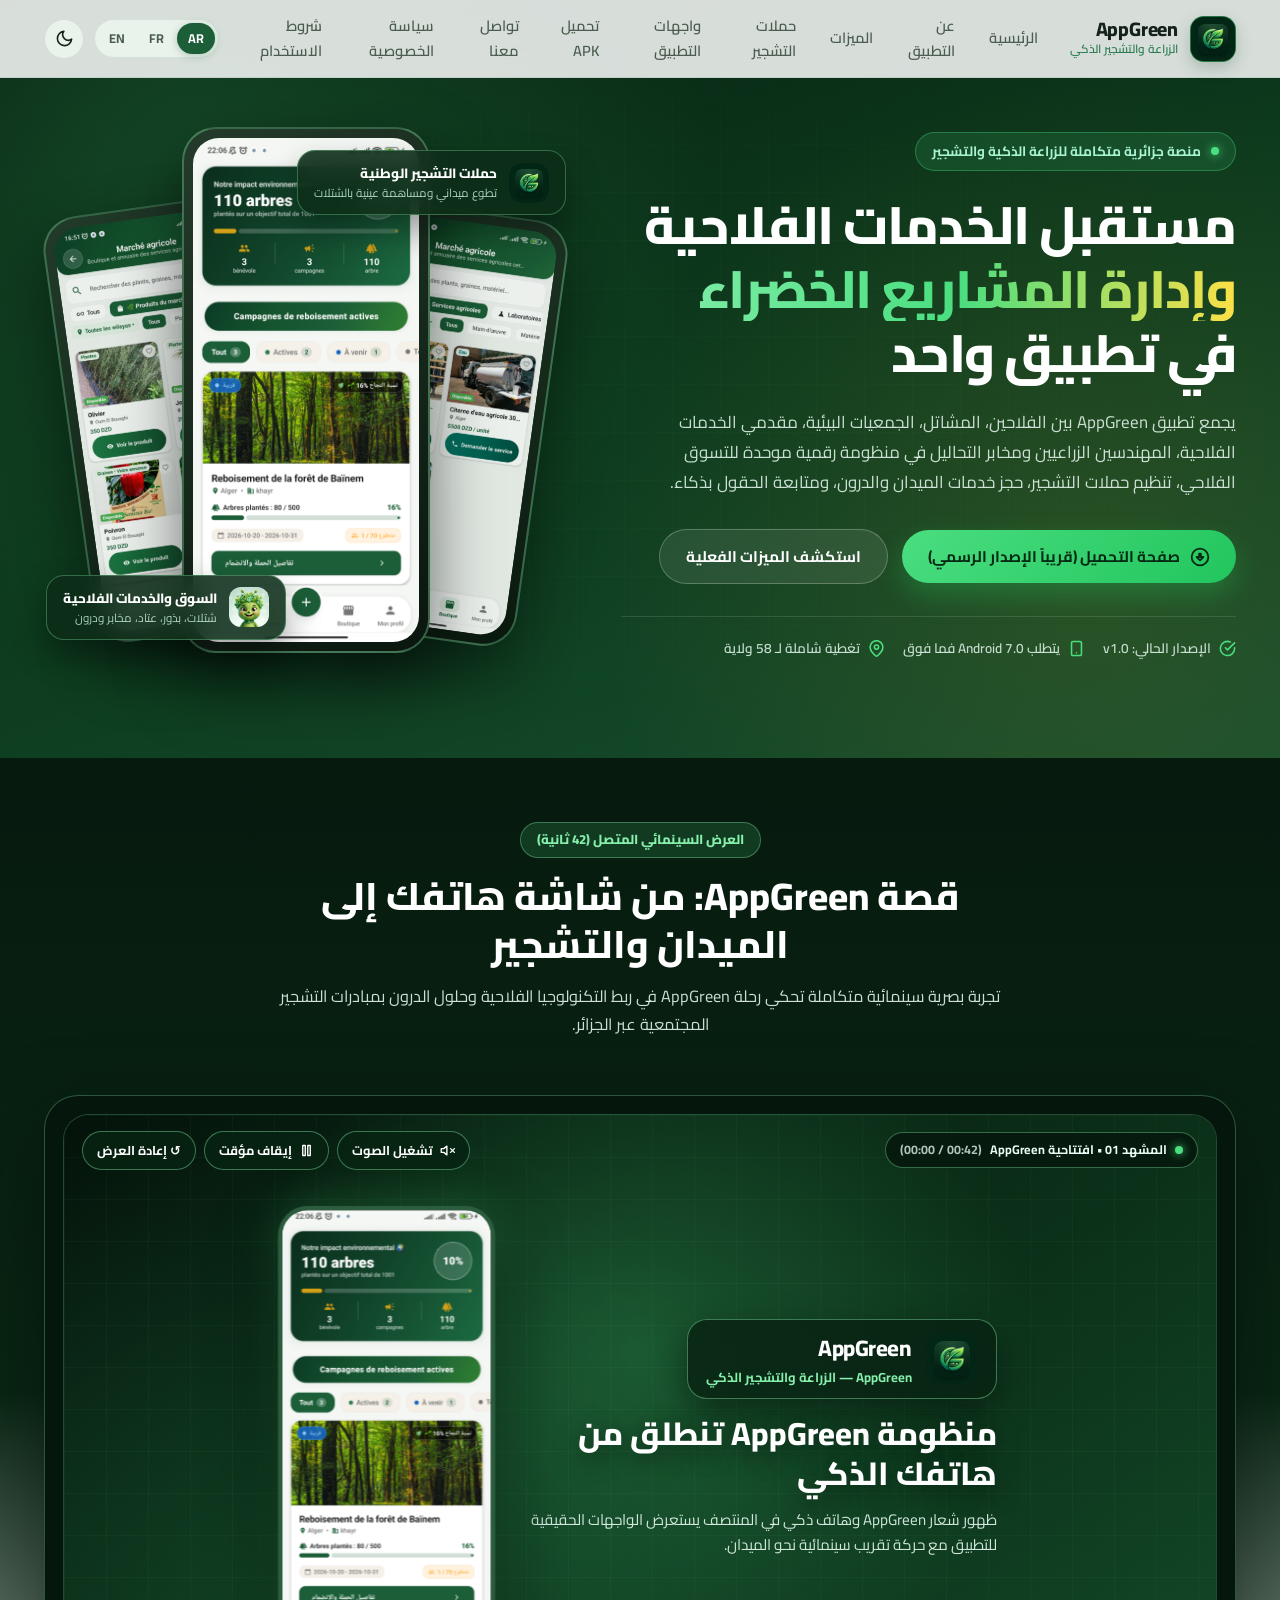
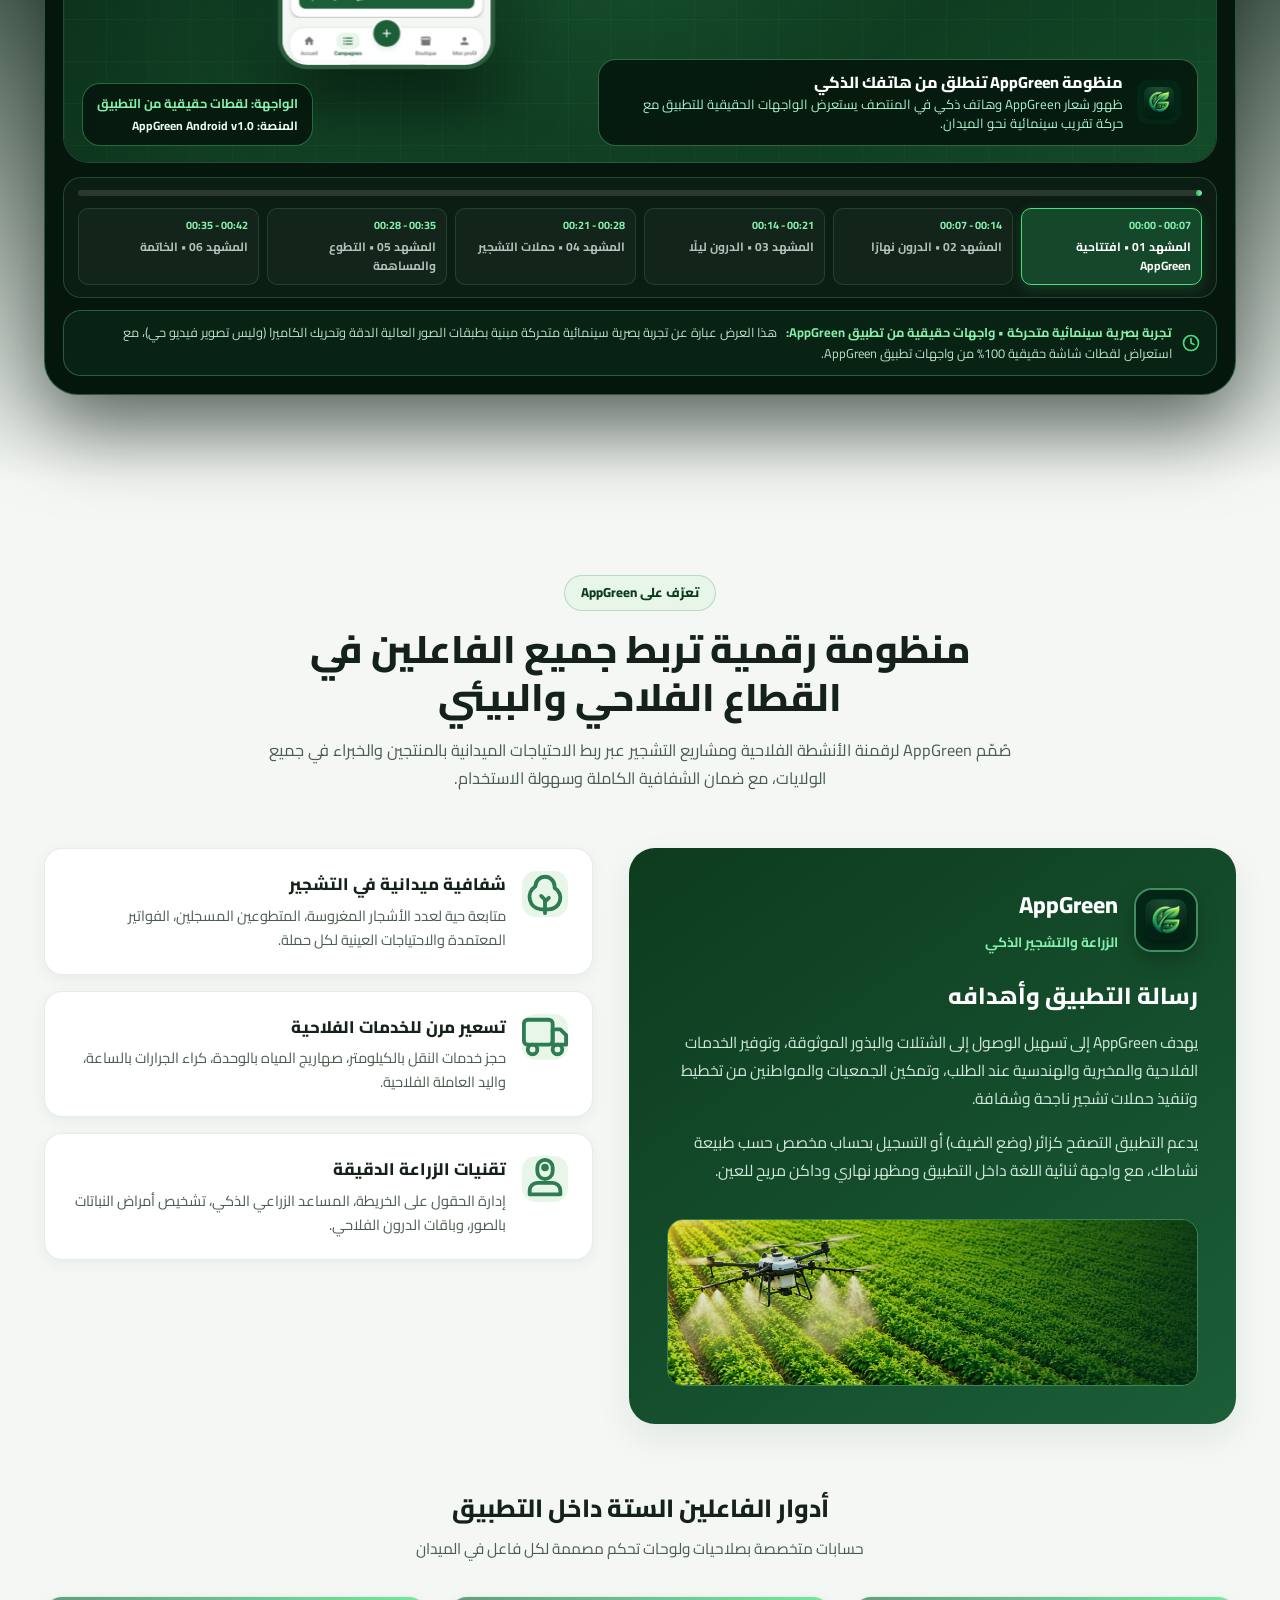
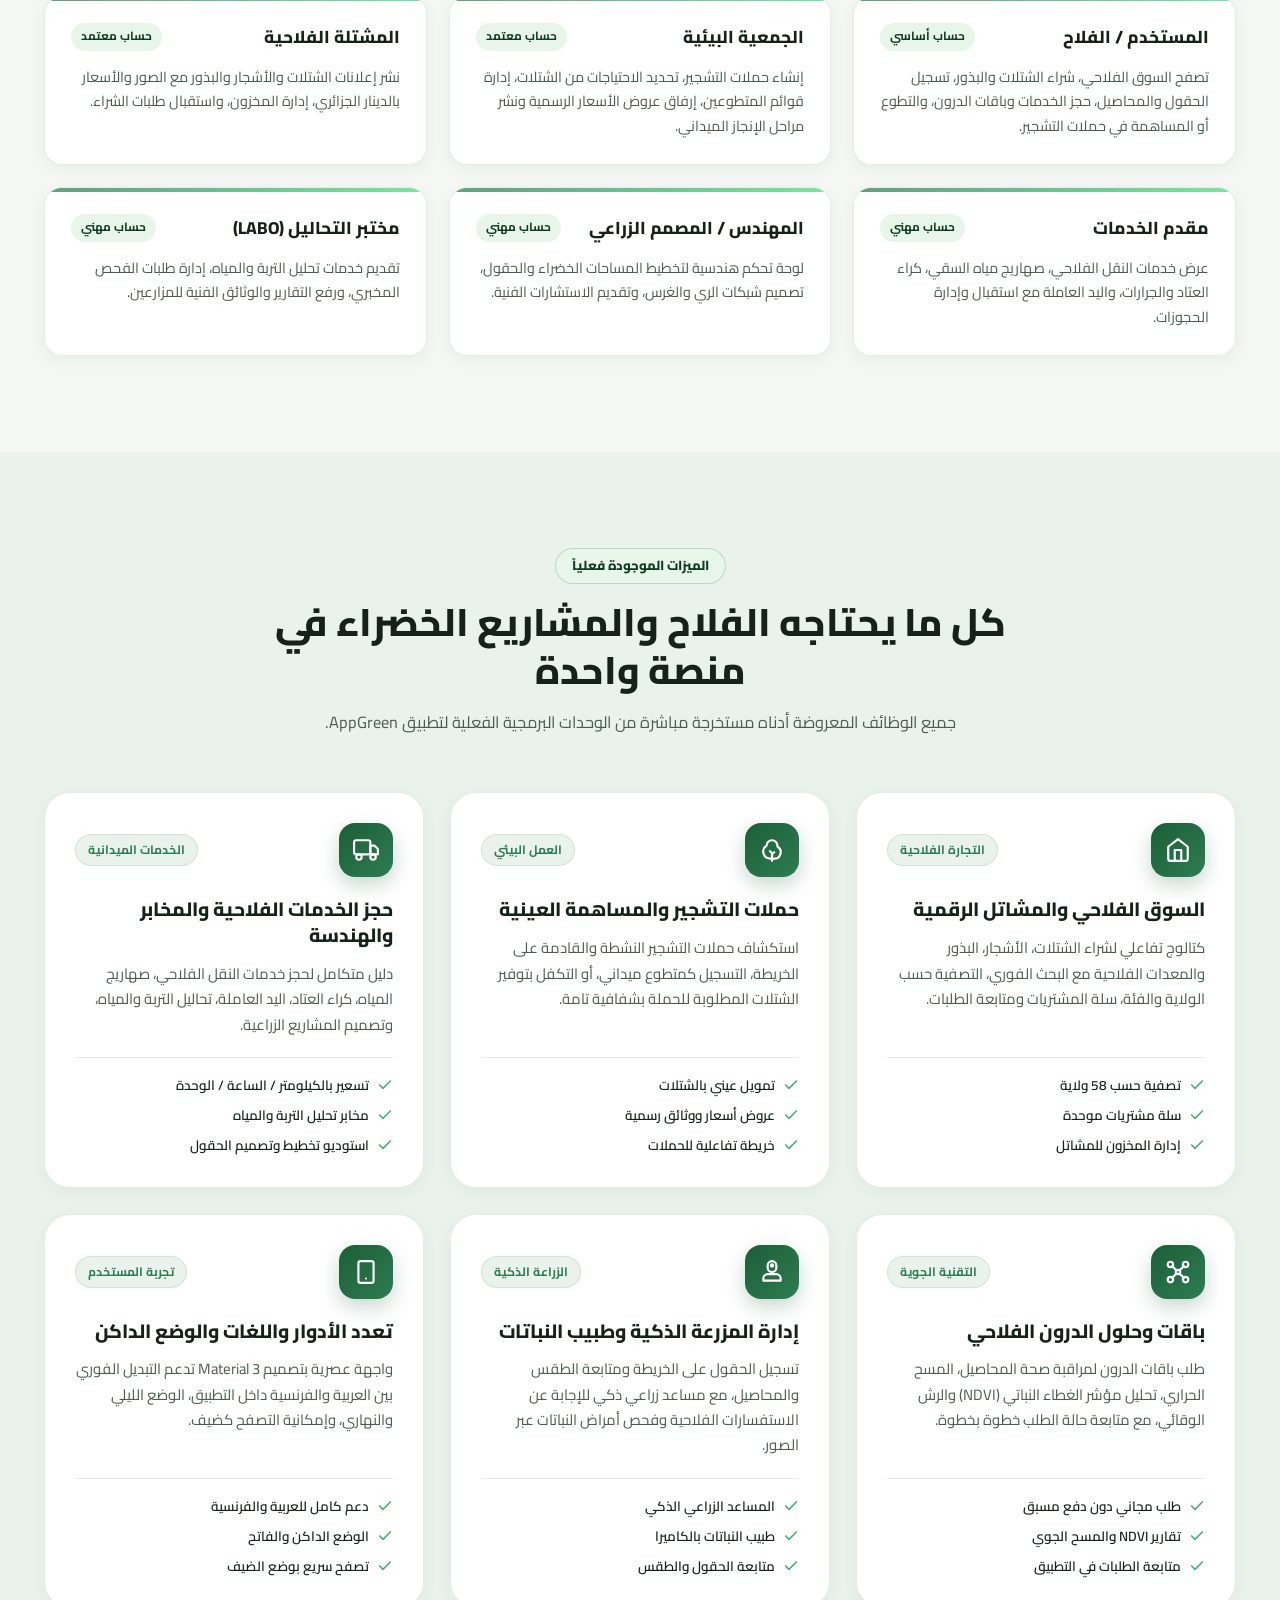
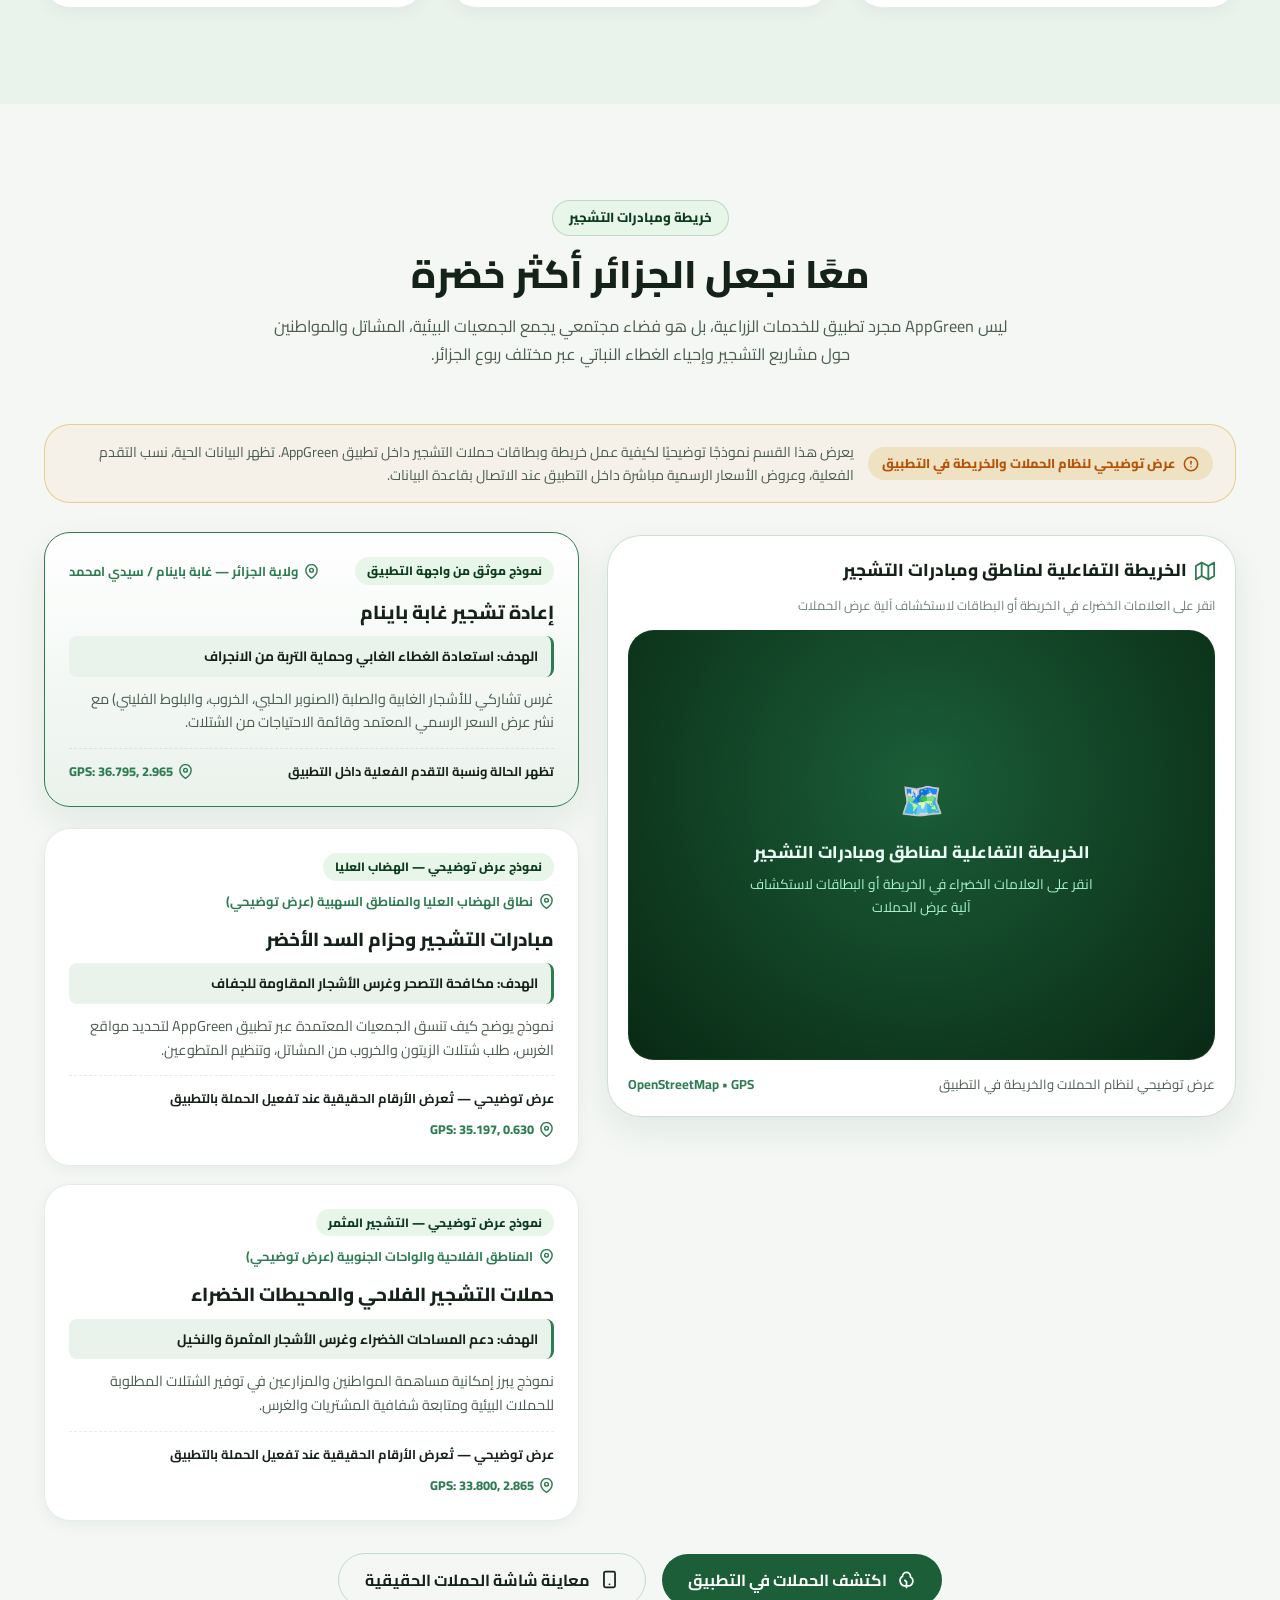
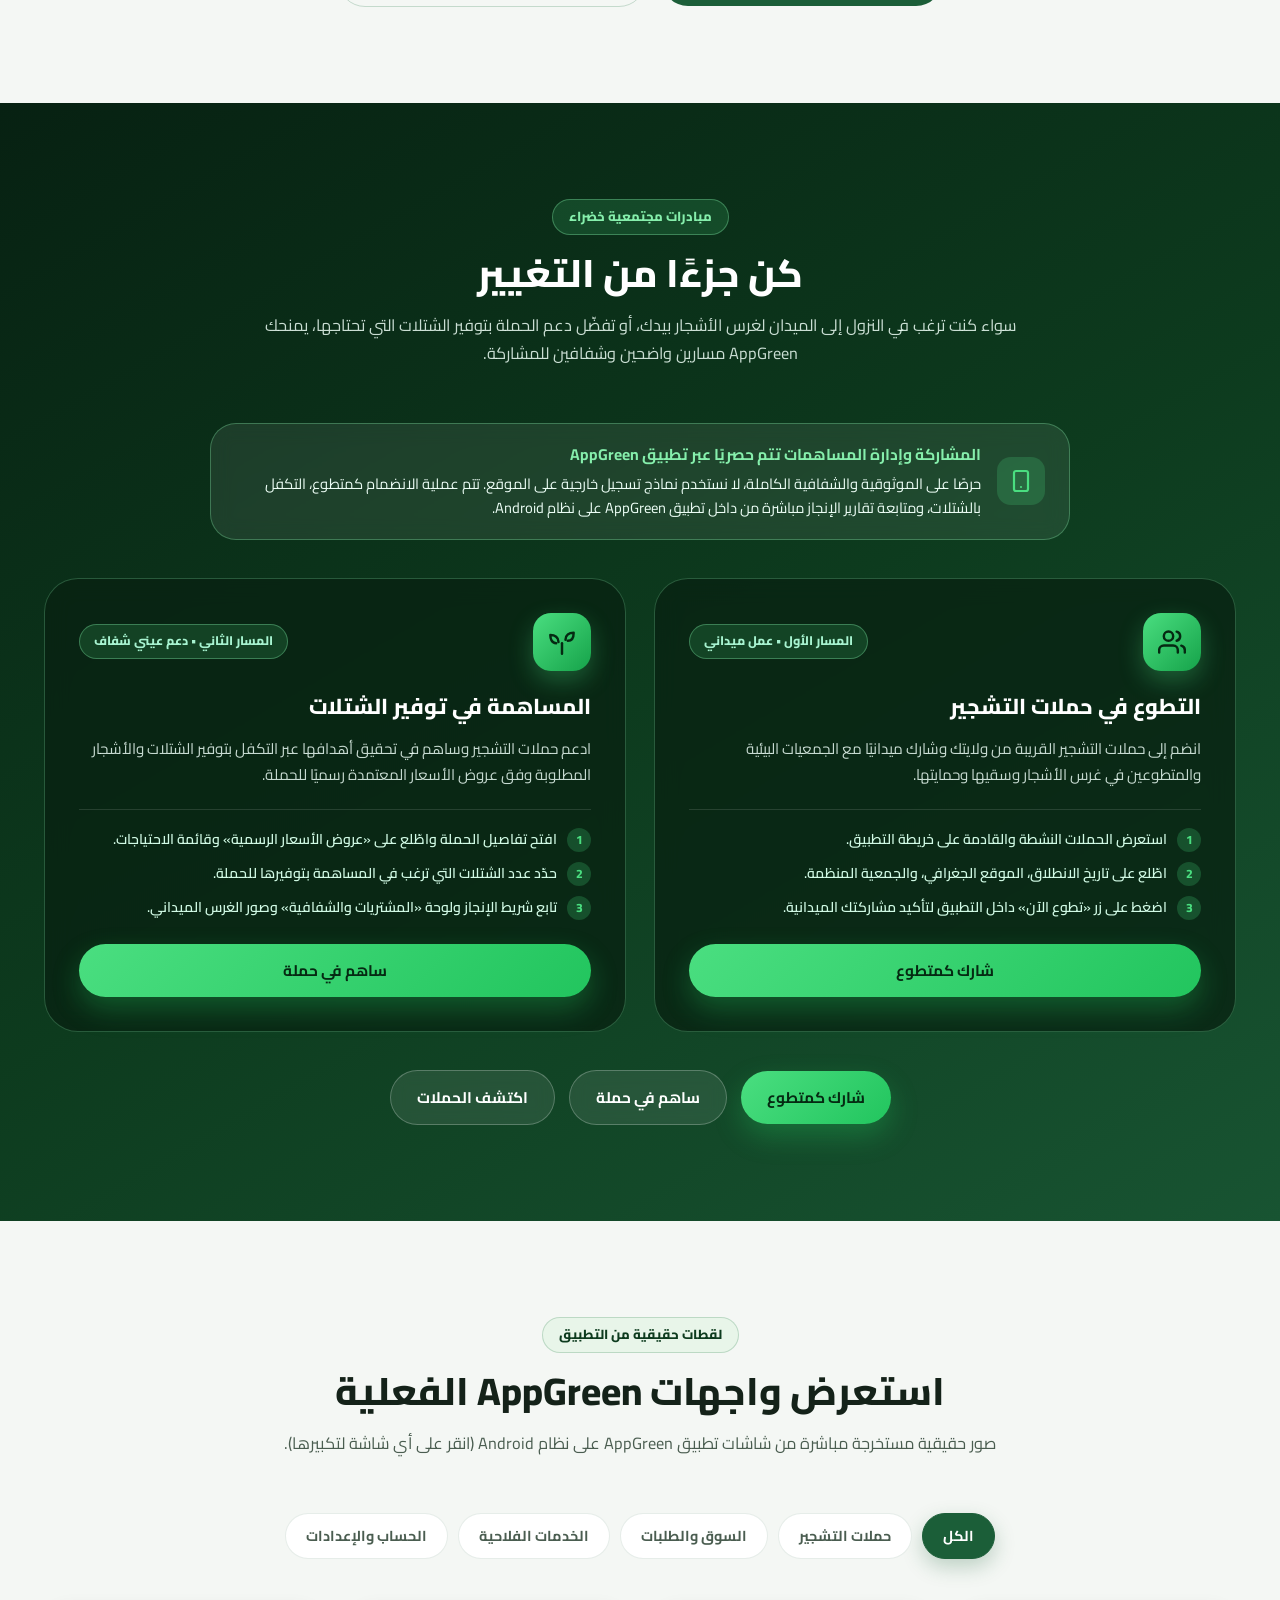
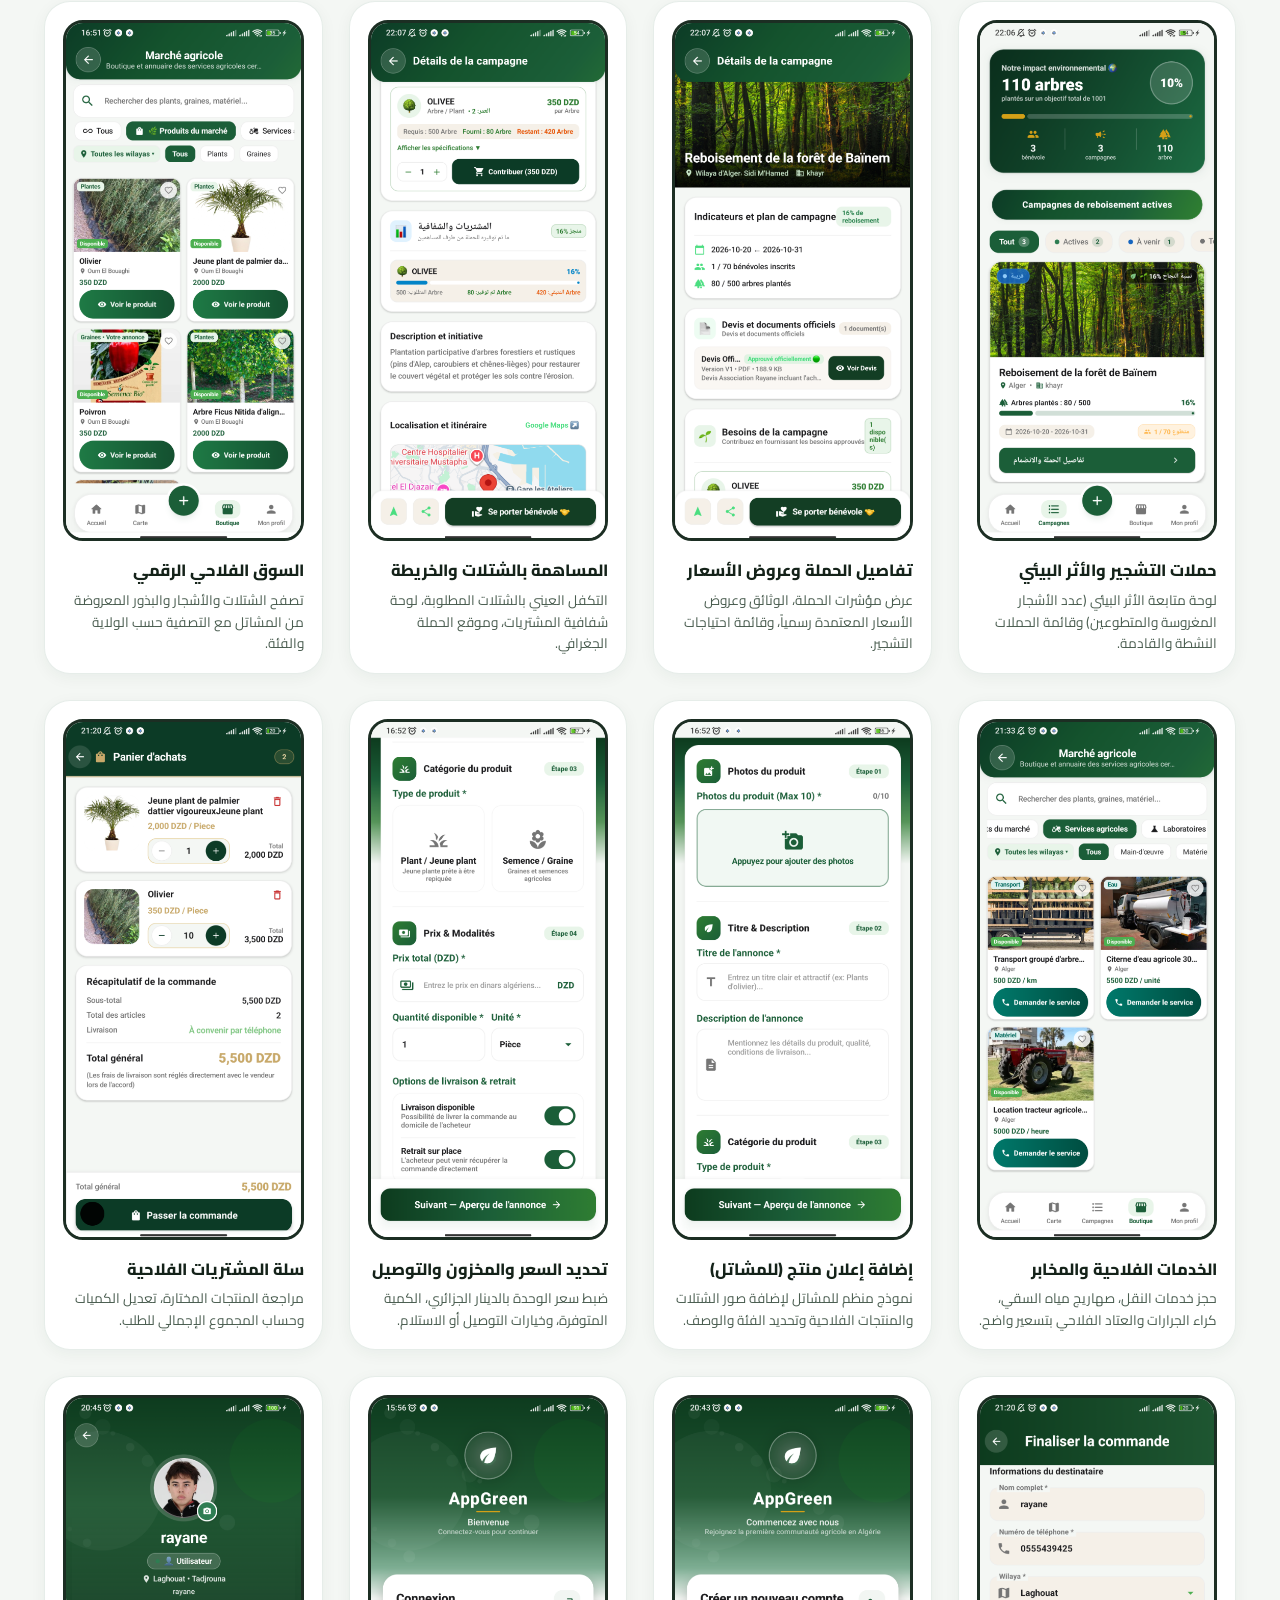
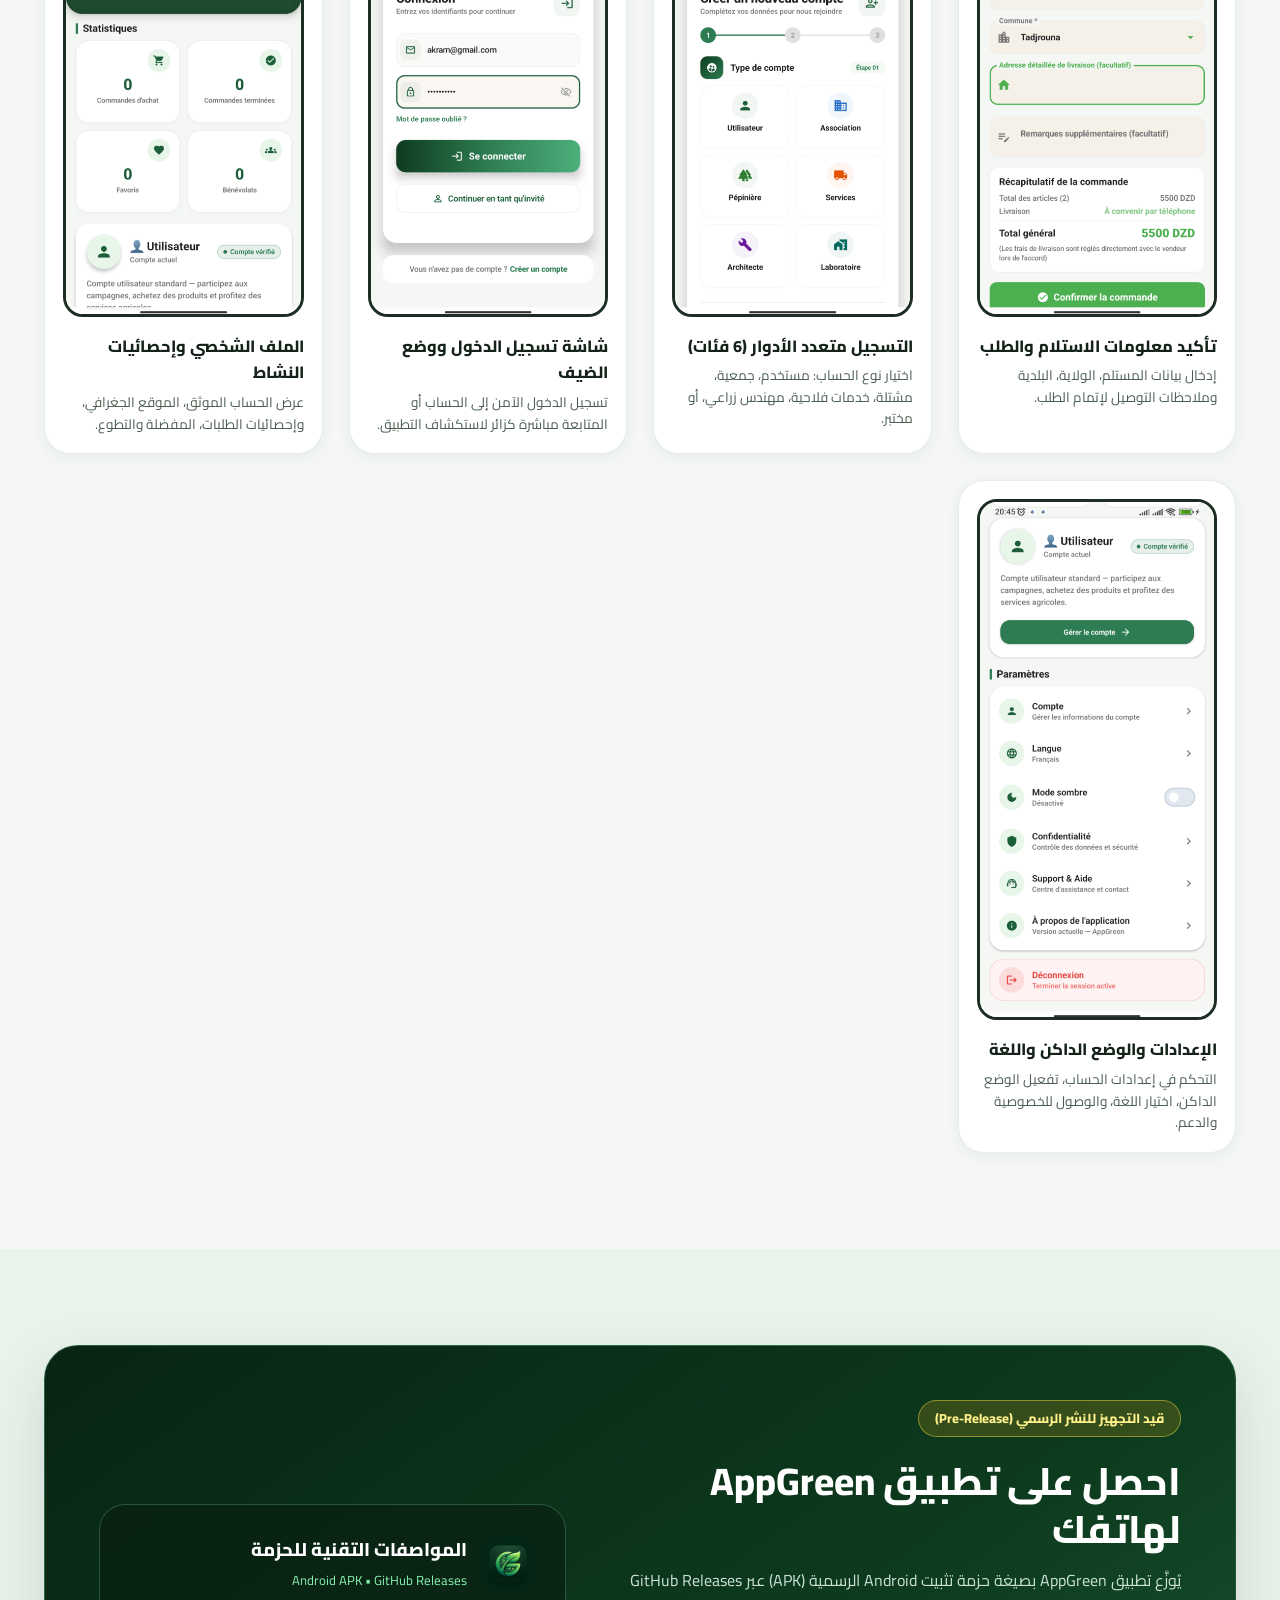
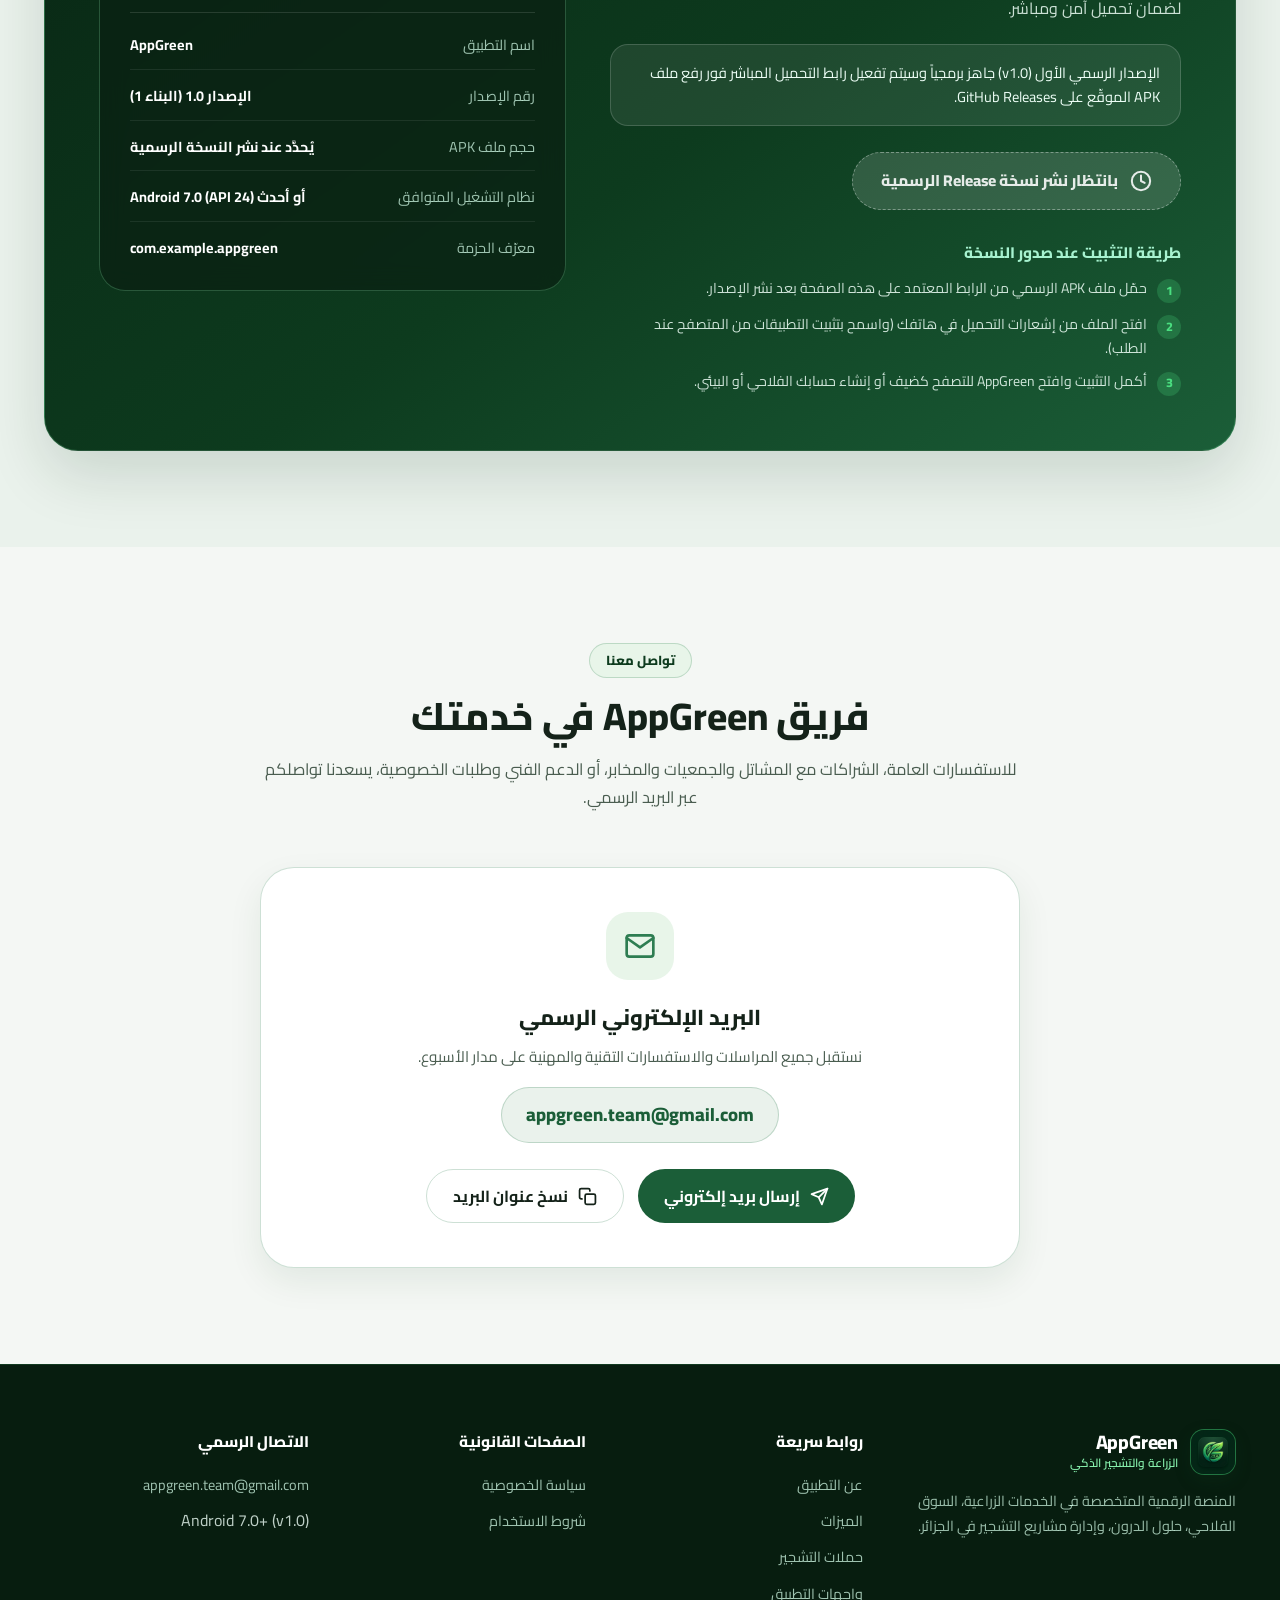
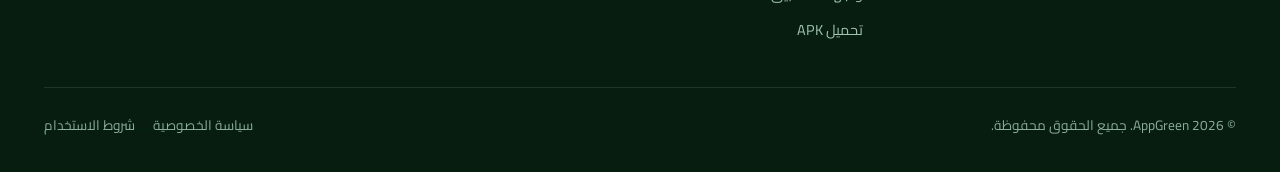
==== index.html @ f0c78161 "website appgreen" ====
<!DOCTYPE html>
<html lang="ar" dir="rtl" data-theme="light">
<head>
  <meta charset="UTF-8" />
  <meta name="viewport" content="width=device-width, initial-scale=1.0" />
  <title>AppGreen — المنصة الرقمية للخدمات الزراعية وإدارة المشاريع الخضراء والتشجير</title>
  <meta name="description" content="الموقع الرسمي لتطبيق AppGreen على نظام Android — متخصص في الخدمات الزراعية، السوق الفلاحي، حلول الدرون، وإدارة مشاريع التشجير في الجزائر." />
  <link rel="icon" type="image/png" href="./assets/images/app_logo.png" />

  <!-- Google Fonts for Arabic (Cairo) & Latin (Plus Jakarta Sans) -->
  <link rel="preconnect" href="https://fonts.googleapis.com" />
  <link rel="preconnect" href="https://fonts.gstatic.com" crossorigin />
  <link href="https://fonts.googleapis.com/css2?family=Cairo:wght@400;600;700;800&family=Plus+Jakarta+Sans:wght@400;500;600;700;800&display=swap" rel="stylesheet" />

  <!-- Leaflet 1.9.4 for Algeria Reforestation Campaigns Map -->
  <link rel="stylesheet" href="https://unpkg.com/leaflet@1.9.4/dist/leaflet.css" crossorigin="" />

  <link rel="stylesheet" href="./assets/css/styles.css" />
</head>
<body data-page="home">

  <!-- ====================================================================
       1. Navigation Header
       ==================================================================== -->
  <header class="site-header" id="siteHeader">
    <div class="container nav-inner">
      <a href="./index.html" class="brand-link">
        <div class="brand-logo-wrap">
          <img src="./assets/images/app_logo.png" alt="AppGreen Logo" />
        </div>
        <div class="brand-text">
          <span class="brand-name">AppGreen</span>
          <span class="brand-subtitle" data-i18n="nav.brandSubtitle">الزراعة والتشجير الذكي</span>
        </div>
      </a>

      <nav class="nav-links" id="navLinks">
        <a href="#hero" class="nav-link" data-i18n="nav.home">الرئيسية</a>
        <a href="#about" class="nav-link" data-i18n="nav.about">عن التطبيق</a>
        <a href="#features" class="nav-link" data-i18n="nav.features">الميزات</a>
        <a href="#campaigns-map" class="nav-link" data-i18n="nav.campaigns">حملات التشجير</a>
        <a href="#screenshots" class="nav-link" data-i18n="nav.screenshots">واجهات التطبيق</a>
        <a href="#download" class="nav-link" data-i18n="nav.download">تحميل APK</a>
        <a href="#contact" class="nav-link" data-i18n="nav.contact">تواصل معنا</a>
        <a href="./privacy.html" class="nav-link" data-i18n="nav.privacy">سياسة الخصوصية</a>
        <a href="./terms.html" class="nav-link" data-i18n="nav.terms">شروط الاستخدام</a>
      </nav>

      <div class="nav-actions">
        <div class="lang-switcher" role="group" aria-label="Language Switcher">
          <button type="button" class="lang-btn active" data-lang="ar">AR</button>
          <button type="button" class="lang-btn" data-lang="fr">FR</button>
          <button type="button" class="lang-btn" data-lang="en">EN</button>
        </div>

        <button type="button" class="theme-toggle-btn" id="themeToggleBtn" aria-label="Toggle Theme"></button>

        <button type="button" class="mobile-menu-btn" id="mobileMenuBtn" aria-label="Menu">
          <svg width="22" height="22" viewBox="0 0 24 24" fill="none" stroke="currentColor" stroke-width="2.2" stroke-linecap="round" stroke-linejoin="round"><line x1="3" y1="12" x2="21" y2="12"/><line x1="3" y1="6" x2="21" y2="6"/><line x1="3" y1="18" x2="21" y2="18"/></svg>
        </button>
      </div>
    </div>
  </header>

  <!-- ====================================================================
       2. Hero Section
       ==================================================================== -->
  <section class="hero-section" id="hero">
    <div class="hero-bg-pattern"></div>

    <div class="container hero-grid">
      <div class="hero-content">
        <div class="hero-badge">
          <span class="hero-badge-dot"></span>
          <span data-i18n="hero.badge">منصة جزائرية متكاملة للزراعة الذكية والتشجير</span>
        </div>

        <h1 class="hero-title">
          <span data-i18n="hero.titleLine1">مستقبل الخدمات الفلاحية</span>
          <span class="hero-title-highlight" data-i18n="hero.titleHighlight">وإدارة المشاريع الخضراء</span>
          <span data-i18n="hero.titleLine2">في تطبيق واحد</span>
        </h1>

        <p class="hero-description" data-i18n="hero.description">
          يجمع تطبيق AppGreen بين الفلاحين، المشاتل، الجمعيات البيئية، مقدمي الخدمات الفلاحية، المهندسين الزراعيين ومخابر التحاليل في منظومة رقمية موحدة للتسوق الفلاحي، تنظيم حملات التشجير، حجز خدمات الميدان والدرون، ومتابعة الحقول بذكاء.
        </p>

        <div class="hero-cta-group">
          <a href="#download" class="btn btn-primary-hero" id="heroDownloadBtn">
            <svg viewBox="0 0 24 24" fill="none" stroke="currentColor" stroke-width="2.2" stroke-linecap="round" stroke-linejoin="round"><path d="M12 2a10 10 0 1 0 10 10A10 10 0 0 0 12 2zm0 14-4-4h3V8h2v4h3z"/></svg>
            <span id="heroDownloadBtnText" data-i18n="hero.btnDownloadPending">صفحة التحميل (قريباً الإصدار الرسمي)</span>
          </a>

          <a href="#features" class="btn btn-secondary-hero">
            <span data-i18n="hero.btnExplore">استكشف الميزات الفعلية</span>
          </a>
        </div>

        <div class="hero-meta-strip">
          <div class="hero-meta-item">
            <svg viewBox="0 0 24 24" fill="none" stroke="currentColor" stroke-width="2.2" stroke-linecap="round" stroke-linejoin="round"><path d="M22 11.08V12a10 10 0 1 1-5.93-9.14"/><polyline points="22 4 12 14.01 9 11.01"/></svg>
            <span data-i18n="hero.metaVersion">الإصدار الحالي: v1.0</span>
          </div>
          <div class="hero-meta-item">
            <svg viewBox="0 0 24 24" fill="none" stroke="currentColor" stroke-width="2.2" stroke-linecap="round" stroke-linejoin="round"><rect x="5" y="2" width="14" height="20" rx="2" ry="2"/><line x1="12" y1="18" x2="12.01" y2="18"/></svg>
            <span data-i18n="hero.metaSystem">يتطلب Android 7.0 فما فوق</span>
          </div>
          <div class="hero-meta-item">
            <svg viewBox="0 0 24 24" fill="none" stroke="currentColor" stroke-width="2.2" stroke-linecap="round" stroke-linejoin="round"><path d="M21 10c0 7-9 13-9 13s-9-6-9-13a9 9 0 0 1 18 0z"/><circle cx="12" cy="10" r="3"/></svg>
            <span data-i18n="hero.metaCoverage">تغطية شاملة لـ 58 ولاية</span>
          </div>
        </div>
      </div>

      <!-- Real App Screenshots inside Interactive Phone Mockups -->
      <div class="hero-visual">
        <div class="hero-glow-orb"></div>

        <div class="phone-stage">
          <!-- Floating Badge 1 -->
          <div class="hero-float-card card-top">
            <div class="hero-float-icon">
              <img src="./assets/images/app_logo.png" alt="AppGreen" />
            </div>
            <div>
              <div class="hero-float-title" data-i18n="hero.floatingCard1Title">حملات التشجير الوطنية</div>
              <div class="hero-float-sub" data-i18n="hero.floatingCard1Sub">تطوع ميداني ومساهمة عينية بالشتلات</div>
            </div>
          </div>

          <!-- Left Phone: Agricultural Market -->
          <div class="phone-mockup phone-left" data-src="./assets/images/screenshots/screen_market.png">
            <div class="phone-mockup-inner">
              <img src="./assets/images/screenshots/screen_market.png" alt="AppGreen Agricultural Market Screen" />
            </div>
          </div>

          <!-- Center Phone: Reforestation Campaigns -->
          <div class="phone-mockup phone-center" data-src="./assets/images/screenshots/screen_campaigns_list.png">
            <div class="phone-mockup-inner">
              <img src="./assets/images/screenshots/screen_campaigns_list.png" alt="AppGreen Reforestation Campaigns Screen" />
            </div>
          </div>

          <!-- Right Phone: Agricultural Services -->
          <div class="phone-mockup phone-right" data-src="./assets/images/screenshots/screen_services.png">
            <div class="phone-mockup-inner">
              <img src="./assets/images/screenshots/screen_services.png" alt="AppGreen Agricultural Services Screen" />
            </div>
          </div>

          <!-- Floating Badge 2 -->
          <div class="hero-float-card card-bottom">
            <div class="hero-float-icon">
              <img src="./assets/images/ai_mascot_avatar.png" alt="AppGreen AI Mascot" />
            </div>
            <div>
              <div class="hero-float-title" data-i18n="hero.floatingCard2Title">السوق والخدمات الفلاحية</div>
              <div class="hero-float-sub" data-i18n="hero.floatingCard2Sub">شتلات، بذور، عتاد، مخابر ودرون</div>
            </div>
          </div>
        </div>
      </div>
    </div>
  </section>

  <!-- ====================================================================
       2B. Unified 6-Scene Cinematic Presentation (#video-showcase)
       ==================================================================== -->
  <section class="video-showcase-section" id="video-showcase">
    <div class="container">
      <div class="section-header reveal">
        <span class="section-tag" data-i18n="videoShowcase.tag">العرض السينمائي المتصل (42 ثانية)</span>
        <h2 class="section-title" data-i18n="videoShowcase.title">قصة AppGreen: من شاشة هاتفك إلى الميدان والتشجير</h2>
        <p class="section-subtitle" data-i18n="videoShowcase.subtitle">
          تجربة بصرية سينمائية متكاملة تحكي رحلة AppGreen في ربط التكنولوجيا الفلاحية وحلول الدرون بمبادرات التشجير المجتمعية عبر الجزائر.
        </p>
      </div>

      <div class="video-theater-card reveal">
        <!-- Responsive 16:9 Continuous Unified Cinema Stage -->
        <div class="video-stage-frame unified-cinema-stage" id="videoStageFrame" data-active-scene="opening">
          <!-- Rendered and animated dynamically by main.js -->
        </div>

        <!-- Continuous Timeline Scrubber & Chapter Progress Bar (00:00 - 00:42) -->
        <div class="cinema-timeline-bar" id="videoScenesGrid" role="region" aria-label="Cinematic Timeline">
          <!-- Rendered dynamically -->
        </div>

        <!-- Honest Disclosure Banner: Animated Cinematic Visual Experience with Real AppGreen UI Screens -->
        <div class="video-file-spec-banner cinema-disclosure-bar" id="videoFileSpecBanner">
          <!-- Rendered dynamically -->
        </div>
      </div>
    </div>
  </section>

  <!-- ====================================================================
       3. About AppGreen & 6 Ecosystem Roles Section
       ==================================================================== -->
  <section class="section" id="about">
    <div class="container">
      <div class="section-header reveal">
        <span class="section-tag" data-i18n="about.tag">تعرّف على AppGreen</span>
        <h2 class="section-title" data-i18n="about.title">منظومة رقمية تربط جميع الفاعلين في القطاع الفلاحي والبيئي</h2>
        <p class="section-subtitle" data-i18n="about.subtitle">
          صُمّم AppGreen لرقمنة الأنشطة الفلاحية ومشاريع التشجير عبر ربط الاحتياجات الميدانية بالمنتجين والخبراء في جميع الولايات، مع ضمان الشفافية الكاملة وسهولة الاستخدام.
        </p>
      </div>

      <div class="about-overview-grid">
        <div class="about-vision-card reveal">
          <div>
            <div class="about-vision-header">
              <img src="./assets/images/app_logo.png" alt="AppGreen Logo" class="about-vision-logo" />
              <div>
                <h3 class="about-vision-title" style="margin-bottom:4px;">AppGreen</h3>
                <span style="font-size:0.85rem;color:#86EFAC;font-weight:700;" data-i18n="nav.brandSubtitle">الزراعة والتشجير الذكي</span>
              </div>
            </div>
            <h4 class="about-vision-title" data-i18n="about.visionTitle">رسالة التطبيق وأهدافه</h4>
            <p class="about-vision-text" data-i18n="about.visionP1"></p>
            <p class="about-vision-text" data-i18n="about.visionP2"></p>
          </div>
          <div style="margin-top:18px;border-radius:16px;overflow:hidden;border:1px solid rgba(134,239,172,0.3);">
            <img src="./assets/images/banner_drone.png" alt="AppGreen Precision Agriculture" style="width:100%;height:165px;object-fit:cover;" loading="lazy" />
          </div>
        </div>

        <div class="about-pillars-list" id="aboutPillarsList">
          <!-- Rendered dynamically from translations.js -->
        </div>
      </div>

      <div class="roles-header-box reveal">
        <h3 data-i18n="about.rolesTitle">أدوار الفاعلين الستة داخل التطبيق</h3>
        <p data-i18n="about.rolesSubtitle">حسابات متخصصة بصلاحيات ولوحات تحكم مصممة لكل فاعل في الميدان</p>
      </div>

      <div class="roles-grid" id="aboutRolesGrid">
        <!-- Rendered dynamically from translations.js -->
      </div>
    </div>
  </section>

  <!-- ====================================================================
       4. Features Section (Strictly Verified App Features)
       ==================================================================== -->
  <section class="section section-alt" id="features">
    <div class="container">
      <div class="section-header reveal">
        <span class="section-tag" data-i18n="features.tag">الميزات الموجودة فعلياً</span>
        <h2 class="section-title" data-i18n="features.title">كل ما يحتاجه الفلاح والمشاريع الخضراء في منصة واحدة</h2>
        <p class="section-subtitle" data-i18n="features.subtitle">
          جميع الوظائف المعروضة أدناه مستخرجة مباشرة من الوحدات البرمجية الفعلية لتطبيق AppGreen.
        </p>
      </div>

      <div class="features-grid" id="featuresGrid">
        <!-- Rendered dynamically from translations.js -->
      </div>
    </div>
  </section>

  <!-- ====================================================================
       4B. Reforestation Campaigns & Interactive Map Section
           («معًا نجعل الجزائر أكثر خضرة»)
       ==================================================================== -->
  <section class="section" id="campaigns-map">
    <div class="container">
      <div class="section-header reveal">
        <span class="section-tag" data-i18n="campaignsMap.tag">منصة مجتمعية لمشاريع التشجير</span>
        <h2 class="section-title" data-i18n="campaignsMap.title">معًا نجعل الجزائر أكثر خضرة</h2>
        <p class="section-subtitle" data-i18n="campaignsMap.subtitle">
          ليس AppGreen مجرد تطبيق زراعي، بل منصة تجمع المواطنين، الجمعيات البيئية، الفلاحين والمشاتل حول مشاريع التشجير الميدانية عبر مختلف الولايات.
        </p>
      </div>

      <!-- Honest Illustrative Mode Notice (No fake live numbers or fake API claims) -->
      <div class="campaigns-illustrative-banner reveal">
        <div class="campaigns-banner-badge">
          <svg width="16" height="16" viewBox="0 0 24 24" fill="none" stroke="currentColor" stroke-width="2.3" stroke-linecap="round" stroke-linejoin="round"><circle cx="12" cy="12" r="10"/><line x1="12" y1="8" x2="12" y2="12"/><line x1="12" y1="16" x2="12.01" y2="16"/></svg>
          <span data-i18n="campaignsMap.illustrativeNoticeBadge">عرض توضيحي لنظام الحملات والخريطة في التطبيق</span>
        </div>
        <p class="campaigns-banner-text" data-i18n="campaignsMap.illustrativeNoticeText">
          يعرض هذا القسم نموذجًا توضيحيًا لكيفية عمل خريطة وبطاقات حملات التشجير داخل تطبيق AppGreen. تظهر البيانات الحية، نسب التقدم الفعلية، وعروض الأسعار الرسمية مباشرة داخل التطبيق عند الاتصال بقاعدة البيانات.
        </p>
      </div>

      <!-- Interactive Map + Modern Campaign Cards -->
      <div class="campaigns-map-layout">
        <div class="map-panel-card reveal">
          <div class="map-panel-header">
            <h3 class="map-panel-title">
              <svg viewBox="0 0 24 24" fill="none" stroke="currentColor" stroke-width="2.2" stroke-linecap="round" stroke-linejoin="round"><polygon points="1 6 1 22 8 18 16 22 23 18 23 2 16 6 8 2 1 6"/><line x1="8" y1="2" x2="8" y2="18"/><line x1="16" y1="6" x2="16" y2="22"/></svg>
              <span data-i18n="campaignsMap.mapHeaderTitle">الخريطة التفاعلية لمناطق ومبادرات التشجير</span>
            </h3>
            <span class="map-panel-hint" data-i18n="campaignsMap.mapHeaderSub">انقر على العلامات الخضراء في الخريطة أو البطاقات لاستكشاف آلية عرض الحملات</span>
          </div>

          <div class="algeria-map-canvas" id="algeriaCampaignsMap" aria-label="Algeria Reforestation Campaigns Map"></div>

          <div class="map-panel-footer">
            <span data-i18n="campaignsMap.illustrativeNoticeBadge">عرض توضيحي لنظام الحملات والخريطة في التطبيق</span>
            <span style="direction:ltr;font-weight:700;color:var(--green-primary);">OpenStreetMap • GPS</span>
          </div>
        </div>

        <div class="campaigns-cards-stack" id="campaignsCardsStack">
          <!-- Rendered dynamically from translations.js -->
        </div>
      </div>

      <div class="campaigns-cta-bar reveal">
        <a href="#volunteer-contribute" class="btn-solid-green">
          <svg width="19" height="19" viewBox="0 0 24 24" fill="none" stroke="currentColor" stroke-width="2.2" stroke-linecap="round" stroke-linejoin="round"><path d="M12 22v-7l-2-2"/><path d="M17 8v.8A6 6 0 0 1 13.8 20v0H10v0A6.5 6.5 0 0 1 7 8h0a5 5 0 0 1 10 0Z"/></svg>
          <span data-i18n="campaignsMap.btnDiscoverCampaigns">اكتشف الحملات في التطبيق</span>
        </a>

        <button type="button" class="btn-outline-green" id="previewRealCampaignScreenBtn">
          <svg width="19" height="19" viewBox="0 0 24 24" fill="none" stroke="currentColor" stroke-width="2.2" stroke-linecap="round" stroke-linejoin="round"><rect x="5" y="2" width="14" height="20" rx="2" ry="2"/><line x1="12" y1="18" x2="12.01" y2="18"/></svg>
          <span data-i18n="campaignsMap.btnPreviewAppScreen">معاينة شاشة الحملات الحقيقية</span>
        </button>
      </div>
    </div>
  </section>

  <!-- ====================================================================
       4C. Volunteering & Contribution Section
           («كن جزءًا من التغيير»)
       ==================================================================== -->
  <section class="section volunteer-contribute-section" id="volunteer-contribute">
    <div class="container">
      <div class="section-header reveal">
        <span class="section-tag" data-i18n="volunteerContribute.tag">مبادرات مجتمعية خضراء</span>
        <h2 class="section-title" data-i18n="volunteerContribute.title">كن جزءًا من التغيير</h2>
        <p class="section-subtitle" data-i18n="volunteerContribute.subtitle">
          سواء كنت ترغب في النزول إلى الميدان لغرس الأشجار بيدك، أو تفضّل دعم الحملة بتوفير الشتلات التي تحتاجها، يمنحك AppGreen مسارين واضحين وشفافين للمشاركة.
        </p>
      </div>

      <!-- Explicit Notice: Participation & Contributions are managed inside the AppGreen Android app (no fake web form) -->
      <div class="in-app-exclusive-banner reveal">
        <div class="in-app-exclusive-icon">
          <svg viewBox="0 0 24 24" fill="none" stroke="currentColor" stroke-width="2.2" stroke-linecap="round" stroke-linejoin="round"><rect x="5" y="2" width="14" height="20" rx="2" ry="2"/><line x1="12" y1="18" x2="12.01" y2="18"/></svg>
        </div>
        <div>
          <strong style="display:block;font-size:0.98rem;color:#86EFAC;margin-bottom:4px;" data-i18n="volunteerContribute.inAppNoticeTitle">
            المشاركة وإدارة المساهمات تتم حصريًا عبر تطبيق AppGreen
          </strong>
          <p class="in-app-exclusive-text" data-i18n="volunteerContribute.inAppNoticeDesc">
            حرصًا على الموثوقية والشفافية الكاملة، لا نستخدم نماذج تسجيل خارجية على الموقع. تتم عملية الانضمام كمتطوع، التكفل بالشتلات، ومتابعة تقارير الإنجاز مباشرة من داخل تطبيق AppGreen على نظام Android.
          </p>
        </div>
      </div>

      <!-- Two Participation Pathways: Volunteering & Contributing -->
      <div class="pathways-grid" id="volunteerPathwaysGrid">
        <!-- Rendered dynamically from translations.js -->
      </div>

      <!-- Action Buttons Bar -->
      <div class="volunteer-cta-bar reveal">
        <a href="#download" class="btn btn-primary-hero">
          <span data-i18n="volunteerContribute.btnVolunteer">شارك كمتطوع</span>
        </a>
        <a href="#download" class="btn btn-secondary-hero">
          <span data-i18n="volunteerContribute.btnContribute">ساهم في حملة</span>
        </a>
        <a href="#campaigns-map" class="btn btn-secondary-hero">
          <span data-i18n="volunteerContribute.btnDiscover">اكتشف الحملات</span>
        </a>
      </div>
    </div>
  </section>

  <!-- ====================================================================
       5. App Screenshots Section (Real App Screens + Lightbox)
       ==================================================================== -->
  <section class="section" id="screenshots">
    <div class="container">
      <div class="section-header reveal">
        <span class="section-tag" data-i18n="screenshots.tag">لقطات حقيقية من التطبيق</span>
        <h2 class="section-title" data-i18n="screenshots.title">استعرض واجهات AppGreen الفعلية</h2>
        <p class="section-subtitle" data-i18n="screenshots.subtitle">
          صور حقيقية مستخرجة مباشرة من شاشات تطبيق AppGreen على نظام Android (انقر على أي شاشة لتكبيرها).
        </p>
      </div>

      <div class="screenshot-filters" id="screenshotFilters">
        <!-- Filter tabs rendered dynamically -->
      </div>

      <div class="screenshots-grid" id="screenshotsGrid">
        <!-- Real screenshot cards rendered dynamically -->
      </div>
    </div>
  </section>

  <!-- ====================================================================
       6. Download Android APK Section
       ==================================================================== -->
  <section class="section section-alt" id="download">
    <div class="container">
      <div class="download-wrapper reveal">
        <div class="download-grid">
          <div>
            <div class="download-status-pill pending" id="downloadStatusPill">
              قيد التجهيز للنشر الرسمي (Pre-Release)
            </div>

            <h2 class="download-title" data-i18n="download.title">احصل على تطبيق AppGreen لهاتفك</h2>
            <p class="download-subtitle" data-i18n="download.subtitle">
              يُوزَّع تطبيق AppGreen بصيغة حزمة تثبيت Android الرسمية (APK) عبر GitHub Releases لضمان تحميل آمن ومباشر.
            </p>

            <div class="download-notice-box" id="downloadStatusNotice">
              الإصدار الرسمي الأول (v1.0) جاهز برمجياً وسيتم تفعيل رابط التحميل المباشر فور رفع ملف APK الموقّع على GitHub Releases.
            </div>

            <div class="download-actions" id="downloadActionsWrap">
              <!-- Rendered dynamically from config.js & translations.js -->
            </div>

            <h4 class="download-steps-title" data-i18n="download.stepsTitle">طريقة التثبيت عند صدور النسخة</h4>
            <div class="download-steps-list" id="downloadStepsList">
              <!-- Rendered dynamically -->
            </div>
          </div>

          <div class="download-specs-card">
            <div class="specs-card-header">
              <img src="./assets/images/app_logo.png" alt="AppGreen APK" />
              <div>
                <h3 data-i18n="download.specsTitle">المواصفات التقنية للحزمة</h3>
                <span style="font-size:0.82rem;color:#86EFAC;">Android APK • GitHub Releases</span>
              </div>
            </div>

            <div class="specs-list">
              <div class="spec-row">
                <span class="spec-label" data-i18n="download.specAppNameLabel">اسم التطبيق</span>
                <span class="spec-value">AppGreen</span>
              </div>
              <div class="spec-row">
                <span class="spec-label" data-i18n="download.specVersionLabel">رقم الإصدار</span>
                <span class="spec-value" data-i18n="download.specVersionValue">الإصدار 1.0 (البناء 1)</span>
              </div>
              <div class="spec-row">
                <span class="spec-label" data-i18n="download.specSizeLabel">حجم ملف APK</span>
                <span class="spec-value" id="specSizeValue">يُحدَّد عند نشر النسخة الرسمية</span>
              </div>
              <div class="spec-row">
                <span class="spec-label" data-i18n="download.specAndroidLabel">نظام التشغيل المتوافق</span>
                <span class="spec-value" data-i18n="download.specAndroidValue">Android 7.0 (API 24) أو أحدث</span>
              </div>
              <div class="spec-row">
                <span class="spec-label" data-i18n="download.specPackageLabel">معرّف الحزمة</span>
                <span class="spec-value">com.example.appgreen</span>
              </div>
            </div>
          </div>
        </div>
      </div>
    </div>
  </section>

  <!-- ====================================================================
       7. Contact Section
       ==================================================================== -->
  <section class="section" id="contact">
    <div class="container">
      <div class="section-header reveal">
        <span class="section-tag" data-i18n="contact.tag">تواصل معنا</span>
        <h2 class="section-title" data-i18n="contact.title">فريق AppGreen في خدمتك</h2>
        <p class="section-subtitle" data-i18n="contact.subtitle">
          للاستفسارات العامة، الشراكات مع المشاتل والجمعيات والمخابر، أو الدعم الفني وطلبات الخصوصية، يسعدنا تواصلكم عبر البريد الرسمي.
        </p>
      </div>

      <div class="contact-card-wrap reveal">
        <div class="contact-icon-circle">
          <svg viewBox="0 0 24 24" fill="none" stroke="currentColor" stroke-width="2" stroke-linecap="round" stroke-linejoin="round"><path d="M4 4h16c1.1 0 2 .9 2 2v12c0 1.1-.9 2-2 2H4c-1.1 0-2-.9-2-2V6c0-1.1.9-2 2-2z"/><polyline points="22,6 12,13 2,6"/></svg>
        </div>

        <h3 style="font-size:1.35rem;font-weight:800;margin-bottom:8px;" data-i18n="contact.emailCardTitle">البريد الإلكتروني الرسمي</h3>
        <p style="color:var(--text-secondary);font-size:0.95rem;" data-i18n="contact.emailCardDesc">
          نستقبل جميع المراسلات والاستفسارات التقنية والمهنية على مدار الأسبوع.
        </p>

        <div>
          <a href="mailto:appgreen.team@gmail.com" class="contact-email-pill">
            <span>appgreen.team@gmail.com</span>
          </a>
        </div>

        <div class="contact-btn-group">
          <a href="mailto:appgreen.team@gmail.com" class="btn-solid-green">
            <svg width="19" height="19" viewBox="0 0 24 24" fill="none" stroke="currentColor" stroke-width="2.2" stroke-linecap="round" stroke-linejoin="round"><line x1="22" y1="2" x2="11" y2="13"/><polygon points="22 2 15 22 11 13 2 9 22 2"/></svg>
            <span data-i18n="contact.btnSendEmail">إرسال بريد إلكتروني</span>
          </a>

          <button type="button" class="btn-outline-green" id="copyEmailBtn">
            <svg width="19" height="19" viewBox="0 0 24 24" fill="none" stroke="currentColor" stroke-width="2.2" stroke-linecap="round" stroke-linejoin="round"><rect x="9" y="9" width="13" height="13" rx="2" ry="2"/><path d="M5 15H4a2 2 0 0 1-2-2V4a2 2 0 0 1 2-2h9a2 2 0 0 1 2 2v1"/></svg>
            <span data-i18n="contact.btnCopyEmail">نسخ عنوان البريد</span>
          </button>
        </div>
      </div>
    </div>
  </section>

  <!-- ====================================================================
       8. Footer
       ==================================================================== -->
  <footer class="site-footer">
    <div class="container">
      <div class="footer-grid">
        <div>
          <a href="./index.html" class="brand-link">
            <div class="brand-logo-wrap">
              <img src="./assets/images/app_logo.png" alt="AppGreen Logo" />
            </div>
            <div class="brand-text">
              <span class="brand-name" style="color:#FFFFFF;">AppGreen</span>
              <span class="brand-subtitle" style="color:#86EFAC;" data-i18n="nav.brandSubtitle">الزراعة والتشجير الذكي</span>
            </div>
          </a>
          <p class="footer-brand-desc" data-i18n="footer.description">
            المنصة الرقمية المتخصصة في الخدمات الزراعية، السوق الفلاحي، حلول الدرون، وإدارة مشاريع التشجير في الجزائر.
          </p>
        </div>

        <div>
          <h4 class="footer-col-title" data-i18n="footer.quickLinksTitle">روابط سريعة</h4>
          <ul class="footer-links">
            <li><a href="#about" data-i18n="nav.about">عن التطبيق</a></li>
            <li><a href="#features" data-i18n="nav.features">الميزات</a></li>
            <li><a href="#campaigns-map" data-i18n="nav.campaigns">حملات التشجير</a></li>
            <li><a href="#screenshots" data-i18n="nav.screenshots">واجهات التطبيق</a></li>
            <li><a href="#download" data-i18n="nav.download">تحميل APK</a></li>
          </ul>
        </div>

        <div>
          <h4 class="footer-col-title" data-i18n="footer.legalTitle">الصفحات القانونية</h4>
          <ul class="footer-links">
            <li><a href="./privacy.html" data-i18n="nav.privacy">سياسة الخصوصية</a></li>
            <li><a href="./terms.html" data-i18n="nav.terms">شروط الاستخدام</a></li>
          </ul>
        </div>

        <div>
          <h4 class="footer-col-title" data-i18n="footer.contactTitle">الاتصال الرسمي</h4>
          <ul class="footer-links">
            <li><a href="mailto:appgreen.team@gmail.com" style="direction:ltr;display:inline-block;">appgreen.team@gmail.com</a></li>
            <li><span>Android 7.0+ (v1.0)</span></li>
          </ul>
        </div>
      </div>

      <div class="footer-bottom">
        <span data-i18n="footer.rights">© 2026 AppGreen. جميع الحقوق محفوظة.</span>
        <div style="display:flex;gap:18px;">
          <a href="./privacy.html" data-i18n="nav.privacy">سياسة الخصوصية</a>
          <a href="./terms.html" data-i18n="nav.terms">شروط الاستخدام</a>
        </div>
      </div>
    </div>
  </footer>

  <!-- Lightbox Modal for Screenshots -->
  <div class="lightbox-modal" id="lightboxModal" role="dialog" aria-modal="true">
    <div class="lightbox-content">
      <button type="button" class="lightbox-close" id="lightboxCloseBtn" aria-label="Close">✕</button>
      <div class="lightbox-img-wrap">
        <img src="" alt="" id="lightboxImg" />
      </div>
      <div class="lightbox-caption">
        <h4 id="lightboxTitle"></h4>
        <p id="lightboxDesc"></p>
      </div>
    </div>
  </div>

  <!-- Toast Notification -->
  <div class="toast-notification" id="toastNotification"></div>

  <!-- Scripts -->
  <script src="https://unpkg.com/leaflet@1.9.4/dist/leaflet.js" crossorigin=""></script>
  <script src="./assets/js/config.js"></script>
  <script src="./assets/js/translations.js"></script>
  <script src="./assets/js/main.js"></script>
</body>
</html>
---- assets/css/styles.css ----
/* ==========================================================================
   AppGreen Official Website — Bespoke Bio-Digital AgriTech Design System
   Colors extracted directly from AppGreen Android Theme.kt & Color.kt
   ========================================================================== */

:root {
  /* Brand Colors (from AppGreen Color.kt & Theme.kt) */
  --forest-deep: #092914;
  --forest-dark: #0D3B1E;
  --green-dark: #1B5E38;
  --green-primary: #2E7D52;
  --green-light: #4CAF7A;
  --leaf-neon: #4ADE80;
  --leaf-soft: #86EFAC;
  --solar-gold: #D4A017;
  --solar-gold-light: rgba(212, 160, 23, 0.14);

  /* Light Theme Surfaces */
  --bg-main: #F4F7F4;
  --bg-alt: #EAF2EC;
  --surface: #FFFFFF;
  --surface-elevated: #FFFFFF;
  --surface-warm: #F5F0E8;
  --surface-glass: rgba(255, 255, 255, 0.84);
  --primary-container: #E8F5E9;
  --on-primary-container: #0D3B1E;

  /* Typography Colors */
  --text-primary: #142219;
  --text-secondary: #4A5D50;
  --text-muted: #6E8074;

  /* Borders & Shadows */
  --border-subtle: rgba(27, 94, 56, 0.11);
  --border-strong: rgba(46, 125, 82, 0.24);
  --shadow-sm: 0 4px 16px rgba(13, 59, 30, 0.05);
  --shadow-md: 0 14px 34px rgba(13, 59, 30, 0.08);
  --shadow-lg: 0 24px 60px rgba(9, 41, 20, 0.14);
  --shadow-glow: 0 12px 32px rgba(46, 125, 82, 0.25);

  /* Layout & Radius */
  --radius-sm: 12px;
  --radius-md: 18px;
  --radius-lg: 26px;
  --radius-xl: 34px;
  --radius-pill: 999px;
  --container-width: 1240px;
  --header-height: 78px;
  --transition-fast: 0.22s cubic-bezier(0.22, 1, 0.36, 1);
  --transition-smooth: 0.42s cubic-bezier(0.22, 1, 0.36, 1);
}

[data-theme="dark"] {
  --bg-main: #0D130F;
  --bg-alt: #121B15;
  --surface: #17221B;
  --surface-elevated: #1D2B22;
  --surface-warm: #1F2922;
  --surface-glass: rgba(23, 34, 27, 0.86);
  --primary-container: #163E27;
  --on-primary-container: #B4F4CA;

  --text-primary: #ECF3EE;
  --text-secondary: #A7BBAF;
  --text-muted: #7C9284;

  --border-subtle: rgba(74, 222, 128, 0.12);
  --border-strong: rgba(74, 222, 128, 0.28);
  --shadow-sm: 0 4px 16px rgba(0, 0, 0, 0.25);
  --shadow-md: 0 14px 34px rgba(0, 0, 0, 0.35);
  --shadow-lg: 0 24px 60px rgba(0, 0, 0, 0.5);
  --shadow-glow: 0 12px 32px rgba(74, 222, 128, 0.18);
}

/* ==========================================================================
   Reset & Base Typography
   ========================================================================== */

*,
*::before,
*::after {
  box-sizing: border-box;
  margin: 0;
  padding: 0;
}

html {
  scroll-behavior: smooth;
  scroll-padding-top: calc(var(--header-height) + 20px);
}

body {
  background-color: var(--bg-main);
  color: var(--text-primary);
  line-height: 1.65;
  overflow-x: hidden;
  transition: background-color 0.3s ease, color 0.3s ease;
  -webkit-font-smoothing: antialiased;
}

html[dir="rtl"] body {
  font-family: 'Cairo', 'Tajawal', system-ui, -apple-system, sans-serif;
}

html[dir="ltr"] body {
  font-family: 'Plus Jakarta Sans', 'Inter', system-ui, -apple-system, sans-serif;
}

img {
  max-width: 100%;
  display: block;
}

a {
  color: inherit;
  text-decoration: none;
}

button {
  font: inherit;
  cursor: pointer;
  border: none;
  background: none;
}

ul {
  list-style: none;
}

.container {
  width: 100%;
  max-width: var(--container-width);
  margin-inline: auto;
  padding-inline: 24px;
}

/* ==========================================================================
   Top Navigation Bar
   ========================================================================== */

.site-header {
  position: fixed;
  top: 0;
  inset-inline: 0;
  height: var(--header-height);
  z-index: 1000;
  background: var(--surface-glass);
  backdrop-filter: blur(18px);
  -webkit-backdrop-filter: blur(18px);
  border-bottom: 1px solid var(--border-subtle);
  transition: var(--transition-fast);
}

.site-header.scrolled {
  box-shadow: var(--shadow-sm);
}

.nav-inner {
  height: 100%;
  display: flex;
  align-items: center;
  justify-content: space-between;
  gap: 18px;
}

.brand-link {
  display: flex;
  align-items: center;
  gap: 12px;
  flex-shrink: 0;
}

.brand-logo-wrap {
  width: 46px;
  height: 46px;
  border-radius: 14px;
  overflow: hidden;
  box-shadow: 0 6px 16px rgba(13, 59, 30, 0.22);
  border: 1.5px solid rgba(74, 222, 128, 0.35);
  background: var(--forest-dark);
  flex-shrink: 0;
}

.brand-logo-wrap img {
  width: 100%;
  height: 100%;
  object-fit: cover;
}

.brand-text {
  display: flex;
  flex-direction: column;
}

.brand-name {
  font-size: 1.22rem;
  font-weight: 800;
  letter-spacing: -0.01em;
  color: var(--text-primary);
  line-height: 1.15;
}

.brand-subtitle {
  font-size: 0.74rem;
  font-weight: 600;
  color: var(--green-primary);
}

[data-theme="dark"] .brand-subtitle {
  color: var(--leaf-neon);
}

.nav-links {
  display: flex;
  align-items: center;
  gap: 6px;
}

.nav-link {
  padding: 8px 14px;
  border-radius: var(--radius-pill);
  font-size: 0.92rem;
  font-weight: 600;
  color: var(--text-secondary);
  transition: var(--transition-fast);
}

.nav-link:hover,
.nav-link.active {
  color: var(--green-dark);
  background: var(--primary-container);
}

[data-theme="dark"] .nav-link:hover,
[data-theme="dark"] .nav-link.active {
  color: var(--leaf-neon);
}

.nav-actions {
  display: flex;
  align-items: center;
  gap: 10px;
}

/* Language Switcher Pill */
.lang-switcher {
  display: inline-flex;
  align-items: center;
  background: var(--bg-alt);
  border: 1px solid var(--border-subtle);
  border-radius: var(--radius-pill);
  padding: 3px;
  gap: 2px;
}

.lang-btn {
  padding: 5px 11px;
  border-radius: var(--radius-pill);
  font-size: 0.8rem;
  font-weight: 700;
  color: var(--text-secondary);
  transition: var(--transition-fast);
}

.lang-btn:hover {
  color: var(--text-primary);
}

.lang-btn.active {
  background: var(--green-dark);
  color: #FFFFFF;
  box-shadow: 0 2px 8px rgba(27, 94, 56, 0.28);
}

[data-theme="dark"] .lang-btn.active {
  background: var(--leaf-neon);
  color: #062411;
}

/* Theme Toggle Button */
.theme-toggle-btn {
  width: 40px;
  height: 40px;
  border-radius: 50%;
  display: inline-flex;
  align-items: center;
  justify-content: center;
  background: var(--bg-alt);
  border: 1px solid var(--border-subtle);
  color: var(--text-primary);
  transition: var(--transition-fast);
}

.theme-toggle-btn:hover {
  border-color: var(--green-primary);
  transform: translateY(-1px);
}

.theme-toggle-btn svg {
  width: 19px;
  height: 19px;
}

/* Mobile Menu Button */
.mobile-menu-btn {
  display: none;
  width: 40px;
  height: 40px;
  border-radius: 12px;
  align-items: center;
  justify-content: center;
  background: var(--bg-alt);
  border: 1px solid var(--border-subtle);
  color: var(--text-primary);
}

/* ==========================================================================
   Hero Section — Bio-Digital Forest Showcase
   ========================================================================== */

.hero-section {
  position: relative;
  padding-top: calc(var(--header-height) + 48px);
  padding-bottom: 92px;
  background:
    radial-gradient(circle at 15% 20%, rgba(74, 222, 128, 0.16), transparent 42%),
    radial-gradient(circle at 85% 75%, rgba(212, 160, 23, 0.12), transparent 40%),
    linear-gradient(160deg, #071F10 0%, #0D3B1E 52%, #164E2E 100%);
  color: #FFFFFF;
  overflow: hidden;
}

/* Subtle Tech Circuit + Leaf Grid Pattern */
.hero-bg-pattern {
  position: absolute;
  inset: 0;
  opacity: 0.12;
  background-image:
    linear-gradient(rgba(74, 222, 128, 0.22) 1px, transparent 1px),
    linear-gradient(90deg, rgba(74, 222, 128, 0.22) 1px, transparent 1px);
  background-size: 48px 48px;
  mask-image: radial-gradient(ellipse at center, black 35%, transparent 80%);
  -webkit-mask-image: radial-gradient(ellipse at center, black 35%, transparent 80%);
  pointer-events: none;
}

.hero-grid {
  position: relative;
  z-index: 2;
  display: grid;
  grid-template-columns: 1.08fr 0.92fr;
  align-items: center;
  gap: 54px;
}

.hero-badge {
  display: inline-flex;
  align-items: center;
  gap: 10px;
  padding: 7px 16px;
  border-radius: var(--radius-pill);
  background: rgba(74, 222, 128, 0.13);
  border: 1px solid rgba(74, 222, 128, 0.34);
  color: #A7F3D0;
  font-size: 0.85rem;
  font-weight: 700;
  margin-bottom: 22px;
}

.hero-badge-dot {
  width: 8px;
  height: 8px;
  border-radius: 50%;
  background: var(--leaf-neon);
  box-shadow: 0 0 10px var(--leaf-neon);
}

.hero-title {
  font-size: clamp(2.15rem, 4.1vw, 3.45rem);
  font-weight: 800;
  line-height: 1.22;
  margin-bottom: 22px;
  letter-spacing: -0.02em;
}

.hero-title-highlight {
  display: block;
  background: linear-gradient(92deg, #86EFAC 0%, #4ADE80 55%, #FDE047 100%);
  -webkit-background-clip: text;
  background-clip: text;
  color: transparent;
}

.hero-description {
  font-size: 1.06rem;
  color: rgba(236, 253, 245, 0.84);
  line-height: 1.78;
  margin-bottom: 32px;
  max-width: 610px;
}

.hero-cta-group {
  display: flex;
  flex-wrap: wrap;
  align-items: center;
  gap: 14px;
  margin-bottom: 32px;
}

.btn {
  display: inline-flex;
  align-items: center;
  justify-content: center;
  gap: 10px;
  padding: 14px 26px;
  border-radius: var(--radius-pill);
  font-weight: 700;
  font-size: 0.96rem;
  transition: var(--transition-fast);
}

.btn svg {
  width: 20px;
  height: 20px;
  flex-shrink: 0;
}

.btn-primary-hero {
  background: linear-gradient(135deg, #4ADE80 0%, #22C55E 100%);
  color: #052912;
  box-shadow: 0 12px 28px rgba(34, 197, 94, 0.32);
}

.btn-primary-hero:hover {
  transform: translateY(-2px);
  box-shadow: 0 16px 34px rgba(34, 197, 94, 0.44);
}

.btn-secondary-hero {
  background: rgba(255, 255, 255, 0.09);
  color: #FFFFFF;
  border: 1px solid rgba(255, 255, 255, 0.24);
  backdrop-filter: blur(8px);
}

.btn-secondary-hero:hover {
  background: rgba(255, 255, 255, 0.16);
  transform: translateY(-2px);
}

.hero-meta-strip {
  display: flex;
  flex-wrap: wrap;
  gap: 18px;
  padding-top: 20px;
  border-top: 1px solid rgba(255, 255, 255, 0.12);
}

.hero-meta-item {
  display: inline-flex;
  align-items: center;
  gap: 8px;
  font-size: 0.85rem;
  color: rgba(236, 253, 245, 0.82);
  font-weight: 600;
}

.hero-meta-item svg {
  width: 17px;
  height: 17px;
  color: var(--leaf-neon);
}

/* Hero Visual — Real App Mockups Showcase */
.hero-visual {
  position: relative;
  display: flex;
  align-items: center;
  justify-content: center;
  min-height: 540px;
}

.hero-glow-orb {
  position: absolute;
  width: 390px;
  height: 390px;
  border-radius: 50%;
  background: radial-gradient(circle, rgba(74, 222, 128, 0.32) 0%, transparent 70%);
  filter: blur(30px);
  z-index: 0;
}

.phone-stage {
  position: relative;
  width: 100%;
  max-width: 500px;
  height: 520px;
  display: flex;
  align-items: center;
  justify-content: center;
  z-index: 2;
}

.phone-mockup {
  position: absolute;
  border-radius: 34px;
  padding: 9px;
  background: linear-gradient(145deg, #243B2B 0%, #0A160E 100%);
  border: 2px solid rgba(134, 239, 172, 0.35);
  box-shadow: 0 28px 65px rgba(0, 0, 0, 0.55);
  transition: transform 0.5s cubic-bezier(0.22, 1, 0.36, 1);
  cursor: pointer;
}

.phone-mockup-inner {
  border-radius: 26px;
  overflow: hidden;
  background: #0D3B1E;
}

.phone-mockup-inner img {
  width: 100%;
  height: auto;
  display: block;
}

.phone-center {
  width: 248px;
  z-index: 4;
  transform: translateY(-6px);
}

.phone-center:hover {
  transform: translateY(-14px) scale(1.02);
}

.phone-left {
  width: 205px;
  z-index: 2;
  transform: translate(-135px, 24px) rotate(-8deg);
  opacity: 0.92;
}

.phone-left:hover {
  transform: translate(-142px, 12px) rotate(-5deg) scale(1.03);
  opacity: 1;
  z-index: 5;
}

.phone-right {
  width: 205px;
  z-index: 3;
  transform: translate(135px, 28px) rotate(8deg);
  opacity: 0.92;
}

.phone-right:hover {
  transform: translate(142px, 14px) rotate(5deg) scale(1.03);
  opacity: 1;
  z-index: 5;
}

/* Floating Hero Info Badges */
.hero-float-card {
  position: absolute;
  z-index: 6;
  display: flex;
  align-items: center;
  gap: 12px;
  padding: 11px 16px;
  border-radius: 18px;
  background: rgba(13, 45, 25, 0.88);
  border: 1px solid rgba(134, 239, 172, 0.32);
  backdrop-filter: blur(14px);
  box-shadow: 0 16px 32px rgba(0, 0, 0, 0.36);
  animation: floatPulse 5s ease-in-out infinite;
}

.hero-float-card.card-top {
  top: 14px;
  inset-inline-start: -10px;
}

.hero-float-card.card-bottom {
  bottom: 16px;
  inset-inline-end: -10px;
  animation-delay: 2.2s;
}

.hero-float-icon {
  width: 40px;
  height: 40px;
  border-radius: 12px;
  background: rgba(74, 222, 128, 0.18);
  color: var(--leaf-neon);
  display: flex;
  align-items: center;
  justify-content: center;
  flex-shrink: 0;
}

.hero-float-icon img {
  width: 100%;
  height: 100%;
  object-fit: cover;
  border-radius: 12px;
}

.hero-float-title {
  font-size: 0.84rem;
  font-weight: 800;
  color: #FFFFFF;
}

.hero-float-sub {
  font-size: 0.73rem;
  color: rgba(209, 250, 229, 0.8);
}

@keyframes floatPulse {
  0%, 100% {
    transform: translateY(0);
  }
  50% {
    transform: translateY(-7px);
  }
}

/* ==========================================================================
   Section Common Headers
   ========================================================================== */

.section {
  padding-block: 96px;
}

.section-alt {
  background-color: var(--bg-alt);
}

.section-header {
  text-align: center;
  max-width: 760px;
  margin-inline: auto;
  margin-bottom: 56px;
}

.section-tag {
  display: inline-flex;
  align-items: center;
  gap: 8px;
  padding: 6px 16px;
  border-radius: var(--radius-pill);
  background: var(--primary-container);
  color: var(--on-primary-container);
  font-size: 0.82rem;
  font-weight: 800;
  margin-bottom: 14px;
  border: 1px solid var(--border-strong);
}

.section-title {
  font-size: clamp(1.75rem, 3vw, 2.5rem);
  font-weight: 800;
  color: var(--text-primary);
  line-height: 1.26;
  margin-bottom: 14px;
}

.section-subtitle {
  font-size: 1.02rem;
  color: var(--text-secondary);
  line-height: 1.72;
}

/* ==========================================================================
   About Section & 6 Ecosystem Roles
   ========================================================================== */

.about-overview-grid {
  display: grid;
  grid-template-columns: 1.05fr 0.95fr;
  gap: 36px;
  align-items: stretch;
  margin-bottom: 64px;
}

.about-vision-card {
  background: linear-gradient(145deg, var(--forest-dark) 0%, var(--green-dark) 100%);
  color: #FFFFFF;
  border-radius: var(--radius-lg);
  padding: 38px;
  position: relative;
  overflow: hidden;
  box-shadow: var(--shadow-md);
  display: flex;
  flex-direction: column;
  justify-content: space-between;
}

.about-vision-header {
  display: flex;
  align-items: center;
  gap: 16px;
  margin-bottom: 22px;
}

.about-vision-logo {
  width: 64px;
  height: 64px;
  border-radius: 18px;
  border: 2px solid rgba(134, 239, 172, 0.4);
  box-shadow: 0 8px 20px rgba(0, 0, 0, 0.25);
}

.about-vision-title {
  font-size: 1.45rem;
  font-weight: 800;
  margin-bottom: 14px;
}

.about-vision-text {
  font-size: 0.98rem;
  color: rgba(236, 253, 245, 0.88);
  line-height: 1.78;
  margin-bottom: 16px;
}

.about-pillars-list {
  display: flex;
  flex-direction: column;
  gap: 16px;
}

.pillar-card {
  background: var(--surface);
  border: 1px solid var(--border-subtle);
  border-radius: var(--radius-md);
  padding: 22px 24px;
  box-shadow: var(--shadow-sm);
  display: flex;
  align-items: flex-start;
  gap: 16px;
  transition: var(--transition-fast);
}

.pillar-card:hover {
  border-color: var(--green-primary);
  transform: translateY(-3px);
  box-shadow: var(--shadow-md);
}

.pillar-icon {
  width: 46px;
  height: 46px;
  border-radius: 14px;
  background: var(--primary-container);
  color: var(--green-primary);
  display: flex;
  align-items: center;
  justify-content: center;
  flex-shrink: 0;
}

[data-theme="dark"] .pillar-icon {
  color: var(--leaf-neon);
}

.pillar-title {
  font-size: 1.05rem;
  font-weight: 800;
  margin-bottom: 5px;
  color: var(--text-primary);
}

.pillar-desc {
  font-size: 0.91rem;
  color: var(--text-secondary);
}

/* 6 Roles Grid */
.roles-header-box {
  text-align: center;
  margin-bottom: 34px;
}

.roles-header-box h3 {
  font-size: 1.55rem;
  font-weight: 800;
  margin-bottom: 8px;
}

.roles-header-box p {
  color: var(--text-secondary);
  font-size: 0.96rem;
}

.roles-grid {
  display: grid;
  grid-template-columns: repeat(3, 1fr);
  gap: 22px;
}

.role-card {
  background: var(--surface);
  border: 1px solid var(--border-subtle);
  border-radius: var(--radius-md);
  padding: 26px;
  box-shadow: var(--shadow-sm);
  transition: var(--transition-fast);
  position: relative;
  overflow: hidden;
}

.role-card::before {
  content: "";
  position: absolute;
  top: 0;
  inset-inline: 0;
  height: 4px;
  background: linear-gradient(90deg, var(--green-primary), var(--leaf-neon));
  opacity: 0.75;
}

.role-card:hover {
  transform: translateY(-4px);
  border-color: var(--border-strong);
  box-shadow: var(--shadow-md);
}

.role-card-top {
  display: flex;
  align-items: center;
  justify-content: space-between;
  gap: 12px;
  margin-bottom: 14px;
}

.role-title {
  font-size: 1.08rem;
  font-weight: 800;
  color: var(--text-primary);
}

.role-badge {
  font-size: 0.74rem;
  font-weight: 700;
  padding: 4px 10px;
  border-radius: var(--radius-pill);
  background: var(--primary-container);
  color: var(--on-primary-container);
}

.role-desc {
  font-size: 0.9rem;
  color: var(--text-secondary);
  line-height: 1.68;
}

/* ==========================================================================
   Features Section
   ========================================================================== */

.features-grid {
  display: grid;
  grid-template-columns: repeat(3, 1fr);
  gap: 26px;
}

.feature-card {
  background: var(--surface);
  border: 1px solid var(--border-subtle);
  border-radius: var(--radius-lg);
  padding: 30px;
  box-shadow: var(--shadow-sm);
  display: flex;
  flex-direction: column;
  justify-content: space-between;
  transition: var(--transition-smooth);
}

.feature-card:hover {
  transform: translateY(-6px);
  border-color: var(--green-primary);
  box-shadow: var(--shadow-md);
}

.feature-card-top {
  display: flex;
  align-items: center;
  justify-content: space-between;
  margin-bottom: 20px;
}

.feature-icon-box {
  width: 54px;
  height: 54px;
  border-radius: 16px;
  background: linear-gradient(135deg, var(--green-dark) 0%, var(--green-primary) 100%);
  color: #FFFFFF;
  display: flex;
  align-items: center;
  justify-content: center;
  box-shadow: 0 8px 20px rgba(27, 94, 56, 0.24);
}

.feature-icon-box svg {
  width: 26px;
  height: 26px;
}

.feature-badge {
  padding: 5px 12px;
  border-radius: var(--radius-pill);
  font-size: 0.76rem;
  font-weight: 700;
  background: var(--bg-alt);
  color: var(--green-primary);
  border: 1px solid var(--border-subtle);
}

[data-theme="dark"] .feature-badge {
  color: var(--leaf-neon);
}

.feature-title {
  font-size: 1.2rem;
  font-weight: 800;
  color: var(--text-primary);
  margin-bottom: 12px;
  line-height: 1.35;
}

.feature-desc {
  font-size: 0.93rem;
  color: var(--text-secondary);
  line-height: 1.7;
  margin-bottom: 20px;
}

.feature-highlights {
  border-top: 1px solid var(--border-subtle);
  padding-top: 16px;
  display: flex;
  flex-direction: column;
  gap: 8px;
}

.feature-highlight-item {
  display: flex;
  align-items: center;
  gap: 8px;
  font-size: 0.84rem;
  font-weight: 600;
  color: var(--text-primary);
}

.feature-highlight-item svg {
  width: 16px;
  height: 16px;
  color: var(--green-light);
  flex-shrink: 0;
}

/* ==========================================================================
   Screenshots Interactive Gallery
   ========================================================================== */

.screenshot-filters {
  display: flex;
  flex-wrap: wrap;
  justify-content: center;
  gap: 10px;
  margin-bottom: 42px;
}

.filter-tab-btn {
  padding: 10px 20px;
  border-radius: var(--radius-pill);
  background: var(--surface);
  border: 1px solid var(--border-subtle);
  color: var(--text-secondary);
  font-size: 0.9rem;
  font-weight: 700;
  transition: var(--transition-fast);
}

.filter-tab-btn:hover {
  border-color: var(--green-primary);
  color: var(--text-primary);
}

.filter-tab-btn.active {
  background: var(--green-dark);
  color: #FFFFFF;
  border-color: var(--green-dark);
  box-shadow: 0 8px 20px rgba(27, 94, 56, 0.25);
}

[data-theme="dark"] .filter-tab-btn.active {
  background: var(--leaf-neon);
  color: #062411;
  border-color: var(--leaf-neon);
}

.screenshots-grid {
  display: grid;
  grid-template-columns: repeat(auto-fill, minmax(255px, 1fr));
  gap: 26px;
}

.screenshot-card {
  background: var(--surface);
  border: 1px solid var(--border-subtle);
  border-radius: var(--radius-lg);
  padding: 18px;
  box-shadow: var(--shadow-sm);
  transition: var(--transition-smooth);
  cursor: pointer;
  display: flex;
  flex-direction: column;
}

.screenshot-card:hover {
  transform: translateY(-6px);
  border-color: var(--green-primary);
  box-shadow: var(--shadow-md);
}

.screenshot-frame {
  position: relative;
  border-radius: 20px;
  overflow: hidden;
  background: #0D3B1E;
  border: 3px solid #1C2E23;
  aspect-ratio: 9 / 19.5;
  margin-bottom: 16px;
}

.screenshot-frame img {
  width: 100%;
  height: 100%;
  object-fit: cover;
  transition: transform 0.45s ease;
}

.screenshot-card:hover .screenshot-frame img {
  transform: scale(1.03);
}

.screenshot-zoom-overlay {
  position: absolute;
  inset: 0;
  background: rgba(9, 41, 20, 0.45);
  display: flex;
  align-items: center;
  justify-content: center;
  opacity: 0;
  transition: var(--transition-fast);
}

.screenshot-card:hover .screenshot-zoom-overlay {
  opacity: 1;
}

.screenshot-zoom-badge {
  width: 48px;
  height: 48px;
  border-radius: 50%;
  background: #FFFFFF;
  color: var(--forest-dark);
  display: flex;
  align-items: center;
  justify-content: center;
  box-shadow: 0 8px 24px rgba(0, 0, 0, 0.25);
}

.screenshot-title {
  font-size: 1.02rem;
  font-weight: 800;
  color: var(--text-primary);
  margin-bottom: 6px;
}

.screenshot-desc {
  font-size: 0.85rem;
  color: var(--text-secondary);
  line-height: 1.58;
}

/* ==========================================================================
   Download Section (Android APK & GitHub Releases Ready)
   ========================================================================== */

.download-wrapper {
  background: linear-gradient(145deg, #082413 0%, #0D3B1E 55%, #1B5E38 100%);
  border-radius: var(--radius-xl);
  padding: 54px;
  color: #FFFFFF;
  position: relative;
  overflow: hidden;
  box-shadow: var(--shadow-lg);
  border: 1px solid rgba(134, 239, 172, 0.22);
}

.download-grid {
  position: relative;
  z-index: 2;
  display: grid;
  grid-template-columns: 1.1fr 0.9fr;
  gap: 44px;
  align-items: center;
}

.download-status-pill {
  display: inline-flex;
  align-items: center;
  gap: 9px;
  padding: 7px 16px;
  border-radius: var(--radius-pill);
  font-size: 0.82rem;
  font-weight: 800;
  margin-bottom: 20px;
}

.download-status-pill.pending {
  background: rgba(212, 160, 23, 0.2);
  border: 1px solid rgba(253, 224, 71, 0.45);
  color: #FEF08A;
}

.download-status-pill.ready {
  background: rgba(74, 222, 128, 0.2);
  border: 1px solid rgba(74, 222, 128, 0.5);
  color: #BBF7D0;
}

.download-title {
  font-size: clamp(1.8rem, 3vw, 2.5rem);
  font-weight: 800;
  margin-bottom: 14px;
  line-height: 1.25;
}

.download-subtitle {
  font-size: 1rem;
  color: rgba(236, 253, 245, 0.85);
  line-height: 1.72;
  margin-bottom: 22px;
}

.download-notice-box {
  background: rgba(255, 255, 255, 0.08);
  border: 1px solid rgba(255, 255, 255, 0.16);
  border-radius: var(--radius-md);
  padding: 16px 20px;
  font-size: 0.91rem;
  color: #ECFDF5;
  margin-bottom: 26px;
  line-height: 1.65;
}

.download-actions {
  display: flex;
  flex-wrap: wrap;
  gap: 14px;
  margin-bottom: 30px;
}

.btn-apk-download {
  padding: 15px 28px;
  border-radius: var(--radius-pill);
  font-weight: 800;
  font-size: 0.98rem;
  display: inline-flex;
  align-items: center;
  gap: 12px;
  transition: var(--transition-fast);
}

.btn-apk-download.ready {
  background: linear-gradient(135deg, #4ADE80 0%, #22C55E 100%);
  color: #052912;
  box-shadow: 0 12px 28px rgba(34, 197, 94, 0.35);
}

.btn-apk-download.ready:hover {
  transform: translateY(-2px);
  box-shadow: 0 16px 34px rgba(34, 197, 94, 0.48);
}

.btn-apk-download.disabled {
  background: rgba(255, 255, 255, 0.14);
  color: rgba(255, 255, 255, 0.88);
  border: 1px dashed rgba(255, 255, 255, 0.36);
  cursor: not-allowed;
}

.download-steps-title {
  font-size: 0.95rem;
  font-weight: 800;
  color: #A7F3D0;
  margin-bottom: 12px;
}

.download-steps-list {
  display: flex;
  flex-direction: column;
  gap: 10px;
}

.download-step-item {
  display: flex;
  align-items: flex-start;
  gap: 10px;
  font-size: 0.88rem;
  color: rgba(236, 253, 245, 0.86);
}

.step-num {
  width: 24px;
  height: 24px;
  border-radius: 50%;
  background: rgba(74, 222, 128, 0.22);
  color: var(--leaf-neon);
  font-size: 0.78rem;
  font-weight: 800;
  display: inline-flex;
  align-items: center;
  justify-content: center;
  flex-shrink: 0;
  margin-top: 2px;
}

/* Specs Card inside Download */
.download-specs-card {
  background: rgba(10, 32, 18, 0.72);
  border: 1px solid rgba(134, 239, 172, 0.25);
  border-radius: var(--radius-lg);
  padding: 30px;
  backdrop-filter: blur(12px);
}

.specs-card-header {
  display: flex;
  align-items: center;
  gap: 14px;
  padding-bottom: 20px;
  margin-bottom: 20px;
  border-bottom: 1px solid rgba(255, 255, 255, 0.12);
}

.specs-card-header img {
  width: 54px;
  height: 54px;
  border-radius: 14px;
}

.specs-card-header h3 {
  font-size: 1.15rem;
  font-weight: 800;
}

.specs-list {
  display: flex;
  flex-direction: column;
  gap: 14px;
}

.spec-row {
  display: flex;
  align-items: center;
  justify-content: space-between;
  gap: 12px;
  padding-bottom: 12px;
  border-bottom: 1px solid rgba(255, 255, 255, 0.08);
  font-size: 0.9rem;
}

.spec-row:last-child {
  border-bottom: none;
  padding-bottom: 0;
}

.spec-label {
  color: rgba(209, 250, 229, 0.75);
}

.spec-value {
  font-weight: 700;
  color: #FFFFFF;
  direction: ltr;
}

/* ==========================================================================
   Contact Section
   ========================================================================== */

.contact-card-wrap {
  max-width: 760px;
  margin-inline: auto;
  background: var(--surface);
  border: 1px solid var(--border-strong);
  border-radius: var(--radius-xl);
  padding: 44px;
  box-shadow: var(--shadow-md);
  text-align: center;
}

.contact-icon-circle {
  width: 68px;
  height: 68px;
  border-radius: 22px;
  background: var(--primary-container);
  color: var(--green-primary);
  display: flex;
  align-items: center;
  justify-content: center;
  margin-inline: auto;
  margin-bottom: 20px;
}

[data-theme="dark"] .contact-icon-circle {
  color: var(--leaf-neon);
}

.contact-icon-circle svg {
  width: 32px;
  height: 32px;
}

.contact-email-pill {
  display: inline-flex;
  align-items: center;
  gap: 10px;
  padding: 12px 24px;
  border-radius: var(--radius-pill);
  background: var(--bg-alt);
  border: 1px solid var(--border-strong);
  font-size: 1.15rem;
  font-weight: 800;
  color: var(--green-dark);
  direction: ltr;
  margin-block: 18px 26px;
}

[data-theme="dark"] .contact-email-pill {
  color: var(--leaf-neon);
}

.contact-btn-group {
  display: flex;
  flex-wrap: wrap;
  justify-content: center;
  gap: 14px;
}

.btn-solid-green {
  background: var(--green-dark);
  color: #FFFFFF;
  padding: 13px 26px;
  border-radius: var(--radius-pill);
  font-weight: 700;
  display: inline-flex;
  align-items: center;
  gap: 10px;
  transition: var(--transition-fast);
}

.btn-solid-green:hover {
  background: var(--green-primary);
  transform: translateY(-2px);
  box-shadow: var(--shadow-glow);
}

.btn-outline-green {
  background: transparent;
  color: var(--text-primary);
  border: 1.5px solid var(--border-strong);
  padding: 13px 26px;
  border-radius: var(--radius-pill);
  font-weight: 700;
  display: inline-flex;
  align-items: center;
  gap: 10px;
  transition: var(--transition-fast);
}

.btn-outline-green:hover {
  border-color: var(--green-primary);
  background: var(--primary-container);
}

/* ==========================================================================
   Footer
   ========================================================================== */

.site-footer {
  background: #071D0F;
  color: rgba(236, 253, 245, 0.8);
  padding-top: 64px;
  padding-bottom: 36px;
  border-top: 1px solid rgba(74, 222, 128, 0.15);
}

.footer-grid {
  display: grid;
  grid-template-columns: 1.4fr 1fr 1fr 1.1fr;
  gap: 36px;
  padding-bottom: 44px;
  border-bottom: 1px solid rgba(255, 255, 255, 0.1);
}

.footer-brand-desc {
  margin-top: 14px;
  font-size: 0.9rem;
  color: rgba(209, 250, 229, 0.72);
  max-width: 340px;
  line-height: 1.7;
}

.footer-col-title {
  font-size: 0.96rem;
  font-weight: 800;
  color: #FFFFFF;
  margin-bottom: 16px;
}

.footer-links {
  display: flex;
  flex-direction: column;
  gap: 10px;
}

.footer-links a {
  font-size: 0.9rem;
  color: rgba(209, 250, 229, 0.75);
  transition: var(--transition-fast);
}

.footer-links a:hover {
  color: var(--leaf-neon);
}

.footer-bottom {
  padding-top: 26px;
  display: flex;
  flex-wrap: wrap;
  align-items: center;
  justify-content: space-between;
  gap: 14px;
  font-size: 0.85rem;
  color: rgba(209, 250, 229, 0.65);
}

/* ==========================================================================
   Standalone Legal Pages (Privacy Policy & Terms of Service)
   ========================================================================== */

.legal-hero {
  padding-top: calc(var(--header-height) + 48px);
  padding-bottom: 54px;
  background: linear-gradient(155deg, #082413 0%, #0D3B1E 60%, #1B5E38 100%);
  color: #FFFFFF;
  text-align: center;
}

.legal-hero-title {
  font-size: clamp(1.9rem, 3.4vw, 2.75rem);
  font-weight: 800;
  margin-bottom: 14px;
}

.legal-hero-subtitle {
  max-width: 720px;
  margin-inline: auto;
  color: rgba(236, 253, 245, 0.86);
  font-size: 1rem;
  margin-bottom: 20px;
}

.legal-updated-pill {
  display: inline-flex;
  align-items: center;
  gap: 8px;
  padding: 6px 16px;
  border-radius: var(--radius-pill);
  background: rgba(255, 255, 255, 0.12);
  font-size: 0.84rem;
  font-weight: 600;
}

.legal-main {
  padding-block: 56px 88px;
}

.legal-container {
  max-width: 900px;
  margin-inline: auto;
  padding-inline: 24px;
}

.legal-toolbar {
  display: flex;
  flex-wrap: wrap;
  align-items: center;
  justify-content: space-between;
  gap: 14px;
  margin-bottom: 28px;
}

.legal-search-box {
  flex: 1;
  min-width: 250px;
  position: relative;
}

.legal-search-input {
  width: 100%;
  padding: 13px 18px;
  border-radius: var(--radius-pill);
  border: 1px solid var(--border-strong);
  background: var(--surface);
  color: var(--text-primary);
  font: inherit;
  font-size: 0.94rem;
  outline: none;
  transition: var(--transition-fast);
}

.legal-search-input:focus {
  border-color: var(--green-primary);
  box-shadow: 0 0 0 3px rgba(46, 125, 82, 0.15);
}

.legal-toolbar-actions {
  display: flex;
  align-items: center;
  gap: 10px;
}

.btn-small-pill {
  padding: 9px 16px;
  border-radius: var(--radius-pill);
  font-size: 0.84rem;
  font-weight: 700;
  background: var(--surface);
  border: 1px solid var(--border-subtle);
  color: var(--text-secondary);
  transition: var(--transition-fast);
}

.btn-small-pill:hover {
  border-color: var(--green-primary);
  color: var(--text-primary);
}

/* Confirmation Notice Card on Privacy Page */
.confirmation-alert-card {
  background: var(--surface-warm);
  border: 1.5px solid rgba(212, 160, 23, 0.45);
  border-radius: var(--radius-lg);
  padding: 26px 28px;
  margin-bottom: 32px;
}

.confirmation-alert-title {
  display: flex;
  align-items: center;
  gap: 10px;
  font-size: 1.05rem;
  font-weight: 800;
  color: #B45309;
  margin-bottom: 10px;
}

[data-theme="dark"] .confirmation-alert-title {
  color: #FBBF24;
}

.confirmation-alert-intro {
  font-size: 0.92rem;
  color: var(--text-secondary);
  margin-bottom: 14px;
}

.confirmation-alert-list {
  display: flex;
  flex-direction: column;
  gap: 8px;
  padding-inline-start: 18px;
  list-style: disc;
}

.confirmation-alert-list li {
  font-size: 0.9rem;
  color: var(--text-primary);
}

/* Legal Accordion Cards */
.legal-sections-list {
  display: flex;
  flex-direction: column;
  gap: 16px;
}

.legal-accordion-item {
  background: var(--surface);
  border: 1px solid var(--border-subtle);
  border-radius: var(--radius-md);
  overflow: hidden;
  box-shadow: var(--shadow-sm);
  transition: var(--transition-fast);
}

.legal-accordion-item.open {
  border-color: var(--border-strong);
}

.legal-accordion-header {
  width: 100%;
  padding: 20px 24px;
  display: flex;
  align-items: center;
  justify-content: space-between;
  gap: 16px;
  text-align: start;
  font-size: 1.06rem;
  font-weight: 800;
  color: var(--text-primary);
}

.legal-accordion-header:hover {
  background: var(--bg-alt);
}

.legal-accordion-chevron {
  width: 32px;
  height: 32px;
  border-radius: 50%;
  background: var(--primary-container);
  color: var(--on-primary-container);
  display: flex;
  align-items: center;
  justify-content: center;
  flex-shrink: 0;
  transition: transform 0.28s ease;
}

.legal-accordion-item.open .legal-accordion-chevron {
  transform: rotate(180deg);
}

.legal-accordion-body {
  display: none;
  padding: 0 24px 24px;
  border-top: 1px solid var(--border-subtle);
  padding-top: 18px;
}

.legal-accordion-item.open .legal-accordion-body {
  display: block;
}

.legal-accordion-body p {
  font-size: 0.95rem;
  color: var(--text-secondary);
  margin-bottom: 12px;
  white-space: pre-line;
  line-height: 1.76;
}

.legal-accordion-body p:last-child {
  margin-bottom: 0;
}

/* ==========================================================================
   Lightbox Modal for Screenshots
   ========================================================================== */

.lightbox-modal {
  position: fixed;
  inset: 0;
  z-index: 2000;
  background: rgba(5, 18, 10, 0.88);
  backdrop-filter: blur(12px);
  display: none;
  align-items: center;
  justify-content: center;
  padding: 24px;
}

.lightbox-modal.open {
  display: flex;
}

.lightbox-content {
  position: relative;
  max-width: 420px;
  width: 100%;
  display: flex;
  flex-direction: column;
  align-items: center;
  text-align: center;
}

.lightbox-img-wrap {
  max-height: 75vh;
  border-radius: 26px;
  overflow: hidden;
  border: 3px solid rgba(134, 239, 172, 0.4);
  box-shadow: 0 24px 60px rgba(0, 0, 0, 0.65);
  margin-bottom: 16px;
}

.lightbox-img-wrap img {
  max-height: 74vh;
  width: auto;
  display: block;
}

.lightbox-caption h4 {
  color: #FFFFFF;
  font-size: 1.1rem;
  font-weight: 800;
  margin-bottom: 4px;
}

.lightbox-caption p {
  color: rgba(209, 250, 229, 0.82);
  font-size: 0.9rem;
}

.lightbox-close {
  position: absolute;
  top: -12px;
  inset-inline-end: -12px;
  width: 42px;
  height: 42px;
  border-radius: 50%;
  background: #FFFFFF;
  color: #092914;
  font-weight: 800;
  display: flex;
  align-items: center;
  justify-content: center;
  box-shadow: 0 6px 20px rgba(0, 0, 0, 0.35);
}

/* Toast Notification */
.toast-notification {
  position: fixed;
  bottom: 28px;
  inset-inline-end: 28px;
  z-index: 2500;
  background: var(--forest-dark);
  color: #FFFFFF;
  border: 1px solid var(--leaf-neon);
  padding: 13px 22px;
  border-radius: var(--radius-pill);
  font-size: 0.9rem;
  font-weight: 700;
  box-shadow: var(--shadow-lg);
  transform: translateY(24px);
  opacity: 0;
  pointer-events: none;
  transition: var(--transition-fast);
}

.toast-notification.show {
  transform: translateY(0);
  opacity: 1;
}

/* Scroll Reveal Animation */
.reveal {
  opacity: 0;
  transform: translateY(22px);
  transition: opacity 0.55s ease, transform 0.55s ease;
}

.reveal.visible {
  opacity: 1;
  transform: translateY(0);
}

/* ==========================================================================
   Unified 6-Scene Cinematic Presentation (#video-showcase)
   ========================================================================== */

.video-showcase-section {
  padding-top: 64px;
  padding-bottom: 84px;
  background: linear-gradient(180deg, #061A0E 0%, #092614 48%, var(--bg-main) 100%);
  position: relative;
}

.video-showcase-section .section-header .section-title {
  color: #FFFFFF;
}

.video-showcase-section .section-header .section-subtitle {
  color: rgba(236, 253, 245, 0.86);
}

.video-showcase-section .section-header .section-tag {
  background: rgba(74, 222, 128, 0.16);
  border-color: rgba(134, 239, 172, 0.35);
  color: #86EFAC;
}

.video-theater-card {
  background: #05160C;
  border: 1.5px solid rgba(134, 239, 172, 0.3);
  border-radius: var(--radius-xl);
  padding: 18px;
  box-shadow: 0 32px 80px rgba(2, 14, 7, 0.58);
  position: relative;
  overflow: hidden;
}

.video-stage-frame {
  position: relative;
  width: 100%;
  aspect-ratio: 16 / 9;
  min-height: 460px;
  border-radius: var(--radius-lg);
  overflow: hidden;
  background: radial-gradient(circle at 50% 42%, #134626 0%, #05160C 78%);
  border: 1px solid rgba(134, 239, 172, 0.24);
  user-select: none;
}

/* Continuous 6-Scene Layers Stack */
.cinema-scenes-viewport {
  position: absolute;
  inset: 0;
  overflow: hidden;
}

.cinema-scene-layer {
  position: absolute;
  inset: 0;
  opacity: 0;
  visibility: hidden;
  transition: opacity 1.15s cubic-bezier(0.22, 1, 0.36, 1), visibility 1.15s;
  display: flex;
  align-items: center;
  justify-content: center;
  overflow: hidden;
}

.cinema-scene-layer.active {
  opacity: 1;
  visibility: visible;
  z-index: 2;
}

/* Background Plate with Camera Pan/Zoom (Ken Burns Motion) */
.cinema-bg-plate {
  position: absolute;
  inset: 0;
  width: 100%;
  height: 100%;
  object-fit: cover;
  transform: scale(1.02) translate3d(0, 0, 0);
  transition: transform 7.4s ease-out, filter 1.2s ease;
  will-change: transform;
}

.cinema-scene-layer.active .cinema-bg-plate.pan-zoom-in {
  transform: scale(1.13) translate3d(-1.5%, -1%, 0);
}

.cinema-scene-layer.active .cinema-bg-plate.pan-right {
  transform: scale(1.12) translate3d(1.8%, -1%, 0);
}

.cinema-scene-layer.active .cinema-bg-plate.pan-up {
  transform: scale(1.11) translate3d(0, -2.2%, 0);
}

.cinema-vignette-overlay {
  position: absolute;
  inset: 0;
  background: linear-gradient(
    180deg,
    rgba(3, 15, 8, 0.62) 0%,
    rgba(3, 15, 8, 0.16) 42%,
    rgba(3, 15, 8, 0.86) 100%
  );
  pointer-events: none;
}

/* Scene 1 & Scene 6: 3D Smartphone + AppGreen Emblem Centerpiece */
.cinema-opening-bg {
  position: absolute;
  inset: 0;
  background:
    radial-gradient(circle at 50% 36%, rgba(74, 222, 128, 0.25) 0%, transparent 55%),
    radial-gradient(circle at 20% 80%, rgba(27, 94, 56, 0.45) 0%, transparent 50%),
    linear-gradient(145deg, #04130A 0%, #0B2E18 52%, #134B29 100%);
}

.cinema-grid-mesh {
  position: absolute;
  inset: 0;
  background-image:
    linear-gradient(rgba(134, 239, 172, 0.06) 1px, transparent 1px),
    linear-gradient(90deg, rgba(134, 239, 172, 0.06) 1px, transparent 1px);
  background-size: 42px 42px;
  opacity: 0.65;
}

.cinema-center-stage {
  position: relative;
  z-index: 3;
  display: flex;
  align-items: center;
  justify-content: center;
  gap: 38px;
  padding: 24px 32px;
  max-width: 960px;
  width: 100%;
}

.cinema-brand-column {
  display: flex;
  flex-direction: column;
  align-items: flex-start;
  gap: 14px;
  max-width: 470px;
  transform: translateY(14px);
  opacity: 0;
  transition: transform 0.85s ease 0.15s, opacity 0.85s ease 0.15s;
}

.cinema-scene-layer.active .cinema-brand-column {
  transform: translateY(0);
  opacity: 1;
}

.cinema-logo-badge {
  display: inline-flex;
  align-items: center;
  gap: 14px;
  background: rgba(8, 34, 18, 0.82);
  border: 1.5px solid rgba(134, 239, 172, 0.42);
  padding: 10px 18px;
  border-radius: 20px;
  box-shadow: 0 14px 36px rgba(0, 0, 0, 0.45);
}

.cinema-logo-badge img {
  width: 52px;
  height: 52px;
  border-radius: 14px;
}

.cinema-logo-badge-name {
  font-size: 1.4rem;
  font-weight: 800;
  color: #FFFFFF;
  letter-spacing: -0.02em;
}

.cinema-logo-badge-sub {
  font-size: 0.82rem;
  font-weight: 700;
  color: #86EFAC;
}

.cinema-stage-headline {
  font-size: clamp(1.45rem, 2.5vw, 2.2rem);
  font-weight: 800;
  color: #FFFFFF;
  line-height: 1.25;
  text-shadow: 0 6px 24px rgba(0, 0, 0, 0.55);
}

.cinema-stage-subtext {
  font-size: 0.95rem;
  color: rgba(236, 253, 245, 0.88);
  line-height: 1.65;
}

/* 3D Smartphone in Scene 1 & Scene 6 */
.cinema-phone-device {
  position: relative;
  width: 205px;
  aspect-ratio: 9 / 19.2;
  border-radius: 28px;
  background: #061A0E;
  border: 4px solid #2A5C3D;
  box-shadow:
    0 24px 60px rgba(0, 0, 0, 0.68),
    0 0 42px rgba(74, 222, 128, 0.28);
  overflow: hidden;
  flex-shrink: 0;
  transform: scale(0.9) rotateY(-8deg);
  transition: transform 6.8s cubic-bezier(0.22, 1, 0.36, 1);
}

.cinema-scene-layer.active .cinema-phone-device.zoom-dolly {
  transform: scale(1.06) rotateY(0deg);
}

.cinema-phone-screen-slider {
  position: relative;
  width: 100%;
  height: 100%;
}

.cinema-phone-screen-slider img {
  position: absolute;
  inset: 0;
  width: 100%;
  height: 100%;
  object-fit: cover;
  opacity: 0;
  transition: opacity 0.75s ease;
}

.cinema-phone-screen-slider img.active-screen {
  opacity: 1;
}

/* Scene 2: Daytime Drone Mist & Telemetry Reticle */
.cinema-mist-layer {
  position: absolute;
  inset: 0;
  pointer-events: none;
  background:
    radial-gradient(ellipse at 32% 58%, rgba(255, 255, 255, 0.24) 0%, transparent 45%),
    radial-gradient(ellipse at 65% 52%, rgba(187, 247, 208, 0.18) 0%, transparent 50%);
  animation: mistPulse 3.6s ease-in-out infinite alternate;
}

@keyframes mistPulse {
  0% { opacity: 0.55; transform: translateY(0) scale(1); }
  100% { opacity: 0.92; transform: translateY(6px) scale(1.04); }
}

/* Scene 3: Nighttime Drone LED Cone & Thermal Scan Line */
.cinema-night-scan-line {
  position: absolute;
  inset-inline: 0;
  height: 2px;
  background: linear-gradient(90deg, transparent 0%, #4ADE80 50%, transparent 100%);
  box-shadow: 0 0 18px #4ADE80;
  opacity: 0.75;
  animation: nightScanSweep 4.2s linear infinite;
  pointer-events: none;
}

@keyframes nightScanSweep {
  0% { top: 18%; opacity: 0; }
  15% { opacity: 0.85; }
  85% { opacity: 0.85; }
  100% { top: 84%; opacity: 0; }
}

/* Scene 4: Interactive/Glowing Algeria Map Hologram Card */
.cinema-map-hologram {
  position: relative;
  z-index: 3;
  background: rgba(5, 22, 12, 0.84);
  border: 1.5px solid rgba(74, 222, 128, 0.45);
  border-radius: 22px;
  padding: 20px 24px;
  max-width: 540px;
  width: 90%;
  backdrop-filter: blur(14px);
  box-shadow: 0 24px 60px rgba(0, 0, 0, 0.58);
  transform: translateY(16px);
  opacity: 0;
  transition: transform 0.85s ease 0.2s, opacity 0.85s ease 0.2s;
}

.cinema-scene-layer.active .cinema-map-hologram {
  transform: translateY(0);
  opacity: 1;
}

.cinema-map-hologram-header {
  display: flex;
  align-items: center;
  justify-content: space-between;
  gap: 12px;
  margin-bottom: 14px;
  color: #86EFAC;
  font-size: 0.86rem;
  font-weight: 800;
}

.cinema-map-pins-grid {
  display: grid;
  grid-template-columns: repeat(3, 1fr);
  gap: 10px;
}

.cinema-map-pin-card {
  background: rgba(27, 94, 56, 0.38);
  border: 1px solid rgba(134, 239, 172, 0.35);
  border-radius: 14px;
  padding: 12px 10px;
  text-align: center;
  color: #FFFFFF;
  font-size: 0.8rem;
  font-weight: 700;
  display: flex;
  flex-direction: column;
  align-items: center;
  gap: 6px;
}

.cinema-pin-pulse {
  width: 12px;
  height: 12px;
  border-radius: 50%;
  background: #4ADE80;
  box-shadow: 0 0 0 6px rgba(74, 222, 128, 0.25);
  animation: pulseDot 1.8s infinite;
}

/* Scene 5: Volunteering & Seedling Contribution Floating Cards */
.cinema-volunteer-overlay {
  position: relative;
  z-index: 3;
  display: flex;
  flex-wrap: wrap;
  align-items: center;
  justify-content: center;
  gap: 18px;
  padding: 20px;
}

.cinema-vol-card {
  background: rgba(6, 26, 14, 0.86);
  border: 1.5px solid rgba(134, 239, 172, 0.42);
  border-radius: 18px;
  padding: 16px 20px;
  display: flex;
  align-items: center;
  gap: 14px;
  color: #FFFFFF;
  backdrop-filter: blur(12px);
  box-shadow: 0 18px 42px rgba(0, 0, 0, 0.48);
  max-width: 340px;
}

.cinema-vol-card img {
  width: 52px;
  height: 52px;
  border-radius: 14px;
  object-fit: cover;
  border: 1.5px solid #4ADE80;
  flex-shrink: 0;
}

/* Scene 6: Finale CTA Buttons */
.cinema-finale-actions {
  display: flex;
  flex-wrap: wrap;
  align-items: center;
  gap: 12px;
  margin-top: 8px;
}

.btn-cinema-discover {
  display: inline-flex;
  align-items: center;
  gap: 10px;
  padding: 13px 26px;
  border-radius: var(--radius-pill);
  background: linear-gradient(135deg, #4ADE80 0%, #16A34A 100%);
  color: #04220E;
  font-weight: 800;
  font-size: 0.95rem;
  box-shadow: 0 12px 28px rgba(34, 197, 94, 0.4);
  transition: var(--transition-fast);
}

.btn-cinema-discover:hover {
  transform: translateY(-2px);
  box-shadow: 0 16px 34px rgba(34, 197, 94, 0.55);
}

.btn-cinema-secondary {
  display: inline-flex;
  align-items: center;
  gap: 8px;
  padding: 12px 20px;
  border-radius: var(--radius-pill);
  background: rgba(255, 255, 255, 0.1);
  border: 1px solid rgba(134, 239, 172, 0.4);
  color: #FFFFFF;
  font-weight: 700;
  font-size: 0.88rem;
  transition: var(--transition-fast);
}

.btn-cinema-secondary:hover {
  background: rgba(74, 222, 128, 0.22);
}

/* Top HUD bar inside video frame */
.video-hud-top {
  position: absolute;
  top: 16px;
  inset-inline: 18px;
  z-index: 6;
  display: flex;
  flex-wrap: wrap;
  align-items: center;
  justify-content: space-between;
  gap: 12px;
}

.video-hud-pill {
  display: inline-flex;
  align-items: center;
  gap: 8px;
  padding: 7px 14px;
  border-radius: var(--radius-pill);
  background: rgba(5, 22, 12, 0.82);
  border: 1px solid rgba(134, 239, 172, 0.38);
  color: #ECFDF5;
  font-size: 0.78rem;
  font-weight: 700;
  backdrop-filter: blur(10px);
}

.video-hud-dot {
  width: 8px;
  height: 8px;
  border-radius: 50%;
  background: var(--leaf-neon);
  box-shadow: 0 0 10px var(--leaf-neon);
  animation: pulseDot 2s infinite;
}

.video-controls-bar {
  display: flex;
  align-items: center;
  gap: 8px;
}

.video-ctrl-btn {
  display: inline-flex;
  align-items: center;
  gap: 7px;
  padding: 8px 14px;
  border-radius: var(--radius-pill);
  background: rgba(8, 36, 18, 0.86);
  border: 1px solid rgba(134, 239, 172, 0.42);
  color: #FFFFFF;
  font-size: 0.8rem;
  font-weight: 700;
  backdrop-filter: blur(10px);
  transition: var(--transition-fast);
  cursor: pointer;
}

.video-ctrl-btn:hover:not(:disabled) {
  background: var(--green-primary);
  border-color: var(--leaf-neon);
  transform: translateY(-1px);
}

.video-ctrl-btn svg {
  width: 15px;
  height: 15px;
}

/* Bottom Caption & Telemetry HUD Bar inside Stage */
.video-stage-bottom {
  position: absolute;
  bottom: 16px;
  inset-inline: 18px;
  z-index: 6;
  display: flex;
  flex-wrap: wrap;
  align-items: flex-end;
  justify-content: space-between;
  gap: 14px;
  pointer-events: none;
}

.video-brand-overlay {
  display: flex;
  align-items: center;
  gap: 14px;
  background: rgba(5, 22, 12, 0.86);
  border: 1px solid rgba(134, 239, 172, 0.34);
  padding: 12px 16px;
  border-radius: var(--radius-md);
  backdrop-filter: blur(12px);
  max-width: 600px;
}

.video-brand-overlay img {
  width: 44px;
  height: 44px;
  border-radius: 11px;
  flex-shrink: 0;
}

.video-brand-title {
  color: #FFFFFF;
  font-size: 1rem;
  font-weight: 800;
  line-height: 1.25;
}

.video-brand-tagline {
  color: #A7F3D0;
  font-size: 0.82rem;
  margin-top: 3px;
  line-height: 1.45;
}

.video-active-scene-caption {
  background: rgba(5, 22, 12, 0.86);
  border: 1px solid rgba(74, 222, 128, 0.42);
  padding: 9px 14px;
  border-radius: var(--radius-md);
  color: #86EFAC;
  font-size: 0.8rem;
  font-weight: 700;
  backdrop-filter: blur(10px);
  display: flex;
  flex-direction: column;
  gap: 2px;
}

/* Continuous 42s Timeline & 6-Scene Chapter Scrubber Bar */
.cinema-timeline-bar {
  margin-top: 14px;
  background: rgba(255, 255, 255, 0.03);
  border: 1px solid rgba(134, 239, 172, 0.2);
  border-radius: var(--radius-md);
  padding: 12px 14px;
}

.cinema-progress-track {
  position: relative;
  width: 100%;
  height: 6px;
  background: rgba(255, 255, 255, 0.12);
  border-radius: var(--radius-pill);
  overflow: hidden;
  margin-bottom: 12px;
}

.cinema-progress-fill {
  height: 100%;
  width: 0%;
  background: linear-gradient(90deg, #22C55E 0%, #86EFAC 100%);
  border-radius: var(--radius-pill);
  transition: width 0.15s linear;
}

.cinema-chapters-strip {
  display: grid;
  grid-template-columns: repeat(6, 1fr);
  gap: 8px;
}

.cinema-chapter-pill {
  text-align: start;
  padding: 8px 10px;
  border-radius: 10px;
  background: rgba(255, 255, 255, 0.03);
  border: 1px solid rgba(134, 239, 172, 0.14);
  color: rgba(236, 253, 245, 0.72);
  font-size: 0.75rem;
  font-weight: 700;
  transition: var(--transition-fast);
  cursor: pointer;
  display: flex;
  flex-direction: column;
  gap: 2px;
}

.cinema-chapter-pill:hover {
  background: rgba(74, 222, 128, 0.1);
  border-color: rgba(134, 239, 172, 0.4);
  color: #FFFFFF;
}

.cinema-chapter-pill.active {
  background: rgba(27, 94, 56, 0.65);
  border-color: var(--leaf-neon);
  color: #FFFFFF;
  box-shadow: 0 4px 14px rgba(74, 222, 128, 0.18);
}

.cinema-chapter-time {
  font-size: 0.68rem;
  color: #86EFAC;
  direction: ltr;
  display: inline-block;
}

/* Transparent Disclosure Bar for Animated Cinematic Experience */
.video-file-spec-banner {
  margin-top: 12px;
  background: rgba(27, 94, 56, 0.18);
  border: 1px solid rgba(134, 239, 172, 0.28);
  border-radius: var(--radius-md);
  padding: 11px 16px;
  display: flex;
  flex-wrap: wrap;
  align-items: center;
  justify-content: space-between;
  gap: 12px;
  color: #D1FAE5;
}

.video-file-spec-text {
  display: flex;
  align-items: center;
  gap: 10px;
  flex: 1;
  min-width: 240px;
  font-size: 0.8rem;
  color: rgba(209, 250, 229, 0.88);
}

.video-file-spec-text svg {
  width: 18px;
  height: 18px;
  color: #4ADE80;
  flex-shrink: 0;
}

@media (prefers-reduced-motion: reduce) {
  .cinema-bg-plate,
  .cinema-phone-device,
  .cinema-scene-layer {
    transition-duration: 0.15s !important;
    transform: none !important;
  }
  .cinema-mist-layer,
  .cinema-night-scan-line {
    animation: none !important;
  }
}

.video-file-code-pill {
  direction: ltr;
  font-family: ui-monospace, SFMono-Regular, Menlo, Monaco, Consolas, monospace;
  font-size: 0.82rem;
  font-weight: 700;
  padding: 8px 14px;
  border-radius: var(--radius-sm);
  background: rgba(4, 18, 9, 0.78);
  border: 1px solid rgba(253, 224, 71, 0.4);
  color: #86EFAC;
}

/* ==========================================================================
   Reforestation Campaigns & Interactive Map Section (#campaigns-map)
   ========================================================================== */

.campaigns-illustrative-banner {
  background: var(--surface-warm);
  border: 1.5px solid rgba(212, 160, 23, 0.42);
  border-radius: var(--radius-lg);
  padding: 16px 22px;
  margin-bottom: 32px;
  display: flex;
  flex-wrap: wrap;
  align-items: center;
  justify-content: space-between;
  gap: 14px;
}

.campaigns-banner-badge {
  display: inline-flex;
  align-items: center;
  gap: 8px;
  padding: 6px 14px;
  border-radius: var(--radius-pill);
  background: rgba(212, 160, 23, 0.18);
  color: #B45309;
  font-size: 0.8rem;
  font-weight: 800;
}

[data-theme="dark"] .campaigns-banner-badge {
  color: #FDE047;
}

.campaigns-banner-text {
  flex: 1;
  min-width: 260px;
  font-size: 0.88rem;
  color: var(--text-secondary);
  line-height: 1.6;
}

.campaigns-map-layout {
  display: grid;
  grid-template-columns: 1.08fr 0.92fr;
  gap: 28px;
  align-items: start;
}

.map-panel-card {
  background: var(--surface);
  border: 1px solid var(--border-strong);
  border-radius: var(--radius-xl);
  padding: 20px;
  box-shadow: var(--shadow-md);
  position: sticky;
  top: calc(var(--header-height) + 20px);
}

.map-panel-header {
  display: flex;
  flex-wrap: wrap;
  align-items: center;
  justify-content: space-between;
  gap: 10px;
  margin-bottom: 14px;
}

.map-panel-title {
  font-size: 1.08rem;
  font-weight: 800;
  color: var(--text-primary);
  display: flex;
  align-items: center;
  gap: 8px;
}

.map-panel-title svg {
  width: 20px;
  height: 20px;
  color: var(--green-primary);
}

.map-panel-hint {
  font-size: 0.8rem;
  color: var(--text-muted);
}

.algeria-map-canvas {
  width: 100%;
  height: 430px;
  border-radius: var(--radius-lg);
  overflow: hidden;
  border: 1px solid var(--border-subtle);
  background: #0D3B1E;
  position: relative;
  z-index: 1;
}

.map-panel-footer {
  margin-top: 14px;
  display: flex;
  flex-wrap: wrap;
  align-items: center;
  justify-content: space-between;
  gap: 10px;
  font-size: 0.82rem;
  color: var(--text-secondary);
}

/* Custom Leaflet Green Pin */
.appgreen-map-pin {
  display: flex;
  align-items: center;
  justify-content: center;
}

.appgreen-pin-bubble {
  width: 36px;
  height: 36px;
  border-radius: 50% 50% 50% 0;
  background: linear-gradient(135deg, #1B5E38 0%, #22C55E 100%);
  border: 2.5px solid #FFFFFF;
  transform: rotate(-45deg);
  box-shadow: 0 8px 18px rgba(13, 59, 30, 0.45);
  display: flex;
  align-items: center;
  justify-content: center;
}

.appgreen-pin-bubble span {
  transform: rotate(45deg);
  color: #FFFFFF;
  font-size: 15px;
  line-height: 1;
}

/* Campaign Cards List */
.campaigns-cards-stack {
  display: flex;
  flex-direction: column;
  gap: 18px;
}

.campaign-showcase-card {
  background: var(--surface);
  border: 1.5px solid var(--border-subtle);
  border-radius: var(--radius-lg);
  padding: 24px;
  box-shadow: var(--shadow-sm);
  transition: var(--transition-smooth);
  cursor: pointer;
  position: relative;
}

.campaign-showcase-card:hover,
.campaign-showcase-card.active {
  border-color: var(--green-primary);
  box-shadow: var(--shadow-md);
  transform: translateY(-3px);
}

.campaign-showcase-card.active {
  background: linear-gradient(180deg, var(--surface) 0%, var(--bg-alt) 100%);
}

.campaign-card-top {
  display: flex;
  flex-wrap: wrap;
  align-items: center;
  justify-content: space-between;
  gap: 10px;
  margin-bottom: 12px;
}

.campaign-badge-tag {
  font-size: 0.75rem;
  font-weight: 800;
  padding: 4px 12px;
  border-radius: var(--radius-pill);
  background: var(--primary-container);
  color: var(--on-primary-container);
}

.campaign-location-pill {
  display: inline-flex;
  align-items: center;
  gap: 6px;
  font-size: 0.8rem;
  font-weight: 700;
  color: var(--green-primary);
}

[data-theme="dark"] .campaign-location-pill {
  color: var(--leaf-neon);
}

.campaign-card-title {
  font-size: 1.18rem;
  font-weight: 800;
  color: var(--text-primary);
  margin-bottom: 8px;
}

.campaign-goal-box {
  background: var(--bg-alt);
  border-inline-start: 3px solid var(--green-primary);
  padding: 9px 13px;
  border-radius: 8px;
  font-size: 0.85rem;
  font-weight: 700;
  color: var(--text-primary);
  margin-bottom: 10px;
}

.campaign-card-desc {
  font-size: 0.9rem;
  color: var(--text-secondary);
  line-height: 1.65;
  margin-bottom: 14px;
}

.campaign-card-meta {
  border-top: 1px dashed var(--border-subtle);
  padding-top: 12px;
  display: flex;
  flex-wrap: wrap;
  align-items: center;
  justify-content: space-between;
  gap: 10px;
  font-size: 0.8rem;
}

.campaign-status-text {
  color: var(--earth-gold);
  font-weight: 700;
}

.campaign-focus-btn {
  font-size: 0.8rem;
  font-weight: 800;
  color: var(--green-primary);
  display: inline-flex;
  align-items: center;
  gap: 5px;
}

[data-theme="dark"] .campaign-focus-btn {
  color: var(--leaf-neon);
}

.campaigns-cta-bar {
  margin-top: 32px;
  display: flex;
  flex-wrap: wrap;
  align-items: center;
  justify-content: center;
  gap: 16px;
}

/* ==========================================================================
   Volunteering & Contribution Section (#volunteer-contribute)
   ========================================================================== */

.volunteer-contribute-section {
  background: linear-gradient(150deg, #072112 0%, #0D3B1E 52%, #185432 100%);
  color: #FFFFFF;
  position: relative;
  overflow: hidden;
}

.volunteer-contribute-section .section-tag {
  background: rgba(74, 222, 128, 0.16);
  border-color: rgba(134, 239, 172, 0.35);
  color: #86EFAC;
}

.volunteer-contribute-section .section-title {
  color: #FFFFFF;
}

.volunteer-contribute-section .section-subtitle {
  color: rgba(236, 253, 245, 0.85);
}

.in-app-exclusive-banner {
  max-width: 860px;
  margin-inline: auto;
  margin-bottom: 38px;
  background: rgba(255, 255, 255, 0.08);
  border: 1px solid rgba(134, 239, 172, 0.32);
  border-radius: var(--radius-lg);
  padding: 18px 24px;
  display: flex;
  align-items: center;
  gap: 16px;
  backdrop-filter: blur(10px);
}

.in-app-exclusive-icon {
  width: 48px;
  height: 48px;
  border-radius: 14px;
  background: rgba(74, 222, 128, 0.2);
  color: var(--leaf-neon);
  display: flex;
  align-items: center;
  justify-content: center;
  flex-shrink: 0;
}

.in-app-exclusive-icon svg {
  width: 24px;
  height: 24px;
}

.in-app-exclusive-text {
  font-size: 0.92rem;
  color: #ECFDF5;
  line-height: 1.65;
}

.pathways-grid {
  display: grid;
  grid-template-columns: repeat(2, 1fr);
  gap: 28px;
  margin-bottom: 38px;
}

.pathway-card {
  background: rgba(8, 33, 18, 0.76);
  border: 1.5px solid rgba(134, 239, 172, 0.26);
  border-radius: var(--radius-xl);
  padding: 34px;
  display: flex;
  flex-direction: column;
  justify-content: space-between;
  gap: 24px;
  backdrop-filter: blur(12px);
  transition: var(--transition-smooth);
}

.pathway-card:hover {
  transform: translateY(-5px);
  border-color: var(--leaf-neon);
  box-shadow: 0 22px 48px rgba(0, 0, 0, 0.38);
}

.pathway-card-top {
  display: flex;
  align-items: center;
  justify-content: space-between;
  gap: 12px;
  margin-bottom: 18px;
}

.pathway-icon-box {
  width: 58px;
  height: 58px;
  border-radius: 18px;
  background: linear-gradient(135deg, var(--leaf-neon) 0%, #16A34A 100%);
  color: #052912;
  display: flex;
  align-items: center;
  justify-content: center;
  box-shadow: 0 10px 24px rgba(74, 222, 128, 0.3);
}

.pathway-icon-box svg {
  width: 28px;
  height: 28px;
}

.pathway-badge {
  padding: 6px 14px;
  border-radius: var(--radius-pill);
  background: rgba(74, 222, 128, 0.16);
  border: 1px solid rgba(134, 239, 172, 0.35);
  color: #A7F3D0;
  font-size: 0.78rem;
  font-weight: 800;
}

.pathway-title {
  font-size: 1.35rem;
  font-weight: 800;
  color: #FFFFFF;
  margin-bottom: 12px;
}

.pathway-desc {
  font-size: 0.95rem;
  color: rgba(236, 253, 245, 0.84);
  line-height: 1.72;
  margin-bottom: 20px;
}

.pathway-steps {
  display: flex;
  flex-direction: column;
  gap: 10px;
  border-top: 1px solid rgba(255, 255, 255, 0.12);
  padding-top: 18px;
}

.pathway-step-item {
  display: flex;
  align-items: center;
  gap: 10px;
  font-size: 0.88rem;
  font-weight: 600;
  color: #D1FAE5;
}

.pathway-step-num {
  width: 24px;
  height: 24px;
  border-radius: 50%;
  background: rgba(74, 222, 128, 0.22);
  color: var(--leaf-neon);
  font-size: 0.76rem;
  font-weight: 800;
  display: inline-flex;
  align-items: center;
  justify-content: center;
  flex-shrink: 0;
}

.volunteer-cta-bar {
  display: flex;
  flex-wrap: wrap;
  align-items: center;
  justify-content: center;
  gap: 14px;
}

/* ==========================================================================
   Responsive Design (Tablet & Mobile)
   ========================================================================== */

@media (max-width: 1024px) {
  .hero-grid,
  .about-overview-grid,
  .download-grid,
  .campaigns-map-layout,
  .pathways-grid {
    grid-template-columns: 1fr;
  }

  .map-panel-card {
    position: static;
  }

  .video-scenes-grid {
    grid-template-columns: repeat(2, 1fr);
  }

  .hero-visual {
    min-height: 490px;
  }

  .roles-grid,
  .features-grid {
    grid-template-columns: repeat(2, 1fr);
  }

  .footer-grid {
    grid-template-columns: repeat(2, 1fr);
  }
}

@media (max-width: 768px) {
  .mobile-menu-btn {
    display: inline-flex;
  }

  .nav-links {
    position: fixed;
    top: var(--header-height);
    inset-inline: 0;
    background: var(--surface);
    border-bottom: 1px solid var(--border-subtle);
    padding: 18px 24px;
    flex-direction: column;
    align-items: stretch;
    box-shadow: var(--shadow-md);
    display: none;
  }

  .nav-links.open {
    display: flex;
  }

  .roles-grid,
  .features-grid,
  .footer-grid,
  .video-scenes-grid {
    grid-template-columns: 1fr;
  }

  .cinema-chapters-strip {
    grid-template-columns: repeat(2, 1fr);
  }

  .cinema-center-stage {
    flex-direction: column-reverse;
    text-align: center;
    gap: 16px;
    padding: 58px 16px 86px;
  }

  .cinema-brand-column {
    align-items: center;
  }

  .cinema-phone-device {
    width: 145px;
  }

  .cinema-map-pins-grid {
    grid-template-columns: 1fr;
  }

  .video-stage-frame {
    aspect-ratio: auto;
    min-height: 540px;
  }

  .algeria-map-canvas {
    height: 340px;
  }

  .download-wrapper,
  .pathway-card {
    padding: 28px 22px;
  }

  .phone-left {
    transform: translate(-92px, 24px) rotate(-7deg) scale(0.9);
  }

  .phone-right {
    transform: translate(92px, 28px) rotate(7deg) scale(0.9);
  }

  .hero-float-card {
    display: none;
  }
}

@media (max-width: 480px) {
  .brand-subtitle {
    display: none;
  }

  .phone-center {
    width: 215px;
  }

  .phone-left,
  .phone-right {
    width: 170px;
  }

  .contact-card-wrap {
    padding: 28px 20px;
  }

  .contact-email-pill {
    font-size: 0.95rem;
    padding: 10px 16px;
  }
}
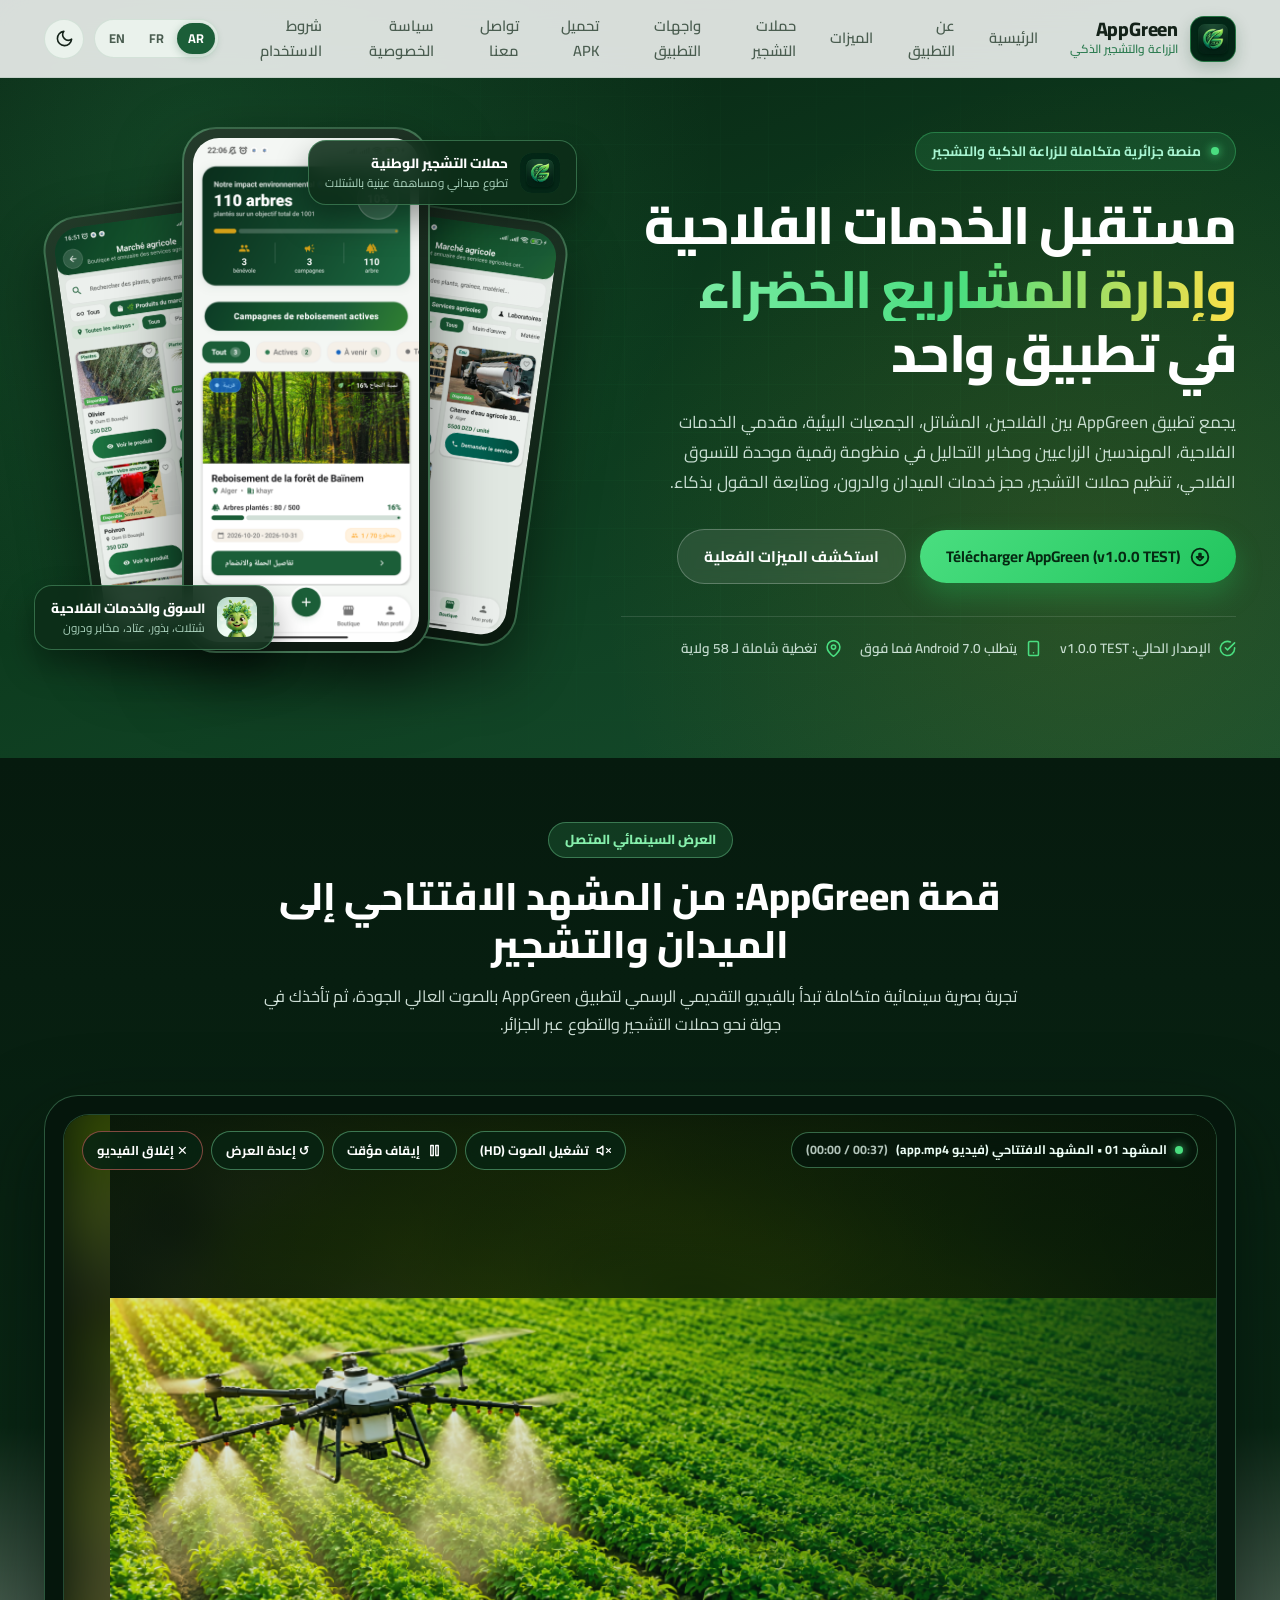
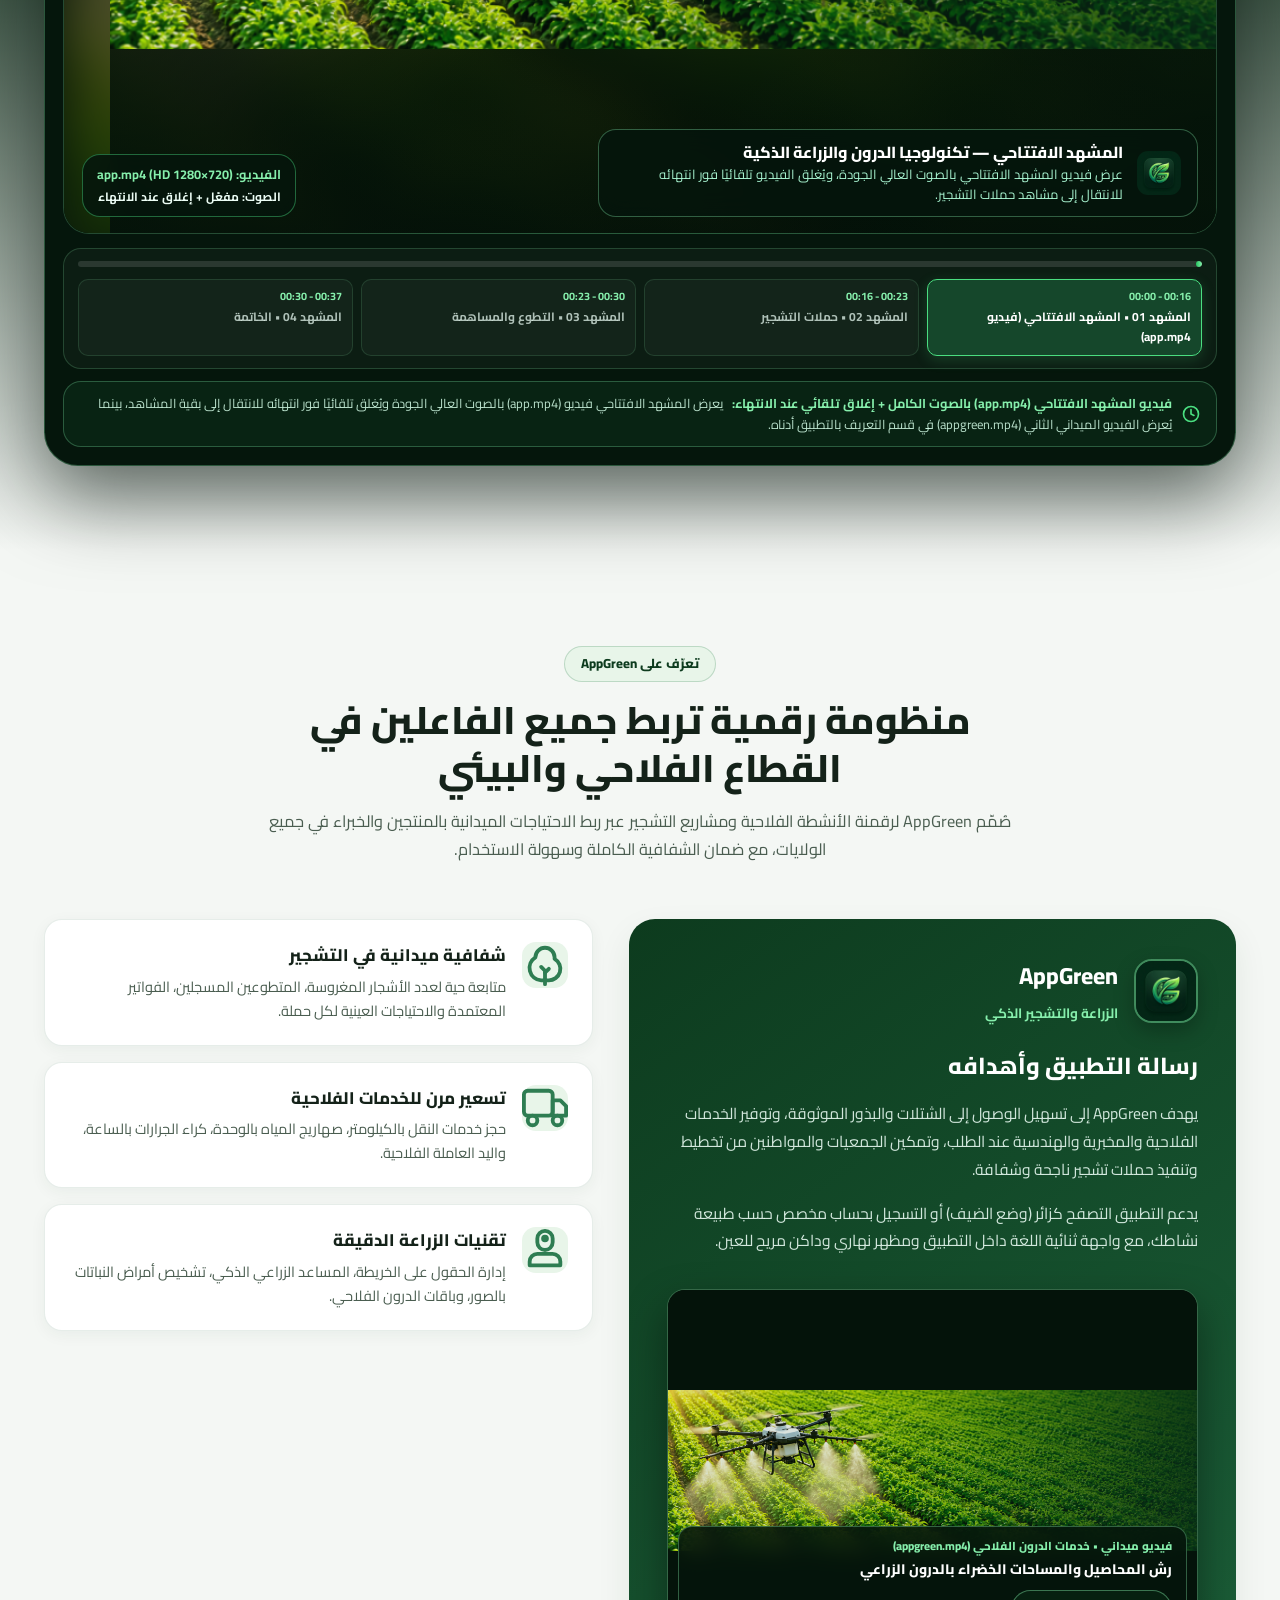
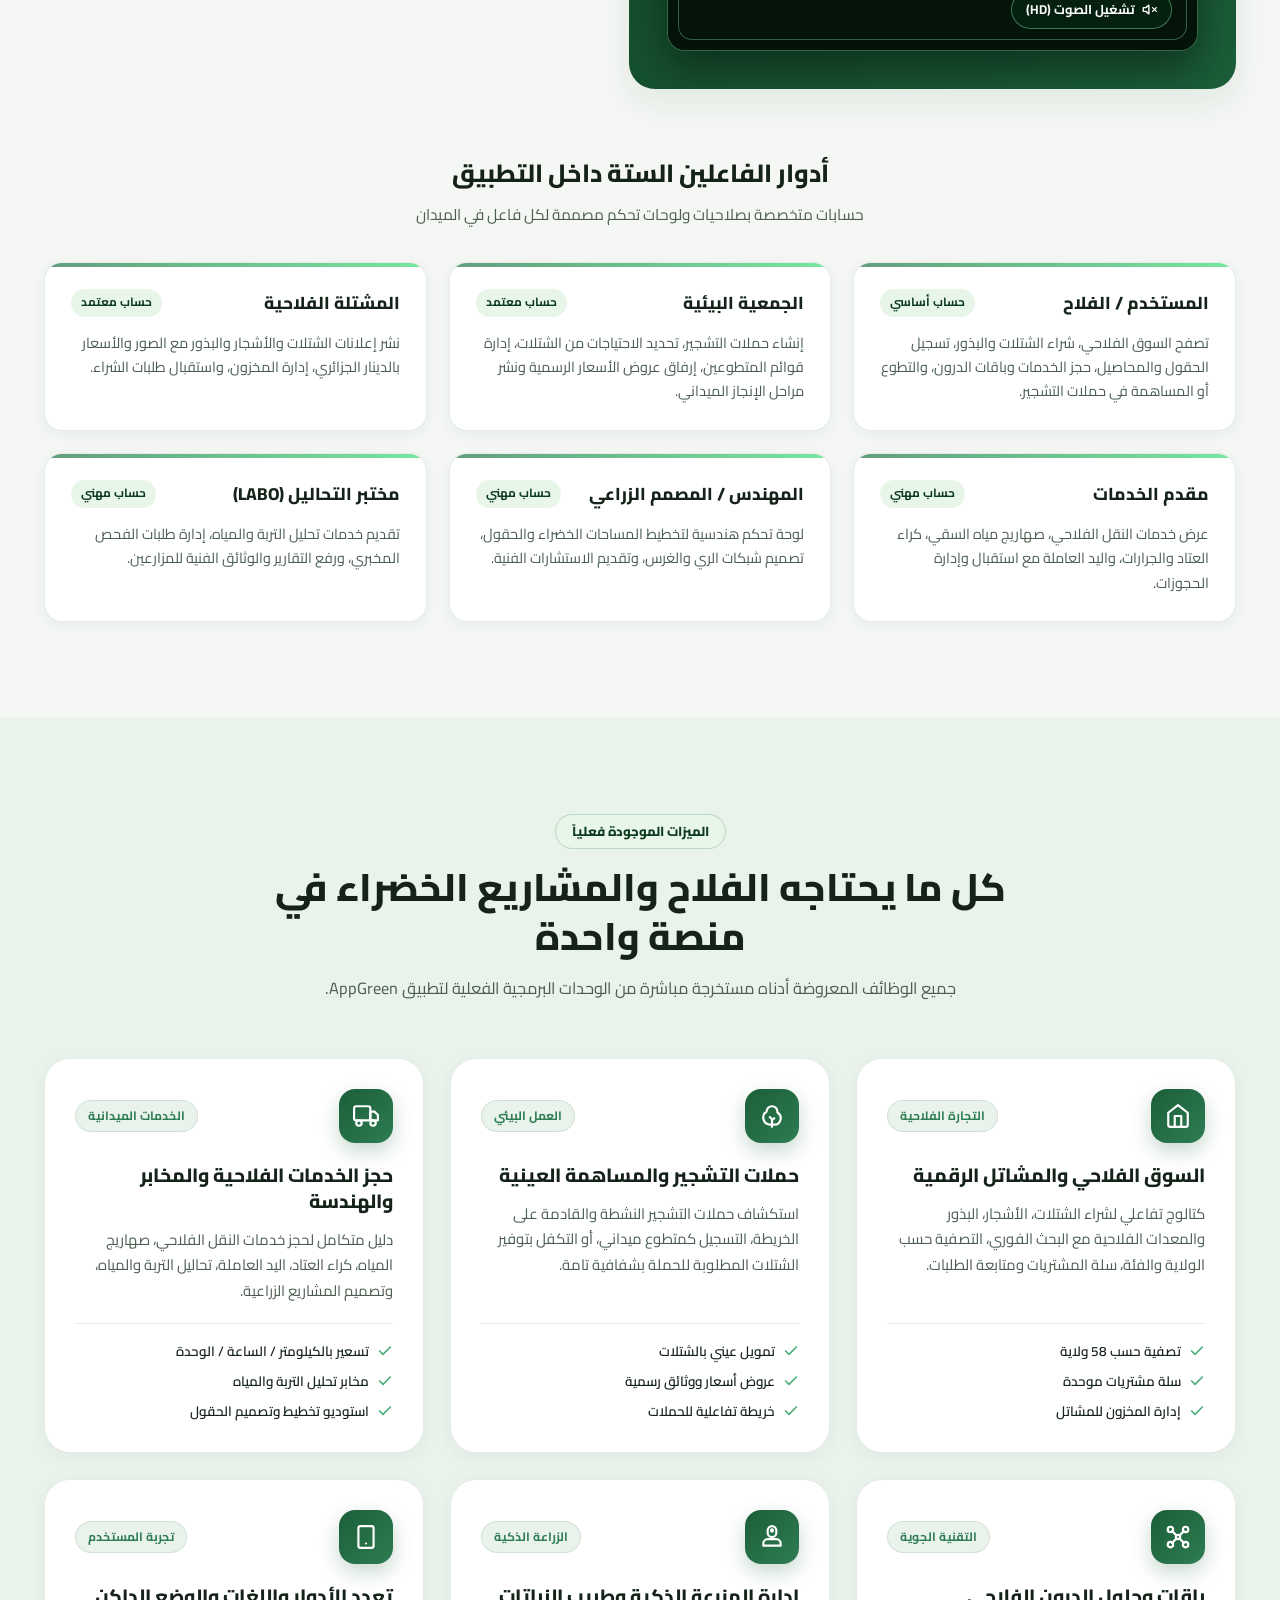
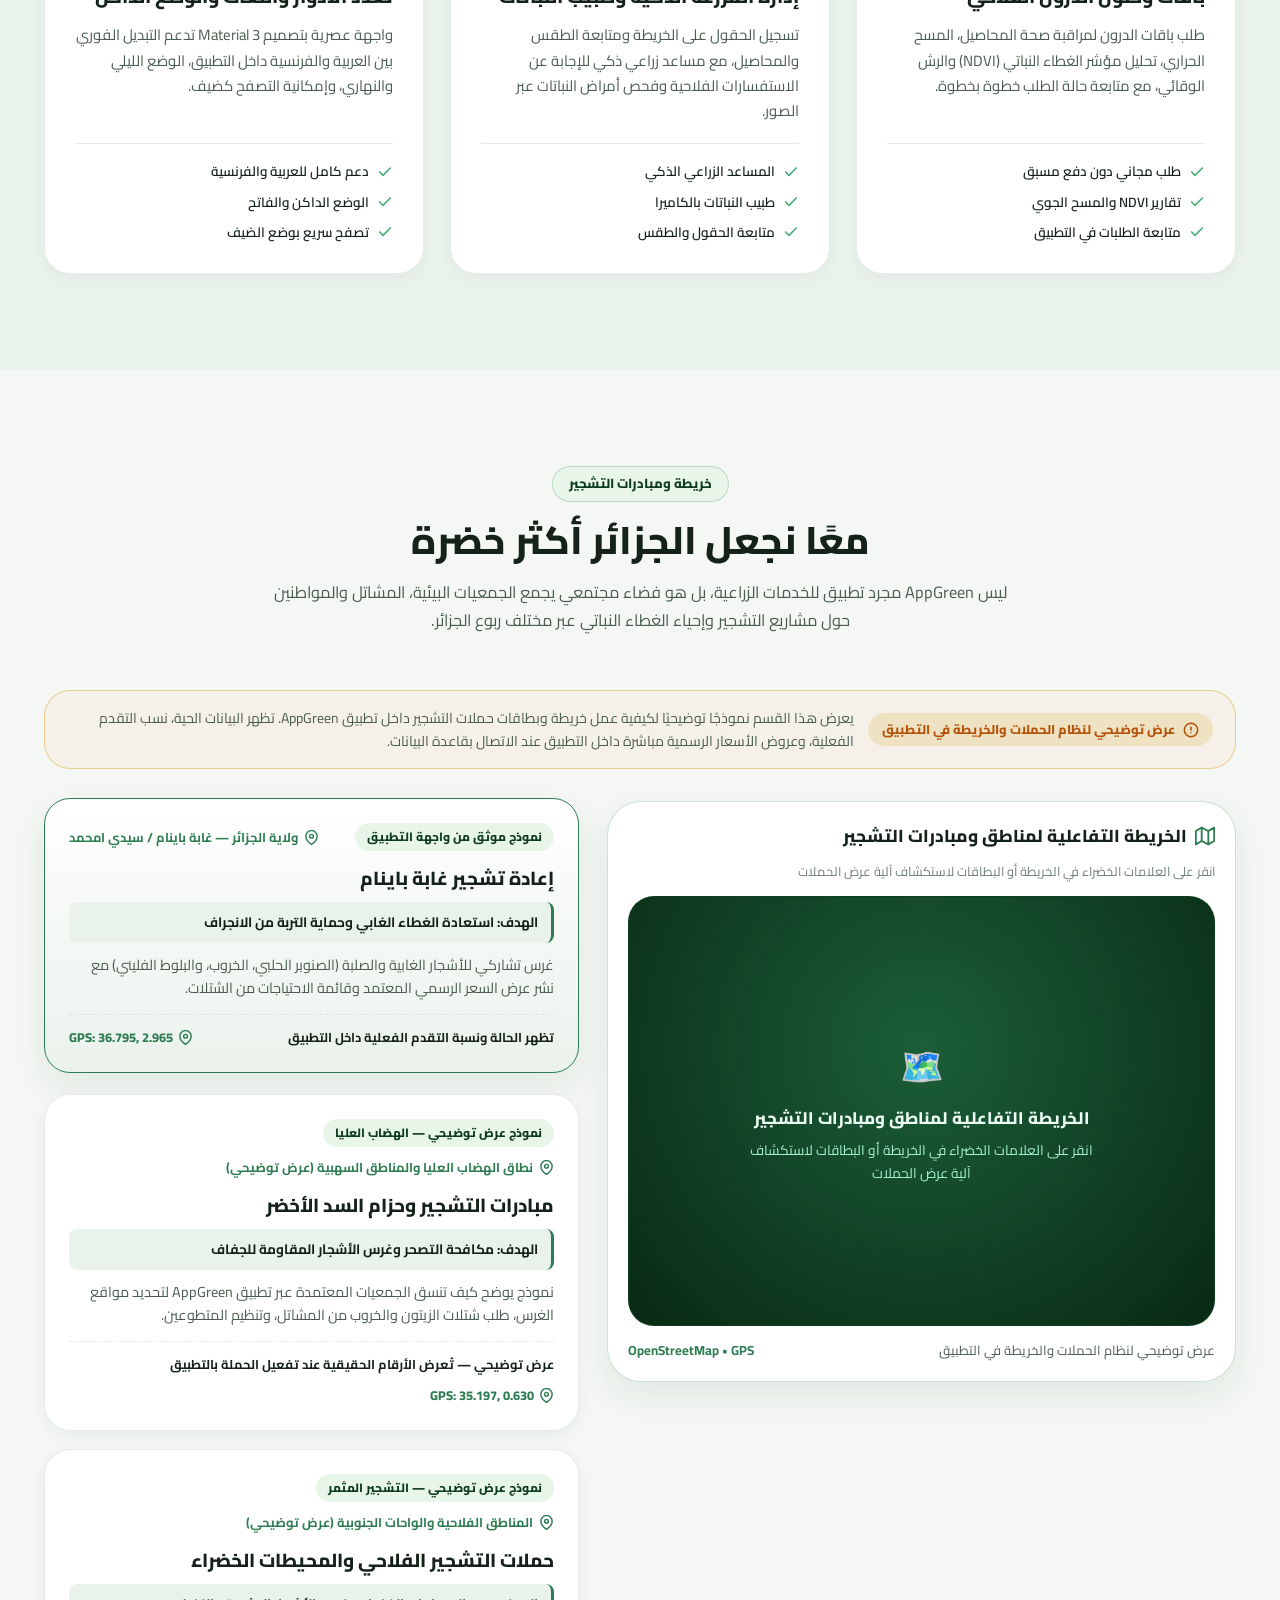
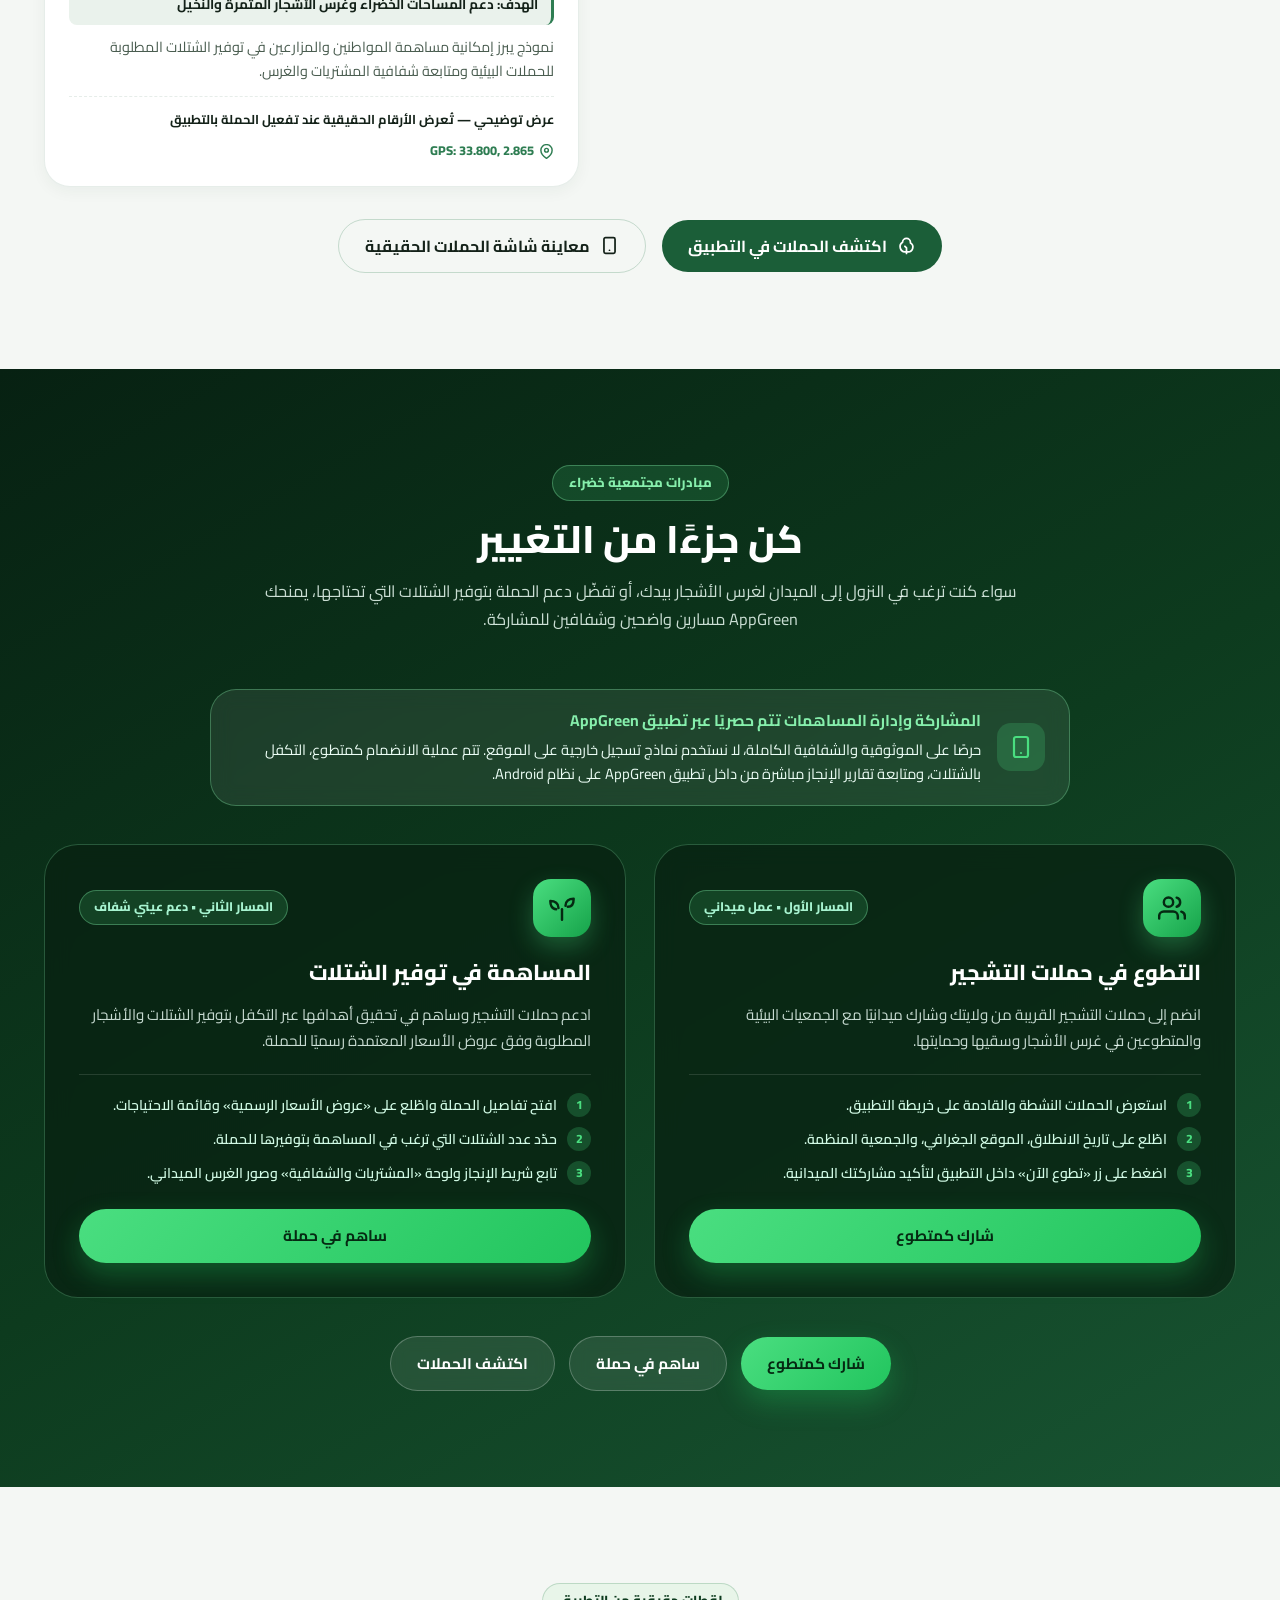
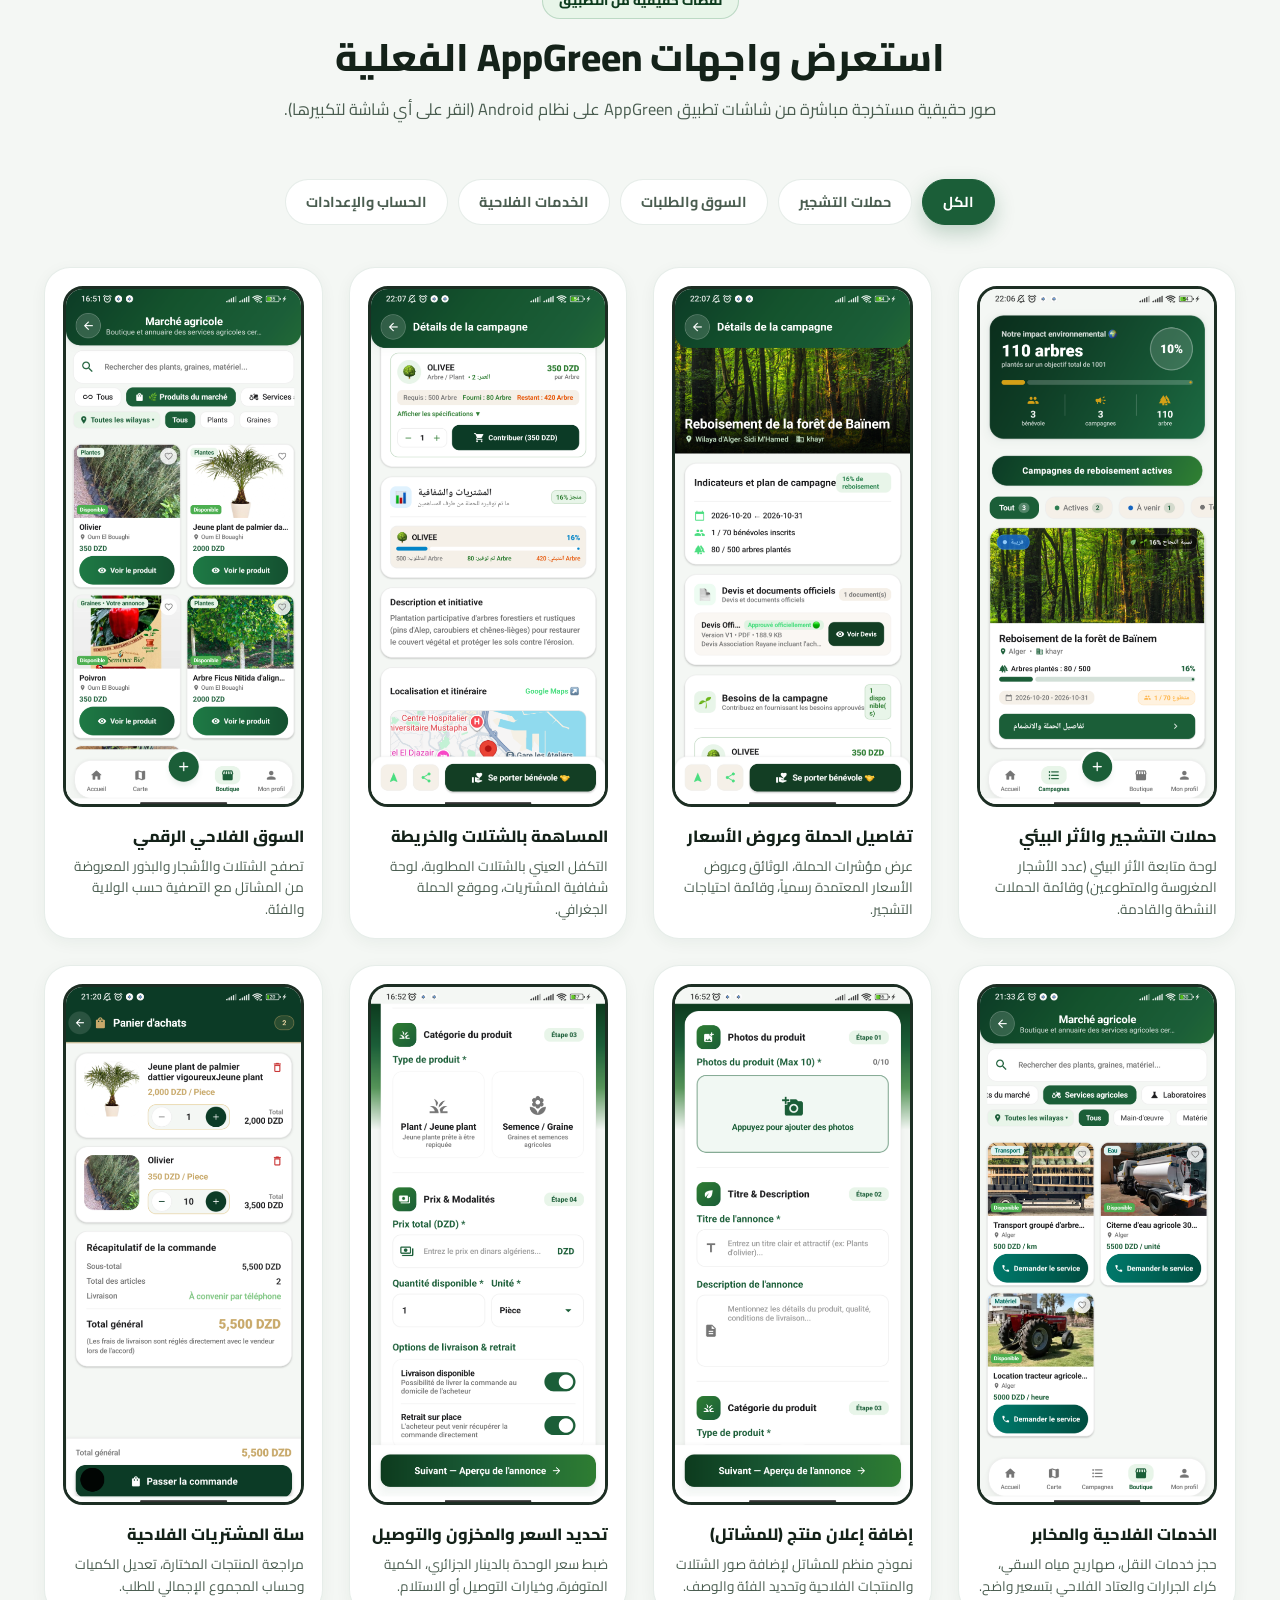
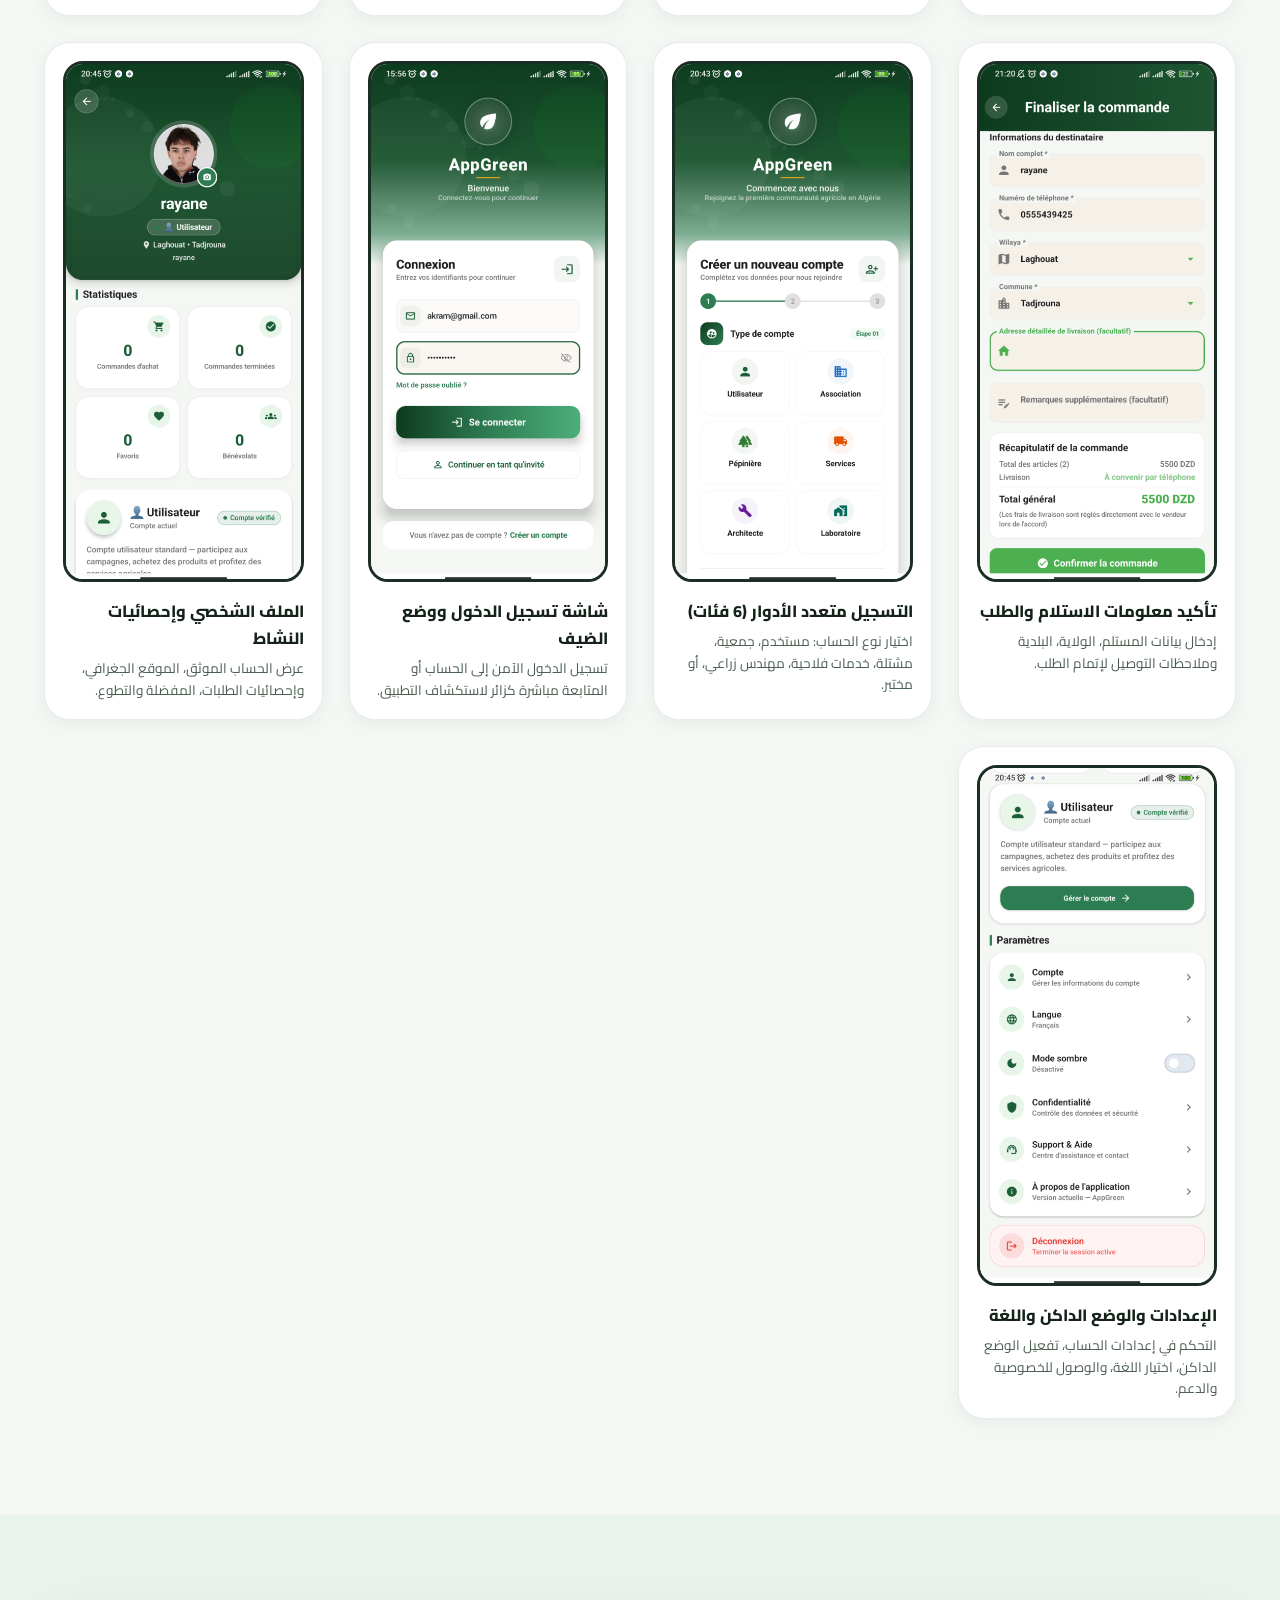
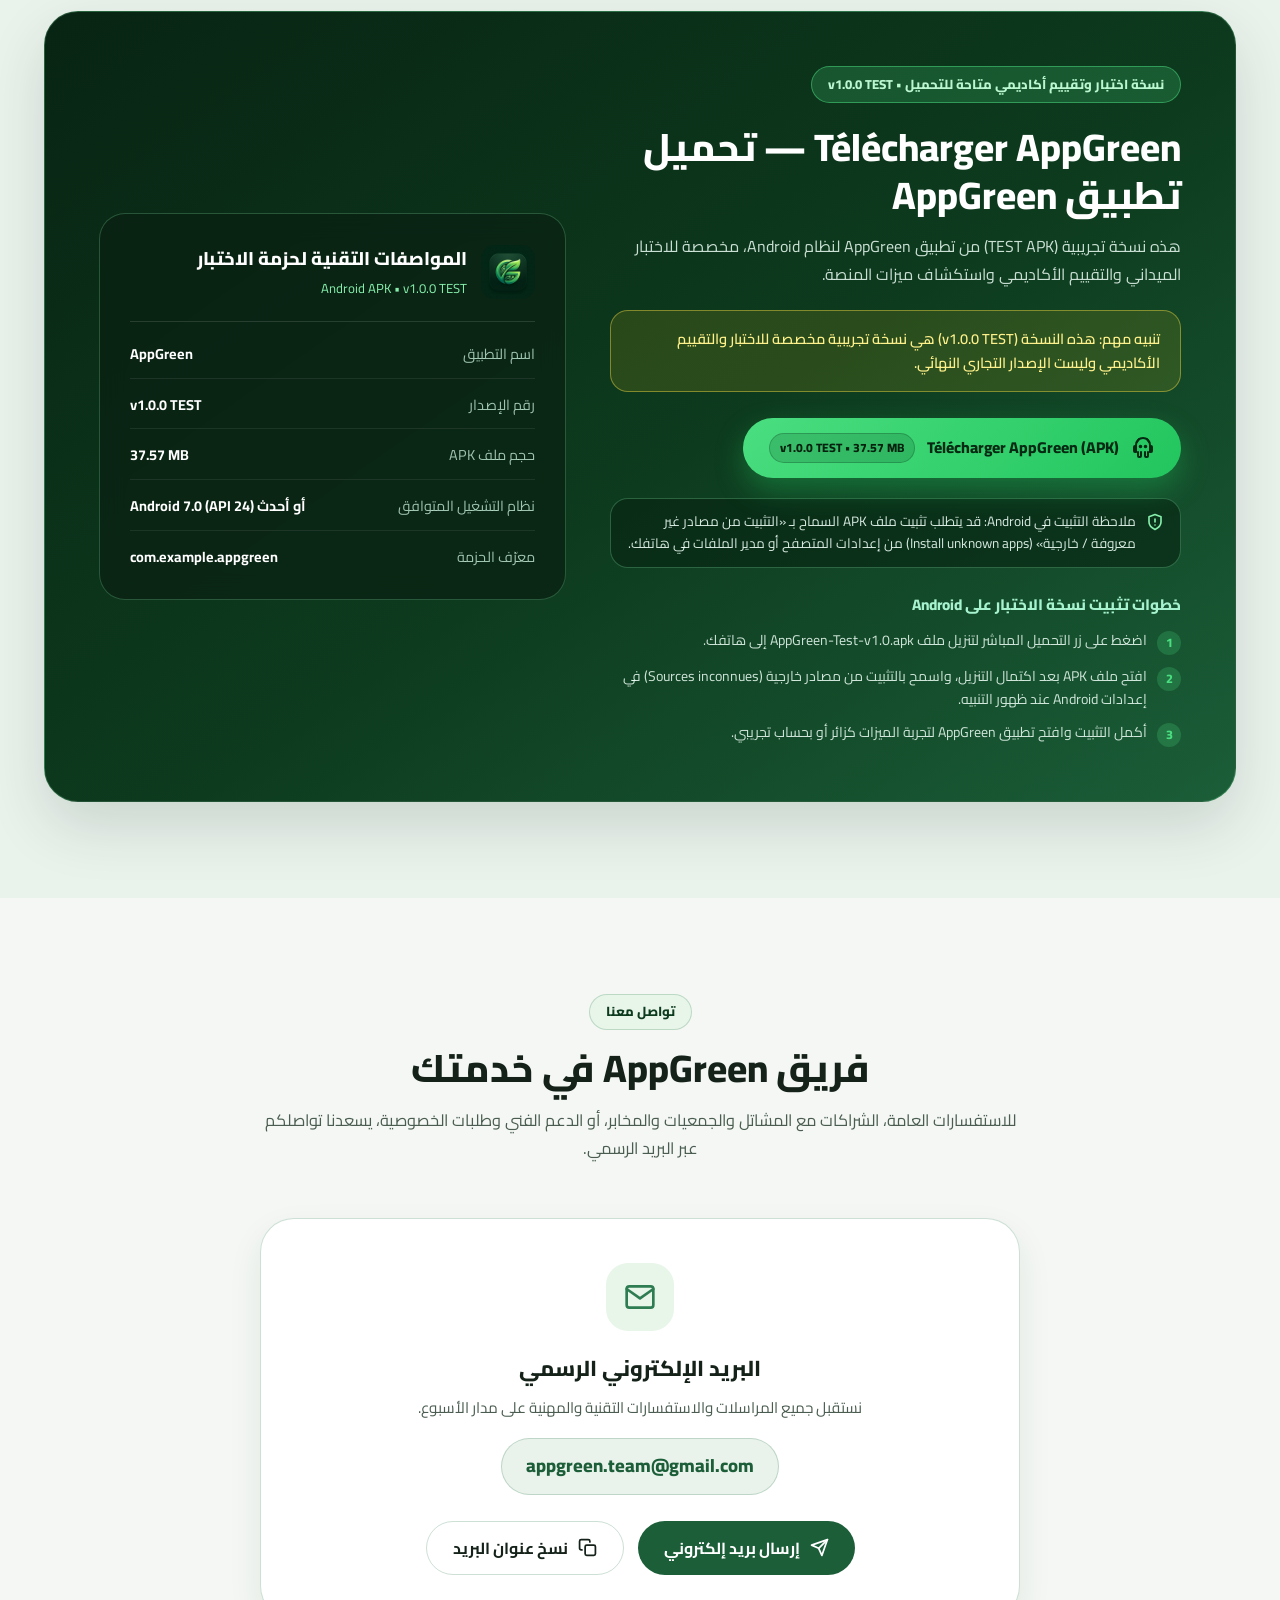
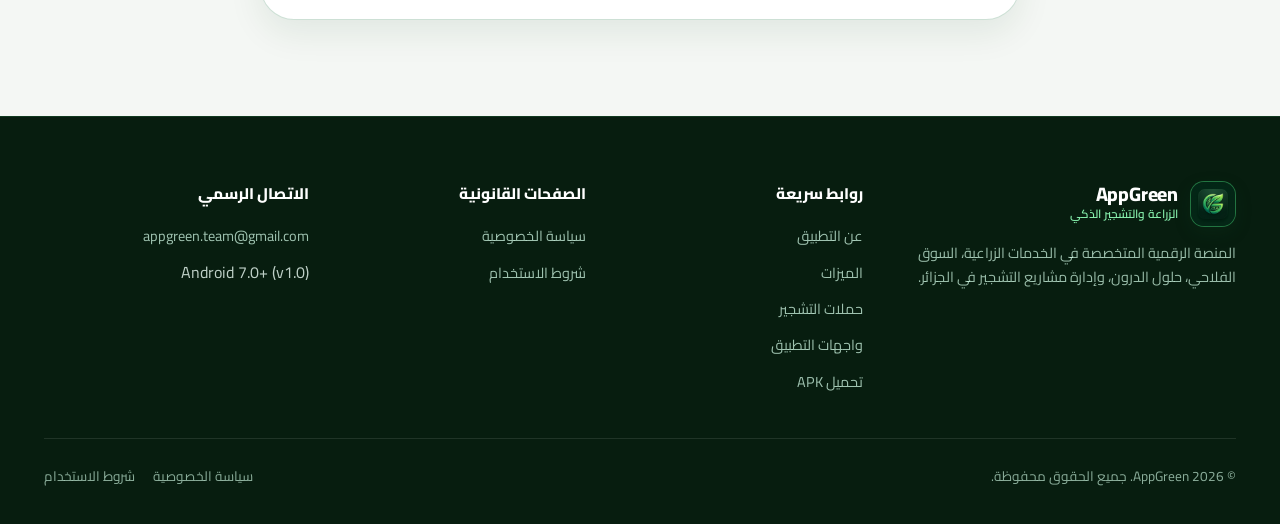
==== commit 70abee4e: "feat: add AppGreen test APK download section" ====
--- a/index.html
+++ b/index.html
@@ -66,7 +66,7 @@
        2. Hero Section
        ==================================================================== -->
   <section class="hero-section" id="hero">
-    <div class="hero-bg-pattern"></div>
+    <div class="hero-bg-pattern" aria-hidden="true"></div>
 
     <div class="container hero-grid">
       <div class="hero-content">
@@ -112,23 +112,23 @@
         </div>
       </div>
 
-      <!-- Real App Screenshots inside Interactive Phone Mockups -->
+      <!-- Real App Screenshots Showcase (3 Phones) -->
       <div class="hero-visual">
-        <div class="hero-glow-orb"></div>
+        <div class="hero-glow-orb" aria-hidden="true"></div>
+
+        <!-- Floating Badge 1 -->
+        <div class="hero-float-card card-top">
+          <div class="hero-float-icon">
+            <img src="./assets/images/app_logo.png" alt="AppGreen" />
+          </div>
+          <div>
+            <div class="hero-float-title" data-i18n="hero.floatingCard1Title">حملات التشجير الوطنية</div>
+            <div class="hero-float-sub" data-i18n="hero.floatingCard1Sub">تطوع ميداني ومساهمة عينية بالشتلات</div>
+          </div>
+        </div>
 
         <div class="phone-stage">
-          <!-- Floating Badge 1 -->
-          <div class="hero-float-card card-top">
-            <div class="hero-float-icon">
-              <img src="./assets/images/app_logo.png" alt="AppGreen" />
-            </div>
-            <div>
-              <div class="hero-float-title" data-i18n="hero.floatingCard1Title">حملات التشجير الوطنية</div>
-              <div class="hero-float-sub" data-i18n="hero.floatingCard1Sub">تطوع ميداني ومساهمة عينية بالشتلات</div>
-            </div>
-          </div>
-
-          <!-- Left Phone: Agricultural Market -->
+          <!-- Left Phone: Market -->
           <div class="phone-mockup phone-left" data-src="./assets/images/screenshots/screen_market.png">
             <div class="phone-mockup-inner">
               <img src="./assets/images/screenshots/screen_market.png" alt="AppGreen Agricultural Market Screen" />
@@ -142,38 +142,38 @@
             </div>
           </div>
 
-          <!-- Right Phone: Agricultural Services -->
+          <!-- Right Phone: Agricultural & Drone Services -->
           <div class="phone-mockup phone-right" data-src="./assets/images/screenshots/screen_services.png">
             <div class="phone-mockup-inner">
-              <img src="./assets/images/screenshots/screen_services.png" alt="AppGreen Agricultural Services Screen" />
-            </div>
-          </div>
-
-          <!-- Floating Badge 2 -->
-          <div class="hero-float-card card-bottom">
-            <div class="hero-float-icon">
-              <img src="./assets/images/ai_mascot_avatar.png" alt="AppGreen AI Mascot" />
-            </div>
-            <div>
-              <div class="hero-float-title" data-i18n="hero.floatingCard2Title">السوق والخدمات الفلاحية</div>
-              <div class="hero-float-sub" data-i18n="hero.floatingCard2Sub">شتلات، بذور، عتاد، مخابر ودرون</div>
-            </div>
-          </div>
-        </div>
-      </div>
-    </div>
-  </section>
-
-  <!-- ====================================================================
-       2B. Unified 6-Scene Cinematic Presentation (#video-showcase)
+              <img src="./assets/images/screenshots/screen_services.png" alt="AppGreen Services Screen" />
+            </div>
+          </div>
+        </div>
+
+        <!-- Floating Badge 2 -->
+        <div class="hero-float-card card-bottom">
+          <div class="hero-float-icon">
+            <img src="./assets/images/ai_mascot_avatar.png" alt="AppGreen AI Mascot" />
+          </div>
+          <div>
+            <div class="hero-float-title" data-i18n="hero.floatingCard2Title">السوق والخدمات الفلاحية</div>
+            <div class="hero-float-sub" data-i18n="hero.floatingCard2Sub">شتلات، بذور، عتاد، مخابر ودرون</div>
+          </div>
+        </div>
+      </div>
+    </div>
+  </section>
+
+  <!-- ====================================================================
+       2B. Unified 4-Scene Cinematic Presentation (#video-showcase)
        ==================================================================== -->
   <section class="video-showcase-section" id="video-showcase">
     <div class="container">
       <div class="section-header reveal">
-        <span class="section-tag" data-i18n="videoShowcase.tag">العرض السينمائي المتصل (42 ثانية)</span>
-        <h2 class="section-title" data-i18n="videoShowcase.title">قصة AppGreen: من شاشة هاتفك إلى الميدان والتشجير</h2>
+        <span class="section-tag" data-i18n="videoShowcase.tag">العرض السينمائي المتصل</span>
+        <h2 class="section-title" data-i18n="videoShowcase.title">قصة AppGreen: من المشهد الافتتاحي إلى الميدان والتشجير</h2>
         <p class="section-subtitle" data-i18n="videoShowcase.subtitle">
-          تجربة بصرية سينمائية متكاملة تحكي رحلة AppGreen في ربط التكنولوجيا الفلاحية وحلول الدرون بمبادرات التشجير المجتمعية عبر الجزائر.
+          تجربة بصرية سينمائية متكاملة تبدأ بالفيديو التقديمي الرسمي لتطبيق AppGreen بالصوت العالي الجودة، ثم تأخذك في جولة نحو حملات التشجير والتطوع عبر الجزائر.
         </p>
       </div>
 
@@ -223,8 +223,39 @@
             <p class="about-vision-text" data-i18n="about.visionP1"></p>
             <p class="about-vision-text" data-i18n="about.visionP2"></p>
           </div>
-          <div style="margin-top:18px;border-radius:16px;overflow:hidden;border:1px solid rgba(134,239,172,0.3);">
-            <img src="./assets/images/banner_drone.png" alt="AppGreen Precision Agriculture" style="width:100%;height:165px;object-fit:cover;" loading="lazy" />
+          <div class="about-field-video-card">
+            <div class="about-field-video-stage">
+              <video
+                class="about-field-video-ambient"
+                src="./assets/video/appgreen.mp4"
+                autoplay
+                muted
+                loop
+                playsinline
+                preload="metadata"
+                aria-hidden="true"
+              ></video>
+              <video
+                id="aboutFieldVideo"
+                class="about-field-video-main"
+                src="./assets/video/appgreen.mp4"
+                autoplay
+                muted
+                loop
+                playsinline
+                preload="metadata"
+                poster="./assets/images/banner_drone.png"
+              ></video>
+              <div class="about-field-video-bar">
+                <div class="about-field-video-info">
+                  <span class="about-field-video-badge" data-i18n="about.fieldVideoBadge">فيديو ميداني • خدمات الدرون الفلاحي (appgreen.mp4)</span>
+                  <div class="about-field-video-title" data-i18n="about.fieldVideoTitle">رش المحاصيل والمساحات الخضراء بالدرون الزراعي</div>
+                </div>
+                <button type="button" class="video-ctrl-btn about-video-sound-btn" id="aboutVideoSoundBtn">
+                  <span id="aboutVideoSoundText" data-i18n="videoShowcase.btnUnmute">تشغيل الصوت (HD)</span>
+                </button>
+              </div>
+            </div>
           </div>
         </div>
 
@@ -399,31 +430,47 @@
   </section>
 
   <!-- ====================================================================
-       6. Download Android APK Section
+       6. Download Android APK Section (TEST APK v1.0.0 TEST)
        ==================================================================== -->
   <section class="section section-alt" id="download">
     <div class="container">
       <div class="download-wrapper reveal">
         <div class="download-grid">
           <div>
-            <div class="download-status-pill pending" id="downloadStatusPill">
-              قيد التجهيز للنشر الرسمي (Pre-Release)
-            </div>
-
-            <h2 class="download-title" data-i18n="download.title">احصل على تطبيق AppGreen لهاتفك</h2>
+            <div class="download-status-pill ready" id="downloadStatusPill">
+              نسخة اختبار وتقييم أكاديمي متاحة للتحميل • v1.0.0 TEST
+            </div>
+
+            <h2 class="download-title" data-i18n="download.title">Télécharger AppGreen — تحميل تطبيق AppGreen</h2>
             <p class="download-subtitle" data-i18n="download.subtitle">
-              يُوزَّع تطبيق AppGreen بصيغة حزمة تثبيت Android الرسمية (APK) عبر GitHub Releases لضمان تحميل آمن ومباشر.
+              هذه نسخة تجريبية (TEST APK) من تطبيق AppGreen لنظام Android، مخصصة للاختبار الميداني والتقييم الأكاديمي واستكشاف ميزات المنصة.
             </p>
 
-            <div class="download-notice-box" id="downloadStatusNotice">
-              الإصدار الرسمي الأول (v1.0) جاهز برمجياً وسيتم تفعيل رابط التحميل المباشر فور رفع ملف APK الموقّع على GitHub Releases.
+            <div class="download-notice-box test-alert" id="downloadStatusNotice">
+              تنبيه مهم: هذه النسخة (v1.0.0 TEST) هي نسخة تجريبية مخصصة للاختبار والتقييم الأكاديمي وليست الإصدار التجاري النهائي.
             </div>
 
             <div class="download-actions" id="downloadActionsWrap">
-              <!-- Rendered dynamically from config.js & translations.js -->
-            </div>
-
-            <h4 class="download-steps-title" data-i18n="download.stepsTitle">طريقة التثبيت عند صدور النسخة</h4>
+              <a
+                href="downloads/AppGreen-Test-v1.0.apk"
+                download="AppGreen-Test-v1.0.apk"
+                class="btn-apk-download ready"
+                id="directApkDownloadBtn"
+              >
+                <svg class="android-btn-icon" width="24" height="24" viewBox="0 0 24 24" fill="none" stroke="currentColor" stroke-width="2" stroke-linecap="round" stroke-linejoin="round"><path d="M5 16V9a7 7 0 0 1 14 0v7"/><line x1="8" y1="3" x2="6" y2="6"/><line x1="16" y1="3" x2="18" y2="6"/><circle cx="9.5" cy="10.5" r="0.8" fill="currentColor"/><circle cx="14.5" cy="10.5" r="0.8" fill="currentColor"/><rect x="3" y="10" width="2" height="6" rx="1"/><rect x="19" y="10" width="2" height="6" rx="1"/><path d="M7 16v4a1 1 0 0 0 1 1h1a1 1 0 0 0 1-1v-4"/><path d="M14 16v4a1 1 0 0 0 1 1h1a1 1 0 0 0 1-1v-4"/></svg>
+                <span data-i18n="download.btnReadyText">Télécharger AppGreen (APK)</span>
+                <span class="apk-btn-meta-pill" id="downloadBtnMetaPill">v1.0.0 TEST • 37.57 MB</span>
+              </a>
+            </div>
+
+            <div class="download-unknown-sources-box">
+              <svg width="18" height="18" viewBox="0 0 24 24" fill="none" stroke="currentColor" stroke-width="2.2" stroke-linecap="round" stroke-linejoin="round"><path d="M12 22s8-4 8-10V5l-8-3-8 3v7c0 6 8 10 8 10z"/><line x1="12" y1="8" x2="12" y2="12"/><line x1="12" y1="16" x2="12.01" y2="16"/></svg>
+              <span id="downloadUnknownSourcesNote" data-i18n="download.unknownSourcesNote">
+                ملاحظة التثبيت في Android: قد يتطلب تثبيت ملف APK السماح بـ «التثبيت من مصادر غير معروفة / خارجية» (Install unknown apps) من إعدادات المتصفح أو مدير الملفات في هاتفك.
+              </span>
+            </div>
+
+            <h4 class="download-steps-title" data-i18n="download.stepsTitle">خطوات تثبيت نسخة الاختبار على Android</h4>
             <div class="download-steps-list" id="downloadStepsList">
               <!-- Rendered dynamically -->
             </div>
@@ -433,8 +480,8 @@
             <div class="specs-card-header">
               <img src="./assets/images/app_logo.png" alt="AppGreen APK" />
               <div>
-                <h3 data-i18n="download.specsTitle">المواصفات التقنية للحزمة</h3>
-                <span style="font-size:0.82rem;color:#86EFAC;">Android APK • GitHub Releases</span>
+                <h3 data-i18n="download.specsTitle">المواصفات التقنية لحزمة الاختبار</h3>
+                <span style="font-size:0.82rem;color:#86EFAC;direction:ltr;display:inline-block;">Android APK • v1.0.0 TEST</span>
               </div>
             </div>
 
@@ -445,11 +492,11 @@
               </div>
               <div class="spec-row">
                 <span class="spec-label" data-i18n="download.specVersionLabel">رقم الإصدار</span>
-                <span class="spec-value" data-i18n="download.specVersionValue">الإصدار 1.0 (البناء 1)</span>
+                <span class="spec-value" data-i18n="download.specVersionValue">v1.0.0 TEST</span>
               </div>
               <div class="spec-row">
                 <span class="spec-label" data-i18n="download.specSizeLabel">حجم ملف APK</span>
-                <span class="spec-value" id="specSizeValue">يُحدَّد عند نشر النسخة الرسمية</span>
+                <span class="spec-value" id="specSizeValue">37.57 MB</span>
               </div>
               <div class="spec-row">
                 <span class="spec-label" data-i18n="download.specAndroidLabel">نظام التشغيل المتوافق</span>
--- a/assets/css/styles.css
+++ b/assets/css/styles.css
@@ -726,6 +726,85 @@
   margin-bottom: 16px;
 }
 
+/* Secondary Video Showcase Card in About Section (assets/video/appgreen.mp4) */
+.about-field-video-card {
+  margin-top: 18px;
+  border-radius: 18px;
+  overflow: hidden;
+  border: 1.5px solid rgba(134, 239, 172, 0.38);
+  background: #04130A;
+  box-shadow: 0 18px 42px rgba(0, 0, 0, 0.42);
+}
+
+.about-field-video-stage {
+  position: relative;
+  width: 100%;
+  height: 360px;
+  display: flex;
+  align-items: center;
+  justify-content: center;
+  overflow: hidden;
+  background: #04130A;
+}
+
+.about-field-video-ambient {
+  position: absolute;
+  inset: 0;
+  width: 100%;
+  height: 100%;
+  object-fit: cover;
+  filter: blur(22px) brightness(0.45) saturate(1.15);
+  transform: scale(1.08);
+  pointer-events: none;
+  z-index: 0;
+}
+
+.about-field-video-main {
+  position: relative;
+  z-index: 1;
+  width: auto;
+  height: 100%;
+  max-width: 100%;
+  object-fit: contain;
+  display: block;
+  cursor: pointer;
+}
+
+.about-field-video-bar {
+  position: absolute;
+  bottom: 10px;
+  inset-inline: 10px;
+  z-index: 3;
+  display: flex;
+  flex-wrap: wrap;
+  align-items: center;
+  justify-content: space-between;
+  gap: 10px;
+  padding: 10px 14px;
+  border-radius: 14px;
+  background: rgba(5, 22, 12, 0.86);
+  border: 1px solid rgba(134, 239, 172, 0.34);
+  backdrop-filter: blur(10px);
+}
+
+.about-field-video-info {
+  display: flex;
+  flex-direction: column;
+  gap: 2px;
+}
+
+.about-field-video-badge {
+  font-size: 0.72rem;
+  font-weight: 800;
+  color: #86EFAC;
+}
+
+.about-field-video-title {
+  font-size: 0.86rem;
+  font-weight: 800;
+  color: #FFFFFF;
+}
+
 .about-pillars-list {
   display: flex;
   flex-direction: column;
@@ -1160,22 +1239,31 @@
   line-height: 1.65;
 }
 
+.download-notice-box.test-alert {
+  background: rgba(250, 204, 21, 0.12);
+  border: 1px solid rgba(253, 224, 71, 0.42);
+  color: #FEF08A;
+  font-weight: 600;
+}
+
 .download-actions {
   display: flex;
   flex-wrap: wrap;
   gap: 14px;
-  margin-bottom: 30px;
+  margin-bottom: 20px;
 }
 
 .btn-apk-download {
-  padding: 15px 28px;
+  padding: 15px 26px;
   border-radius: var(--radius-pill);
   font-weight: 800;
   font-size: 0.98rem;
   display: inline-flex;
-  align-items: center;
+  flex-wrap: wrap;
+  align-items: center;
+  justify-content: center;
   gap: 12px;
-  transition: var(--transition-fast);
+  transition: transform 0.28s cubic-bezier(0.22, 1, 0.36, 1), box-shadow 0.28s ease, background 0.28s ease;
 }
 
 .btn-apk-download.ready {
@@ -1185,8 +1273,53 @@
 }
 
 .btn-apk-download.ready:hover {
-  transform: translateY(-2px);
-  box-shadow: 0 16px 34px rgba(34, 197, 94, 0.48);
+  transform: translateY(-3px) scale(1.01);
+  box-shadow: 0 18px 38px rgba(34, 197, 94, 0.52);
+}
+
+.btn-apk-download.ready:active {
+  transform: translateY(-1px) scale(0.99);
+}
+
+.btn-apk-download.ready .android-btn-icon {
+  transition: transform 0.28s ease;
+  flex-shrink: 0;
+}
+
+.btn-apk-download.ready:hover .android-btn-icon {
+  transform: translateY(-2px) rotate(-6deg);
+}
+
+.apk-btn-meta-pill {
+  padding: 4px 10px;
+  border-radius: var(--radius-pill);
+  background: rgba(5, 41, 18, 0.16);
+  border: 1px solid rgba(5, 41, 18, 0.24);
+  font-size: 0.76rem;
+  font-weight: 800;
+  color: #04220E;
+  direction: ltr;
+  display: inline-block;
+}
+
+.download-unknown-sources-box {
+  display: flex;
+  align-items: flex-start;
+  gap: 10px;
+  padding: 12px 16px;
+  margin-bottom: 24px;
+  border-radius: var(--radius-md);
+  background: rgba(8, 36, 19, 0.62);
+  border: 1px solid rgba(134, 239, 172, 0.28);
+  font-size: 0.85rem;
+  color: rgba(236, 253, 245, 0.9);
+  line-height: 1.6;
+}
+
+.download-unknown-sources-box svg {
+  flex-shrink: 0;
+  color: #86EFAC;
+  margin-top: 2px;
 }
 
 .btn-apk-download.disabled {
@@ -1822,13 +1955,64 @@
 .video-stage-frame {
   position: relative;
   width: 100%;
-  aspect-ratio: 16 / 9;
-  min-height: 460px;
+  height: clamp(540px, 80vh, 780px);
+  min-height: 520px;
   border-radius: var(--radius-lg);
   overflow: hidden;
   background: radial-gradient(circle at 50% 42%, #134626 0%, #05160C 78%);
   border: 1px solid rgba(134, 239, 172, 0.24);
   user-select: none;
+}
+
+/* Scene 1: Opening Video (app.mp4 — 1280x720 HD) — Multi-Screen Fit */
+.cinema-opening-video-scene {
+  background: #04130A;
+}
+
+.cinema-opening-video-ambient {
+  position: absolute;
+  inset: 0;
+  width: 100%;
+  height: 100%;
+  object-fit: cover;
+  filter: blur(26px) brightness(0.45);
+  transform: scale(1.08);
+  pointer-events: none;
+  z-index: 0;
+}
+
+.cinema-opening-ambient-tint {
+  position: absolute;
+  inset: 0;
+  background: radial-gradient(circle at 50% 50%, transparent 30%, rgba(4, 19, 10, 0.65) 100%);
+  pointer-events: none;
+  z-index: 1;
+}
+
+.cinema-opening-video-frame {
+  position: absolute;
+  inset: 0;
+  z-index: 2;
+  width: 100%;
+  height: 100%;
+  display: flex;
+  align-items: center;
+  justify-content: center;
+  padding: 0;
+  margin: 0;
+  overflow: hidden;
+}
+
+.cinema-opening-video-main {
+  width: 100%;
+  height: 100%;
+  object-fit: contain;
+  object-position: center;
+  display: block;
+  border: none;
+  border-radius: 0;
+  background: transparent;
+  cursor: pointer;
 }
 
 /* Continuous 6-Scene Layers Stack */
@@ -2363,7 +2547,7 @@
 
 .cinema-chapters-strip {
   display: grid;
-  grid-template-columns: repeat(6, 1fr);
+  grid-template-columns: repeat(4, 1fr);
   gap: 8px;
 }
 
@@ -2920,6 +3104,15 @@
     min-height: 490px;
   }
 
+  .video-stage-frame {
+    height: 580px;
+    min-height: 520px;
+  }
+
+  .cinema-chapters-strip {
+    grid-template-columns: repeat(2, 1fr);
+  }
+
   .roles-grid,
   .features-grid {
     grid-template-columns: repeat(2, 1fr);
@@ -2983,8 +3176,8 @@
   }
 
   .video-stage-frame {
-    aspect-ratio: auto;
-    min-height: 540px;
+    height: min(78vh, 620px);
+    min-height: 520px;
   }
 
   .algeria-map-canvas {
@@ -3014,6 +3207,23 @@
     display: none;
   }
 
+  .video-theater-card {
+    padding: 10px;
+  }
+
+  .video-stage-frame {
+    height: min(76vh, 580px);
+    min-height: 480px;
+  }
+
+  .cinema-chapters-strip {
+    grid-template-columns: 1fr;
+  }
+
+  .video-active-scene-caption {
+    display: none;
+  }
+
   .phone-center {
     width: 215px;
   }
